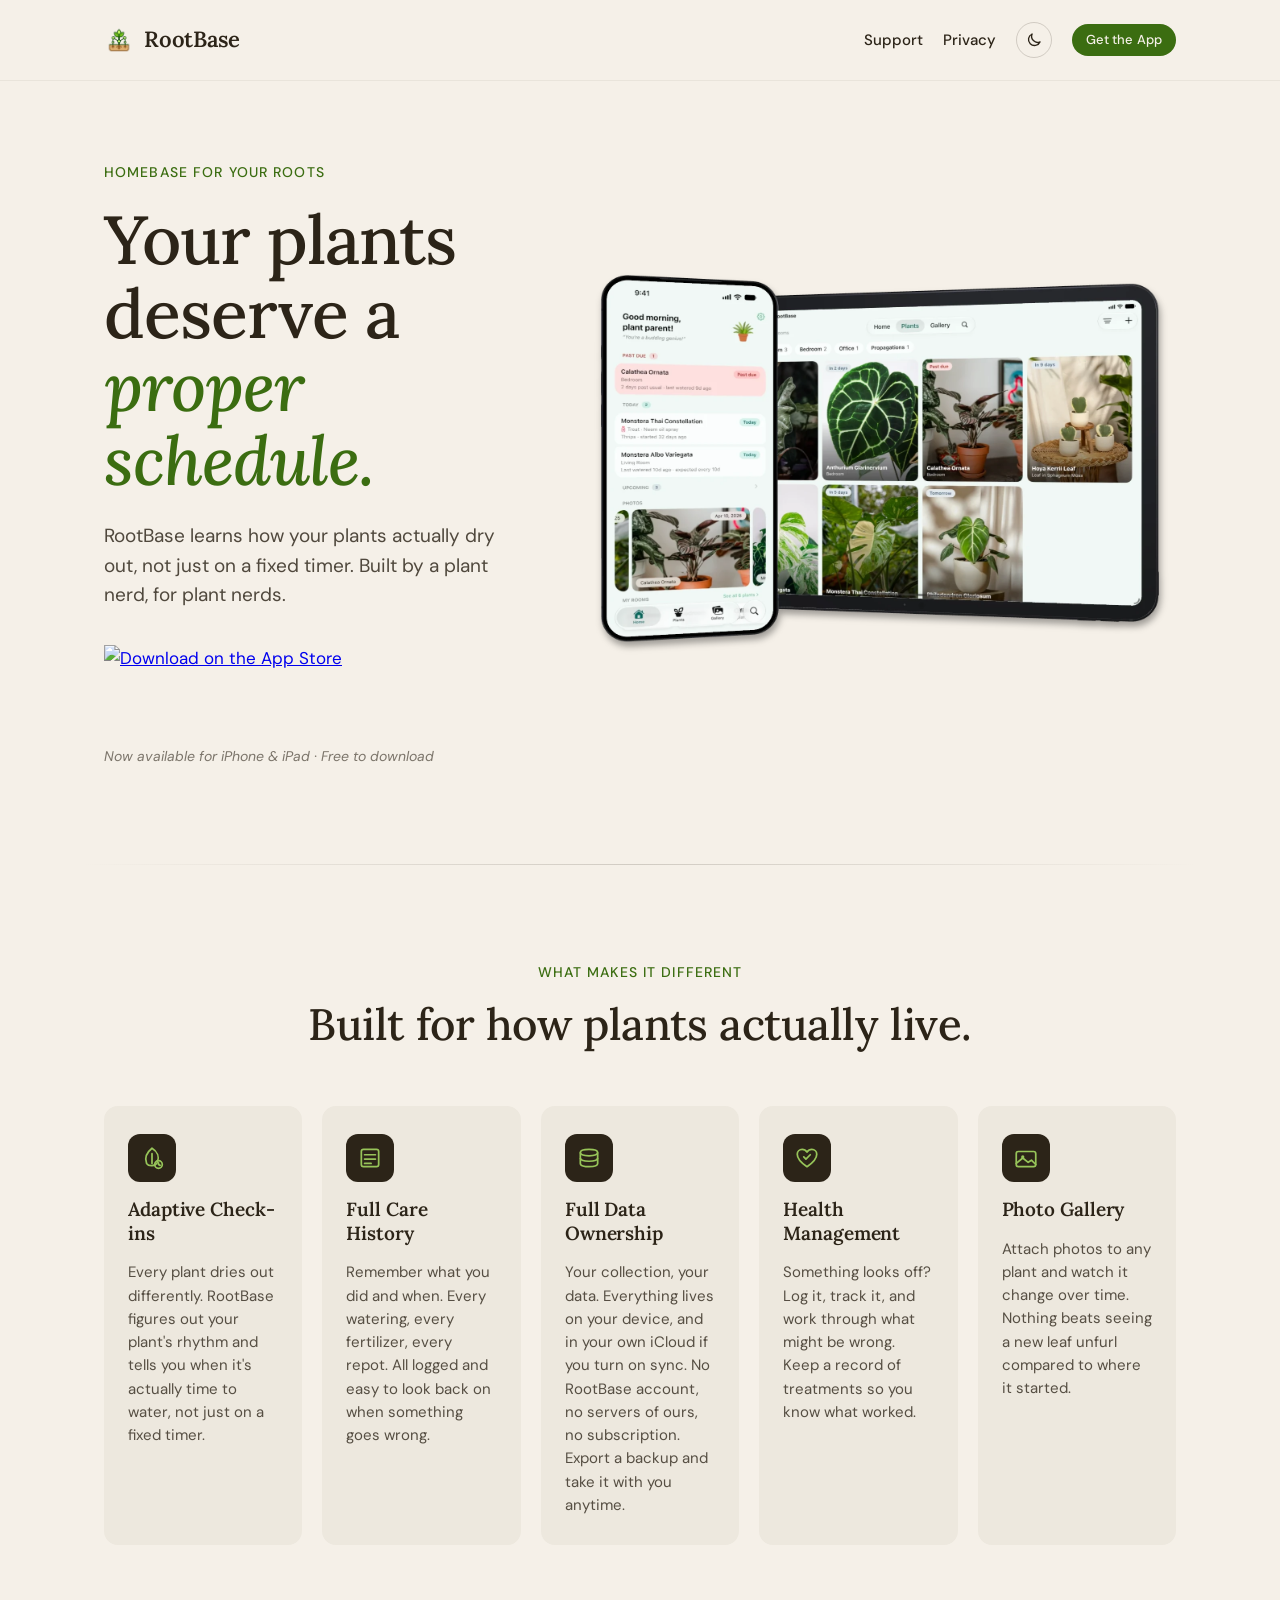
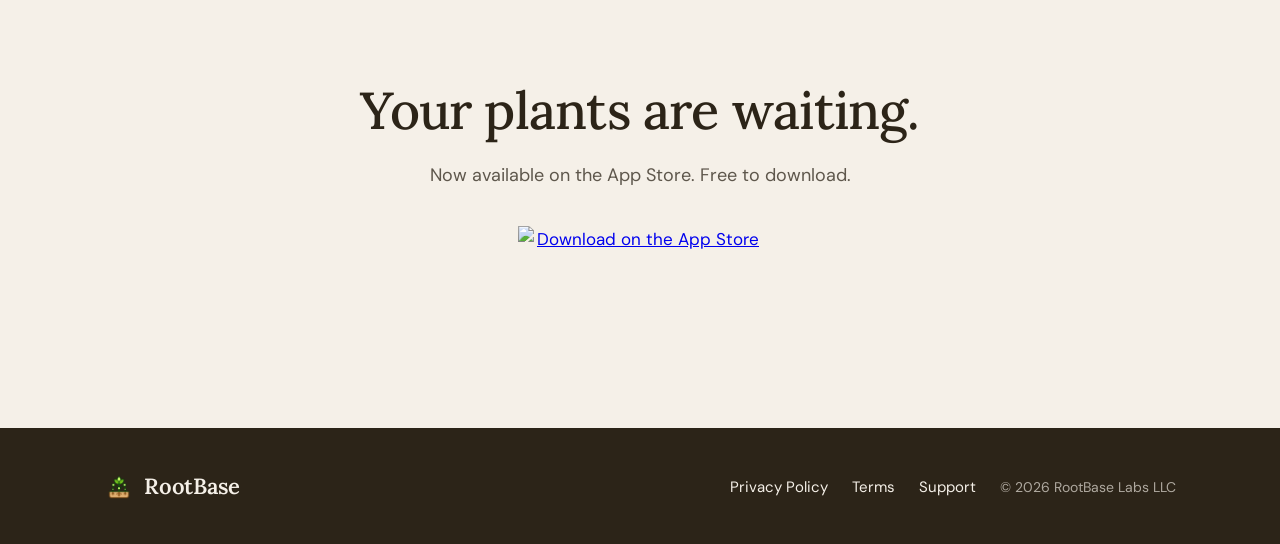
==== index.html @ fb618ff8 "Bring site copy in line with RootBase 2.1 - Say iPhone and iPad (2.1 added iPad) in page description" ====
<!DOCTYPE html>
<html lang="en">
<head>
  <meta charset="UTF-8">
  <meta name="viewport" content="width=device-width, initial-scale=1.0">
  <title>RootBase</title>
  <meta name="description" content="RootBase learns how your plants actually dry out, not just on a fixed timer. Built by a plant nerd, for plant nerds. Now available for iPhone and iPad.">
  <meta name="apple-itunes-app" content="app-id=6760036967">
  <link rel="canonical" href="https://www.rootbaseapp.com/">

  <meta property="og:type" content="website">
  <meta property="og:url" content="https://www.rootbaseapp.com/">
  <meta property="og:title" content="RootBase — Homebase for your roots">
  <meta property="og:description" content="RootBase learns how your plants actually dry out, not just on a fixed timer. Built by a plant nerd, for plant nerds. Now available for iPhone and iPad.">
  <meta property="og:image" content="https://www.rootbaseapp.com/assets/social/rootbase-card.jpg">
  <meta property="og:image:width" content="1200">
  <meta property="og:image:height" content="630">
  <meta property="og:image:alt" content="RootBase on iPhone and iPad: Your plants deserve a proper schedule.">
  <meta property="og:site_name" content="RootBase">

  <meta name="twitter:card" content="summary_large_image">
  <meta name="twitter:title" content="RootBase — Homebase for your roots">
  <meta name="twitter:description" content="RootBase learns how your plants actually dry out, not just on a fixed timer. Built by a plant nerd, for plant nerds. Now available for iPhone and iPad.">
  <meta name="twitter:image" content="https://www.rootbaseapp.com/assets/social/rootbase-card.jpg">
  <meta name="twitter:image:alt" content="RootBase on iPhone and iPad: Your plants deserve a proper schedule.">

  <link rel="preconnect" href="https://fonts.googleapis.com">
  <link rel="preconnect" href="https://fonts.gstatic.com" crossorigin>
  <link href="https://fonts.googleapis.com/css2?family=DM+Sans:ital,wght@0,400;0,500;0,600;0,700;1,400&family=Lora:ital,wght@0,400;0,500;0,600;0,700;1,400;1,500;1,600&display=swap" rel="stylesheet">
  <link rel="icon" type="image/png" href="assets/icons/rootbase-icon.png">
  <link rel="apple-touch-icon" href="assets/icons/rootbase-icon.png">
  <link rel="stylesheet" href="styles.css">
  <meta name="color-scheme" content="light dark">
  <script src="theme.js"></script>
  <script type="application/ld+json">
  {
    "@context": "https://schema.org",
    "@type": "MobileApplication",
    "name": "RootBase",
    "description": "RootBase learns how your plants actually dry out, not just on a fixed timer. Built by a plant nerd, for plant nerds.",
    "url": "https://www.rootbaseapp.com/",
    "image": "https://www.rootbaseapp.com/assets/icons/rootbase-icon.png",
    "screenshot": "https://www.rootbaseapp.com/assets/social/rootbase-card.jpg",
    "installUrl": "https://apps.apple.com/us/app/rootbase/id6760036967",
    "operatingSystem": "iOS 26.0 or later, iPadOS 26.0 or later",
    "applicationCategory": "LifestyleApplication",
    "offers": { "@type": "Offer", "price": "0", "priceCurrency": "USD" },
    "publisher": {
      "@type": "Organization",
      "name": "RootBase Labs LLC",
      "url": "https://www.rootbaseapp.com/",
      "email": "support@rootbaseapp.com"
    }
  }
  </script>
</head>
<body>
  <header class="site-nav">
    <div class="container nav-inner">
      <a href="index.html" class="logo" aria-label="RootBase home">
        <img class="logo-mark" src="assets/icons/rootbase-icon.png" alt="RootBase leaf mark" />
        <span class="logo-word">RootBase</span>
      </a>
      <nav class="nav-links" aria-label="Primary">
        <a href="support.html" class="nav-link">Support</a>
        <a href="privacy.html" class="nav-link">Privacy</a>
        <button type="button" class="theme-toggle" aria-label="Toggle dark mode" hidden>
          <svg class="icon-moon" viewBox="0 0 24 24" fill="none" stroke="currentColor" stroke-width="1.8" stroke-linecap="round" stroke-linejoin="round" aria-hidden="true"><path d="M20 14.5A8 8 0 0 1 9.5 4a8 8 0 1 0 10.5 10.5Z"/></svg>
          <svg class="icon-sun" viewBox="0 0 24 24" fill="none" stroke="currentColor" stroke-width="1.8" stroke-linecap="round" aria-hidden="true"><circle cx="12" cy="12" r="4"/><path d="M12 2.5v2M12 19.5v2M4.6 4.6l1.4 1.4M18 18l1.4 1.4M2.5 12h2M19.5 12h2M4.6 19.4 6 18M18 6l1.4-1.4"/></svg>
        </button>
        <a href="https://apps.apple.com/us/app/rootbase/id6760036967" class="pill pill-green" target="_blank" rel="noopener">Get the App</a>
      </nav>
    </div>
  </header>

  <main>
    <section class="hero">
      <div class="container hero-inner">
        <div class="hero-copy">
          <p class="eyebrow">Homebase for your roots</p>
          <h1 class="hero-title">Your plants deserve a <em class="accent-italic">proper schedule.</em></h1>
          <p class="hero-body">RootBase learns how your plants actually dry out, not just on a fixed timer. Built by a plant nerd, for plant nerds.</p>
          <a class="app-store-badge" href="https://apps.apple.com/us/app/rootbase/id6760036967?itscg=30200&amp;itsct=apps_box_badge&amp;mttnsubad=6760036967" target="_blank" rel="noopener">
            <img class="badge-light" src="https://toolbox.marketingtools.apple.com/api/v2/badges/download-on-the-app-store/black/en-us?releaseDate=1780358400" alt="Download on the App Store" width="245" height="82" />
            <img class="badge-dark" src="https://toolbox.marketingtools.apple.com/api/v2/badges/download-on-the-app-store/white/en-us?releaseDate=1780358400" alt="Download on the App Store" width="245" height="82" />
          </a>
          <p class="hero-meta">Now available for iPhone &amp; iPad · Free to download</p>
        </div>
        <div class="hero-visual" aria-hidden="true">
          <img class="hero-composite" src="assets/images/hero-composite.webp" alt="" decoding="async" loading="eager" />
        </div>
      </div>
    </section>

    <div class="divider" role="presentation"></div>


    <section class="features">
      <div class="container">
        <div class="section-head">
          <p class="eyebrow">What makes it different</p>
          <h2 class="section-title">Built for how plants actually live.</h2>
        </div>
        <ul class="features-grid">
          <li class="feature-card">
            <div class="feature-icon" aria-hidden="true">
              <svg viewBox="0 0 24 24" xmlns="http://www.w3.org/2000/svg" role="img" aria-label="Adaptive check-ins icon">
                <path d="M12 3 C 7 7, 5 12, 7 17 C 9 20, 15 20, 17 16 C 19 11, 17 6, 12 3 Z" fill="none" stroke="#97C459" stroke-width="1.6" stroke-linejoin="round"/>
                <path d="M12 8 L 12 17" stroke="#97C459" stroke-width="1.6" stroke-linecap="round"/>
                <circle cx="18" cy="18" r="3.5" fill="none" stroke="#97C459" stroke-width="1.6"/>
                <path d="M18 16.5 L 18 18 L 19.5 18.8" stroke="#97C459" stroke-width="1.6" stroke-linecap="round" stroke-linejoin="round" fill="none"/>
              </svg>
            </div>
            <h3 class="feature-title">Adaptive Check-ins</h3>
            <p class="feature-body">Every plant dries out differently. RootBase figures out your plant's rhythm and tells you when it's actually time to water, not just on a fixed timer.</p>
          </li>
          <li class="feature-card">
            <div class="feature-icon" aria-hidden="true">
              <svg viewBox="0 0 24 24" xmlns="http://www.w3.org/2000/svg" role="img" aria-label="Full care history icon">
                <rect x="4" y="4" width="16" height="16" rx="2" fill="none" stroke="#97C459" stroke-width="1.6"/>
                <line x1="7" y1="9" x2="17" y2="9" stroke="#97C459" stroke-width="1.6" stroke-linecap="round"/>
                <line x1="7" y1="13" x2="17" y2="13" stroke="#97C459" stroke-width="1.6" stroke-linecap="round"/>
                <line x1="7" y1="17" x2="13" y2="17" stroke="#97C459" stroke-width="1.6" stroke-linecap="round"/>
              </svg>
            </div>
            <h3 class="feature-title">Full Care History</h3>
            <p class="feature-body">Remember what you did and when. Every watering, every fertilizer, every repot. All logged and easy to look back on when something goes wrong.</p>
          </li>
          <li class="feature-card">
            <div class="feature-icon" aria-hidden="true">
              <svg viewBox="0 0 24 24" xmlns="http://www.w3.org/2000/svg" role="img" aria-label="Full data ownership icon">
                <path d="M4 7 C 4 5, 8 4, 12 4 C 16 4, 20 5, 20 7 L 20 17 C 20 19, 16 20, 12 20 C 8 20, 4 19, 4 17 Z" fill="none" stroke="#97C459" stroke-width="1.6"/>
                <path d="M4 7 C 4 9, 8 10, 12 10 C 16 10, 20 9, 20 7" fill="none" stroke="#97C459" stroke-width="1.6"/>
                <path d="M4 12 C 4 14, 8 15, 12 15 C 16 15, 20 14, 20 12" fill="none" stroke="#97C459" stroke-width="1.6"/>
              </svg>
            </div>
            <h3 class="feature-title">Full Data Ownership</h3>
            <p class="feature-body">Your collection, your data. Everything lives on your device, and in your own iCloud if you turn on sync. No RootBase account, no servers of ours, no subscription. Export a backup and take it with you anytime.</p>
          </li>
          <li class="feature-card">
            <div class="feature-icon" aria-hidden="true">
              <svg viewBox="0 0 24 24" xmlns="http://www.w3.org/2000/svg" role="img" aria-label="Health management icon">
                <path d="M12 20 C 6 16, 3 12, 3 8.5 C 3 6, 5 4, 7.5 4 C 9.5 4, 11 5, 12 6.5 C 13 5, 14.5 4, 16.5 4 C 19 4, 21 6, 21 8.5 C 21 12, 18 16, 12 20 Z" fill="none" stroke="#97C459" stroke-width="1.6" stroke-linejoin="round"/>
                <path d="M9 11 L 11 13 L 15 9" stroke="#97C459" stroke-width="1.6" stroke-linecap="round" stroke-linejoin="round" fill="none"/>
              </svg>
            </div>
            <h3 class="feature-title">Health Management</h3>
            <p class="feature-body">Something looks off? Log it, track it, and work through what might be wrong. Keep a record of treatments so you know what worked.</p>
          </li>
          <li class="feature-card">
            <div class="feature-icon" aria-hidden="true">
              <svg viewBox="0 0 24 24" xmlns="http://www.w3.org/2000/svg" role="img" aria-label="Photo gallery icon">
                <rect x="3" y="6" width="18" height="14" rx="2" fill="none" stroke="#97C459" stroke-width="1.6"/>
                <circle cx="9" cy="11" r="1.5" fill="#97C459"/>
                <path d="M3 17 L 9 12 L 14 16 L 17 14 L 21 18" stroke="#97C459" stroke-width="1.6" stroke-linecap="round" stroke-linejoin="round" fill="none"/>
              </svg>
            </div>
            <h3 class="feature-title">Photo Gallery</h3>
            <p class="feature-body">Attach photos to any plant and watch it change over time. Nothing beats seeing a new leaf unfurl compared to where it started.</p>
          </li>
        </ul>
      </div>
    </section>

    <section class="cta-section">
      <div class="container cta-inner">
        <h2 class="cta-title">Your plants are waiting.</h2>
        <p class="cta-sub">Now available on the App Store. Free to download.</p>
        <a class="app-store-badge" href="https://apps.apple.com/us/app/rootbase/id6760036967?itscg=30200&amp;itsct=apps_box_badge&amp;mttnsubad=6760036967" target="_blank" rel="noopener">
          <img class="badge-light" src="https://toolbox.marketingtools.apple.com/api/v2/badges/download-on-the-app-store/black/en-us?releaseDate=1780358400" alt="Download on the App Store" width="245" height="82" />
          <img class="badge-dark" src="https://toolbox.marketingtools.apple.com/api/v2/badges/download-on-the-app-store/white/en-us?releaseDate=1780358400" alt="Download on the App Store" width="245" height="82" />
        </a>
      </div>
    </section>
  </main>

  <footer class="site-footer">
    <div class="container footer-inner">
      <a href="index.html" class="logo logo-footer" aria-label="RootBase home">
        <img class="logo-mark" src="assets/icons/rootbase-icon.png" alt="RootBase leaf mark" />
        <span class="logo-word">RootBase</span>
      </a>
      <nav class="footer-links" aria-label="Footer">
        <a href="privacy.html">Privacy Policy</a>
        <a href="terms.html">Terms</a>
        <a href="support.html">Support</a>
        <span class="footer-copy">© 2026 RootBase Labs LLC</span>
      </nav>
    </div>
  </footer>
</body>
</html>
---- styles.css ----
:root {
  --bg: #F5F0E8;
  --text: #2C2418;
  --text-muted: #2C241899;
  --brand: #3B6D11;
  --accent: #639922;
  --accent-light: #97C459;
  --card: #EDE8DE;
  --dark: #2C2418;
  --on-dark: #F5F0E8;
  --on-dark-muted: #F5F0E899;
  --on-brand: #F5F0E8;
  --footer-bg: #2C2418;
  --hairline: rgba(44, 36, 24, 0.06);
  --divider-line: rgba(44, 36, 24, 0.18);
  --summary-bg: rgba(151, 196, 89, 0.22);
  --radius-card: 14px;
  --radius-pill: 20px;
  --max-width: 1120px;
  color-scheme: light;
}

/* Dark theme: follows the OS unless the visitor picked a theme with the toggle. */
@media (prefers-color-scheme: dark) {
  :root:not([data-theme="light"]) {
    color-scheme: dark;
    --bg: #1A1611;
    --text: #EDE6D9;
    --text-muted: #EDE6D999;
    --brand: #97C459;
    --accent: #7FB03D;
    --accent-light: #B5DA82;
    --card: #26211A;
    --dark: #14110C;
    --on-brand: #1A1611;
    --footer-bg: #110E0A;
    --hairline: rgba(237, 230, 217, 0.08);
    --divider-line: rgba(237, 230, 217, 0.16);
    --summary-bg: rgba(151, 196, 89, 0.12);
  }
}

:root[data-theme="dark"] {
  color-scheme: dark;
  --bg: #1A1611;
  --text: #EDE6D9;
  --text-muted: #EDE6D999;
  --brand: #97C459;
  --accent: #7FB03D;
  --accent-light: #B5DA82;
  --card: #26211A;
  --dark: #14110C;
  --on-brand: #1A1611;
  --footer-bg: #110E0A;
  --hairline: rgba(237, 230, 217, 0.08);
  --divider-line: rgba(237, 230, 217, 0.16);
  --summary-bg: rgba(151, 196, 89, 0.12);
}

*, *::before, *::after { box-sizing: border-box; }

html { scroll-behavior: smooth; }

body {
  margin: 0;
  background: var(--bg);
  color: var(--text);
  font-family: "DM Sans", system-ui, -apple-system, Segoe UI, Roboto, sans-serif;
  font-size: 17px;
  line-height: 1.6;
  -webkit-font-smoothing: antialiased;
  -moz-osx-font-smoothing: grayscale;
}

img, svg { display: block; max-width: 100%; }

.container {
  width: 100%;
  max-width: var(--max-width);
  margin: 0 auto;
  padding: 0 24px;
}

/* ============ Nav ============ */
.site-nav {
  padding: 22px 0;
  position: sticky;
  top: 0;
  background: var(--bg);
  z-index: 10;
  border-bottom: 1px solid var(--hairline);
}

.nav-inner {
  display: flex;
  align-items: center;
  justify-content: space-between;
  gap: 16px;
}

.logo {
  display: inline-flex;
  align-items: center;
  gap: 10px;
  text-decoration: none;
  color: var(--text);
}

.logo-mark {
  width: 30px;
  height: 30px;
  flex-shrink: 0;
}

.logo-word {
  font-family: "Lora", Georgia, serif;
  font-weight: 600;
  font-size: 22px;
  letter-spacing: -0.01em;
}

.nav-links {
  display: flex;
  align-items: center;
  gap: 20px;
}

.nav-link {
  color: var(--text);
  text-decoration: none;
  font-weight: 500;
  font-size: 15px;
  transition: color 0.15s ease;
}

.nav-link:hover { color: var(--brand); }

.pill {
  display: inline-flex;
  align-items: center;
  padding: 6px 14px;
  border-radius: var(--radius-pill);
  font-size: 13px;
  font-weight: 500;
  letter-spacing: 0.01em;
}

.pill-green {
  background: var(--brand);
  color: var(--on-brand);
  text-decoration: none;
}

/* ============ Theme toggle ============ */
.theme-toggle {
  display: inline-flex;
  align-items: center;
  justify-content: center;
  width: 36px;
  height: 36px;
  padding: 0;
  border: 1px solid var(--divider-line);
  border-radius: 50%;
  background: transparent;
  color: var(--text);
  cursor: pointer;
  transition: color 0.15s ease, border-color 0.15s ease;
}

.theme-toggle[hidden] { display: none; }

.theme-toggle:hover { color: var(--brand); border-color: var(--brand); }

.theme-toggle:focus-visible {
  outline: 2px solid var(--accent-light);
  outline-offset: 2px;
}

.theme-toggle svg { width: 18px; height: 18px; }

/* Show the icon for the theme a click switches to. */
.theme-toggle .icon-sun { display: none; }

@media (prefers-color-scheme: dark) {
  :root:not([data-theme="light"]) .theme-toggle .icon-sun { display: block; }
  :root:not([data-theme="light"]) .theme-toggle .icon-moon { display: none; }
}

:root[data-theme="dark"] .theme-toggle .icon-sun { display: block; }
:root[data-theme="dark"] .theme-toggle .icon-moon { display: none; }

/* ============ Hero ============ */
.hero {
  padding: 80px 0 96px;
}

.hero-inner {
  display: grid;
  grid-template-columns: 1fr 1.4fr;
  gap: 64px;
  align-items: center;
}

.eyebrow {
  font-family: "DM Sans", sans-serif;
  font-size: 14px;
  font-weight: 500;
  letter-spacing: 0.08em;
  text-transform: uppercase;
  color: var(--brand);
  margin: 0 0 20px;
}

.hero-title {
  font-family: "Lora", Georgia, serif;
  font-weight: 500;
  font-size: clamp(42px, 5.6vw, 68px);
  line-height: 1.08;
  letter-spacing: -0.015em;
  margin: 0 0 24px;
  color: var(--text);
}

.accent-italic {
  font-style: italic;
  color: var(--brand);
  font-weight: 500;
}

.hero-body {
  font-size: 19px;
  line-height: 1.55;
  color: var(--text);
  opacity: 0.82;
  max-width: 520px;
  margin: 0 0 36px;
}

.app-store-badge {
  display: inline-block;
  border-radius: 13px;
}

.app-store-badge img {
  display: block;
  width: 245px;
  height: 82px;
  object-fit: contain;
}

.app-store-badge .badge-dark { display: none; }

@media (prefers-color-scheme: dark) {
  :root:not([data-theme="light"]) .app-store-badge .badge-light { display: none; }
  :root:not([data-theme="light"]) .app-store-badge .badge-dark { display: block; }
}

:root[data-theme="dark"] .app-store-badge .badge-light { display: none; }
:root[data-theme="dark"] .app-store-badge .badge-dark { display: block; }

.app-store-badge:focus-visible {
  outline: 2px solid var(--accent-light);
  outline-offset: 3px;
}

.hero-meta {
  margin: 18px 0 0;
  font-style: italic;
  font-size: 14px;
  color: var(--text);
  opacity: 0.6;
}

/* ============ Hero composite ============ */
.hero-visual {
  display: flex;
  align-items: center;
  justify-content: center;
}

.hero-composite {
  width: 100%;
  max-width: 760px;
  height: auto;
  display: block;
}

/* ============ Screenshots section ============ */
.screenshots {
  padding: 56px 0 24px;
}

.screenshots-row {
  display: flex;
  justify-content: center;
  align-items: flex-start;
  gap: 32px;
  flex-wrap: wrap;
}

.screenshot {
  width: 220px;
  height: auto;
  display: block;
}

/* ============ Divider ============ */
.divider {
  height: 1px;
  margin: 0 auto;
  max-width: var(--max-width);
  background: linear-gradient(
    to right,
    transparent 0%,
    var(--divider-line) 50%,
    transparent 100%
  );
}

/* ============ Features ============ */
.features {
  padding: 96px 0 96px;
}

.section-head {
  text-align: center;
  margin: 0 auto 56px;
  max-width: 760px;
}

.section-head .eyebrow { margin-bottom: 16px; }

.section-title {
  font-family: "Lora", Georgia, serif;
  font-weight: 500;
  font-size: clamp(32px, 4vw, 44px);
  line-height: 1.15;
  letter-spacing: -0.01em;
  margin: 0;
  color: var(--text);
  text-wrap: balance;
}

.features-grid {
  list-style: none;
  padding: 0;
  margin: 0;
  display: grid;
  grid-template-columns: repeat(5, 1fr);
  gap: 20px;
}

.feature-card {
  background: var(--card);
  border-radius: var(--radius-card);
  padding: 28px 24px;
  display: flex;
  flex-direction: column;
  gap: 16px;
}

.feature-icon {
  width: 48px;
  height: 48px;
  background: var(--dark);
  border-radius: 12px;
  display: flex;
  align-items: center;
  justify-content: center;
  flex-shrink: 0;
}

.feature-icon svg {
  width: 26px;
  height: 26px;
}

.feature-title {
  font-family: "Lora", Georgia, serif;
  font-weight: 600;
  font-size: 19px;
  line-height: 1.25;
  margin: 0;
  color: var(--text);
  letter-spacing: -0.005em;
}

.feature-body {
  font-size: 15px;
  line-height: 1.55;
  color: var(--text);
  opacity: 0.78;
  margin: 0;
}

/* ============ Bottom CTA ============ */
.cta-section {
  padding: 40px 0 120px;
}

.cta-inner {
  text-align: center;
  display: flex;
  flex-direction: column;
  align-items: center;
  gap: 16px;
}

.cta-title {
  font-family: "Lora", Georgia, serif;
  font-weight: 500;
  font-size: clamp(36px, 4.5vw, 52px);
  line-height: 1.12;
  letter-spacing: -0.015em;
  margin: 0 0 6px;
  color: var(--text);
}

.cta-sub {
  font-size: 18px;
  color: var(--text);
  opacity: 0.75;
  margin: 0 0 20px;
}

.cta-meta {
  margin: 14px 0 0;
  font-style: italic;
  font-size: 14px;
  color: var(--text);
  opacity: 0.6;
}

/* ============ Footer ============ */
.site-footer {
  background: var(--footer-bg);
  color: var(--on-dark);
  padding: 40px 0;
  border-top: 1px solid var(--hairline);
}

.footer-inner {
  display: flex;
  align-items: center;
  justify-content: space-between;
  gap: 24px;
  flex-wrap: wrap;
}

.logo-footer { color: var(--on-dark); }

.footer-links {
  display: flex;
  align-items: center;
  gap: 24px;
  flex-wrap: wrap;
}

.footer-links a {
  color: var(--on-dark);
  text-decoration: none;
  font-size: 15px;
  transition: color 0.15s ease;
}

.footer-links a:hover { color: var(--accent-light); }

.footer-copy {
  font-size: 14px;
  opacity: 0.65;
}

/* ============ Static-page content ============ */
.doc-page {
  padding: 64px 0 96px;
}

.doc-page .doc-title {
  font-family: "Lora", Georgia, serif;
  font-weight: 500;
  font-size: clamp(36px, 4.5vw, 52px);
  line-height: 1.12;
  letter-spacing: -0.015em;
  margin: 0 0 32px;
}

.doc-page .doc-content {
  max-width: 720px;
}

.doc-page .doc-content p,
.doc-page .doc-content li {
  font-size: 17px;
  line-height: 1.7;
  color: var(--text);
}

.doc-page .doc-content h2 {
  font-family: "Lora", Georgia, serif;
  font-weight: 600;
  font-size: 24px;
  margin: 40px 0 12px;
}

.doc-page .doc-content h3 {
  font-family: "Lora", Georgia, serif;
  font-weight: 600;
  font-size: 19px;
  margin: 28px 0 10px;
  scroll-margin-top: 96px;
}

.doc-page .doc-content a {
  color: var(--brand);
  text-decoration: underline;
  text-underline-offset: 3px;
}

.doc-effective-date {
  margin: -16px 0 28px;
  font-size: 15px;
  color: var(--text);
  opacity: 0.6;
}

.doc-summary {
  background: var(--summary-bg);
  border-left: 3px solid var(--brand);
  padding: 16px 20px;
  border-radius: 0 10px 10px 0;
  margin: 0 0 36px;
  font-size: 16px;
  line-height: 1.6;
}

.doc-summary strong { color: var(--brand); }

.doc-placeholder {
  padding: 32px;
  background: var(--card);
  border-radius: var(--radius-card);
  font-style: italic;
  color: var(--text);
  opacity: 0.7;
}

/* ============ Responsive ============ */
@media (max-width: 960px) {
  .features-grid { grid-template-columns: repeat(2, 1fr); }
  .hero-inner { gap: 40px; }
}

@media (max-width: 768px) {
  .hero { padding: 48px 0 64px; }
  .hero-inner {
    grid-template-columns: 1fr;
    gap: 32px;
  }
  .hero-body { font-size: 17px; }
  .hero-visual {
    order: 2;
  }
  .screenshot {
    width: 200px;
    max-width: 200px;
  }
  .features { padding: 72px 0; }
  .cta-section { padding: 24px 0 80px; }
  .footer-inner {
    flex-direction: column;
    align-items: flex-start;
    gap: 20px;
  }
}

@media (max-width: 560px) {
  .features-grid { grid-template-columns: 1fr; }
  .screenshots-row { gap: 20px; }
  .screenshot {
    width: 160px;
    max-width: 160px;
  }
}

@media (max-width: 420px) {
  .nav-inner .pill { display: none; }
  .container { padding: 0 18px; }
}
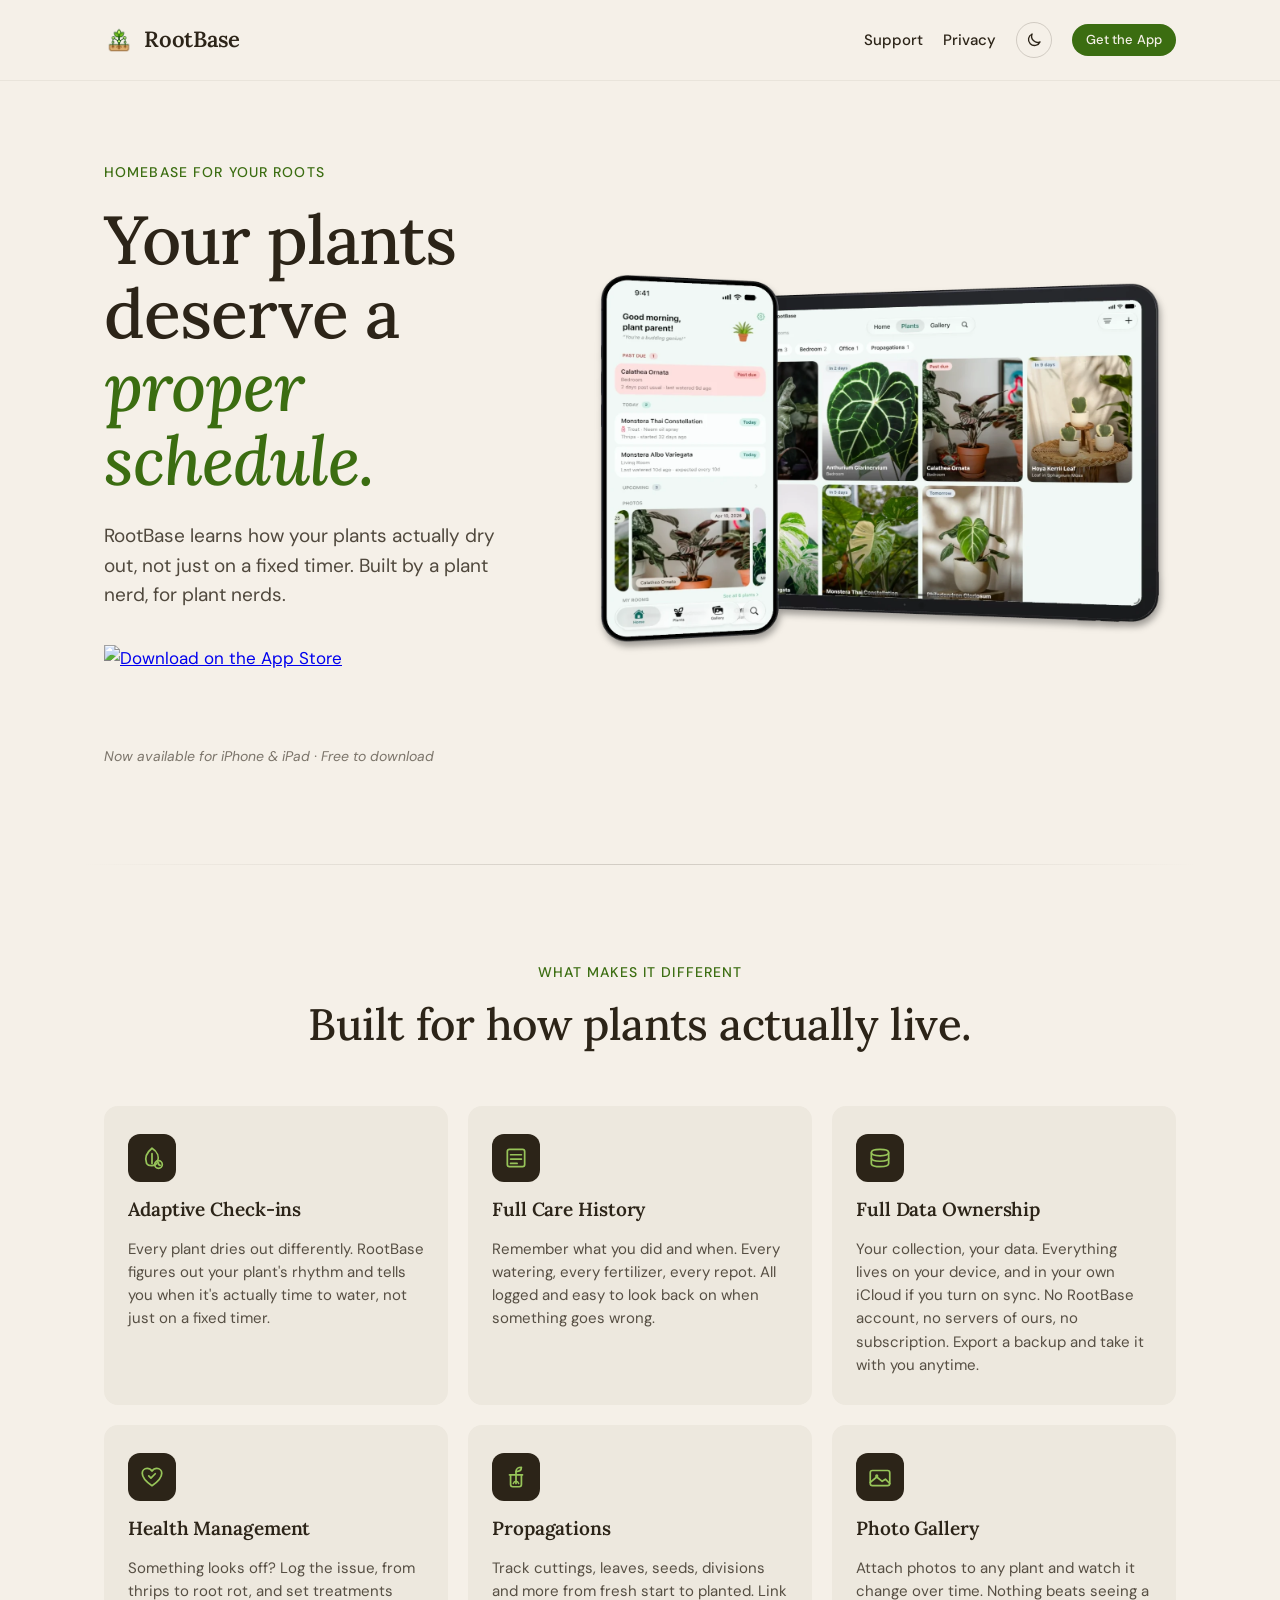
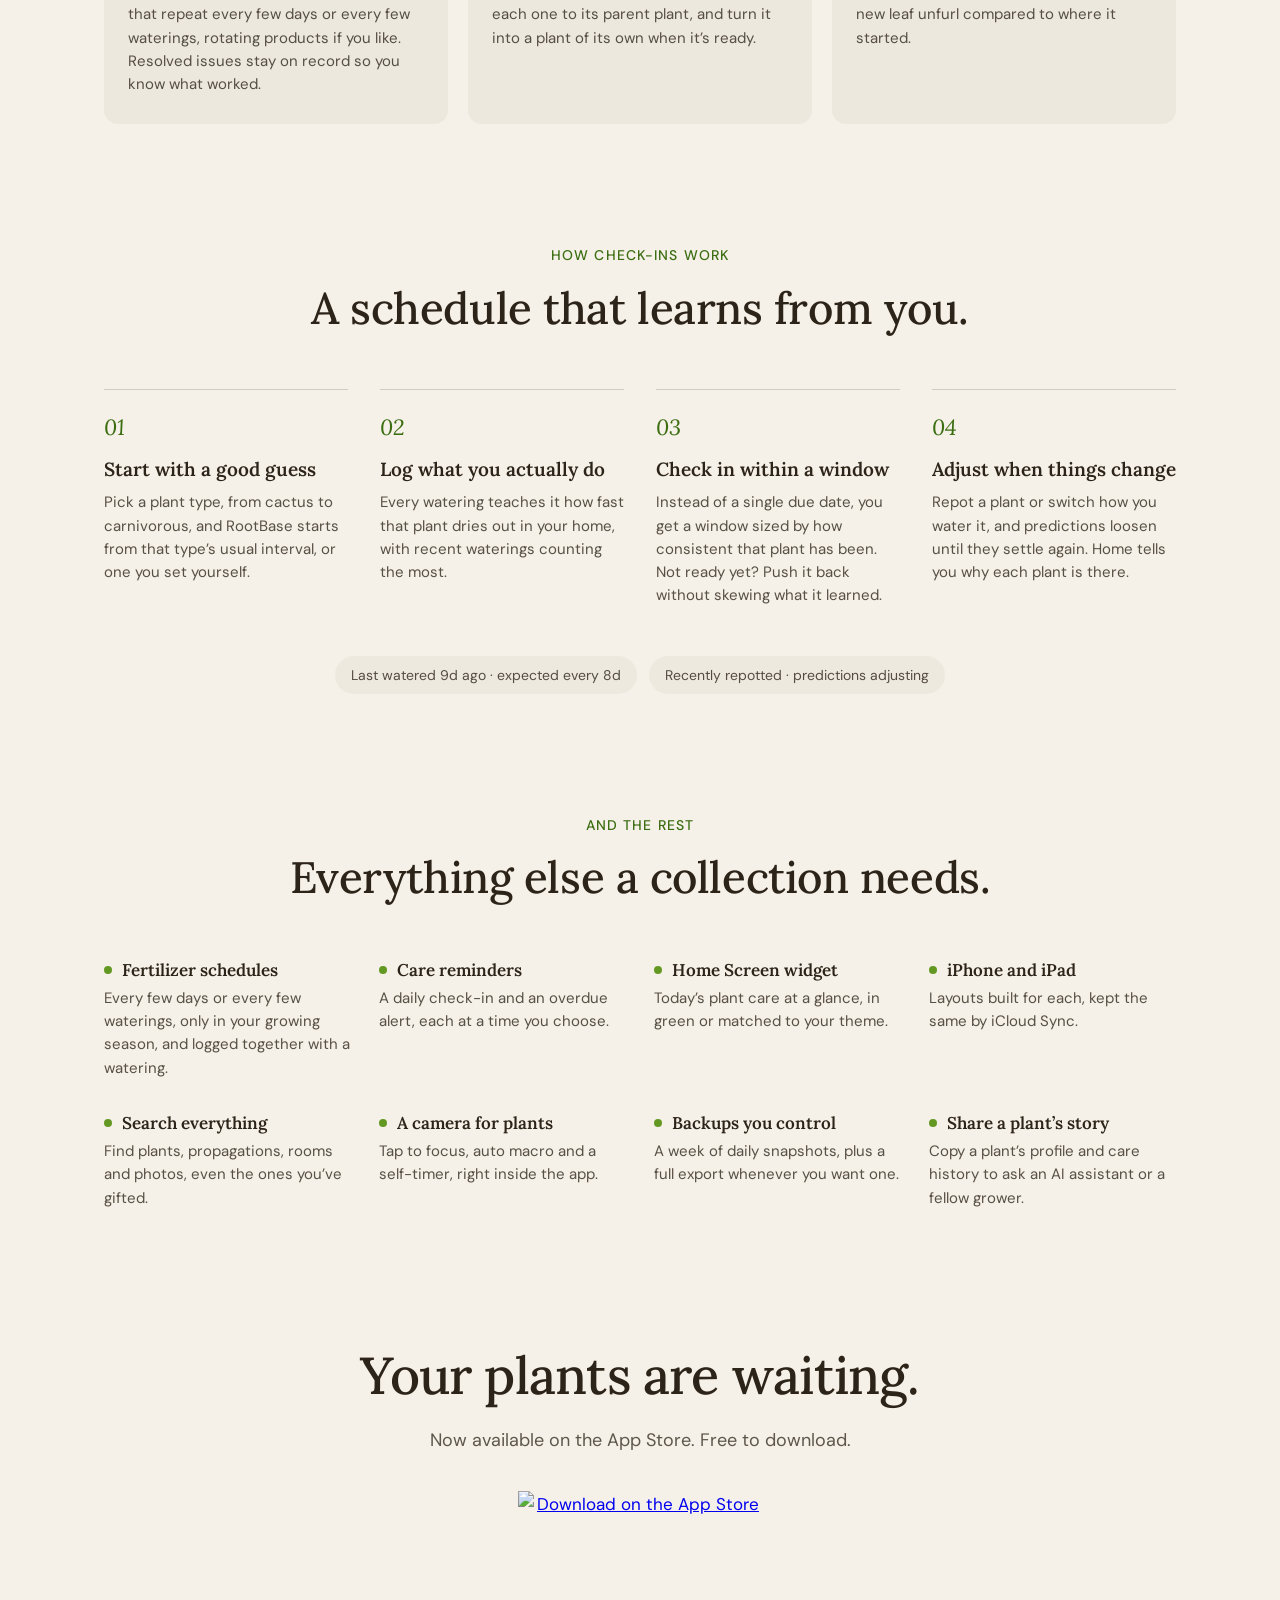
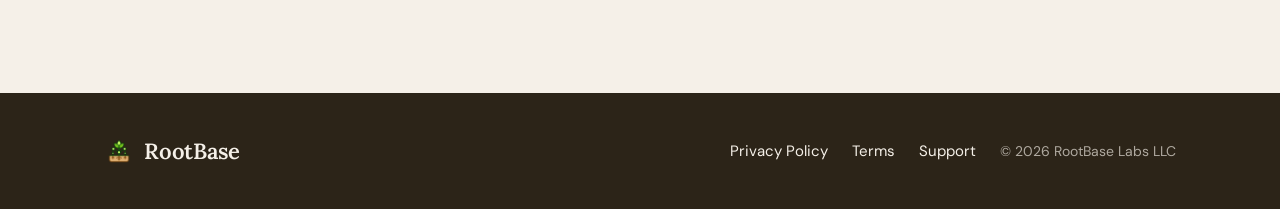
==== commit 73811709: "Expand the home page: Propagations card, how check-ins work, and the rest - Six feature cards in a 3" ====
--- a/index.html
+++ b/index.html
@@ -145,7 +145,20 @@
               </svg>
             </div>
             <h3 class="feature-title">Health Management</h3>
-            <p class="feature-body">Something looks off? Log it, track it, and work through what might be wrong. Keep a record of treatments so you know what worked.</p>
+            <p class="feature-body">Something looks off? Log the issue, from thrips to root rot, and set treatments that repeat every few days or every few waterings, rotating products if you like. Resolved issues stay on record so you know what worked.</p>
+          </li>
+          <li class="feature-card">
+            <div class="feature-icon" aria-hidden="true">
+              <svg viewBox="0 0 24 24" xmlns="http://www.w3.org/2000/svg" role="img" aria-label="Propagations icon">
+                <path d="M7 10 L 7 19 C 7 20, 8 21, 9 21 L 15 21 C 16 21, 17 20, 17 19 L 17 10" fill="none" stroke="#97C459" stroke-width="1.6" stroke-linejoin="round"/>
+                <path d="M6 10 L 18 10" stroke="#97C459" stroke-width="1.6" stroke-linecap="round"/>
+                <path d="M12 18 L 12 7" stroke="#97C459" stroke-width="1.6" stroke-linecap="round"/>
+                <path d="M12 7 C 12 4.5, 14 3, 17 3 C 17 5.5, 15 7, 12 7 Z" fill="none" stroke="#97C459" stroke-width="1.6" stroke-linejoin="round"/>
+                <path d="M9.5 18 C 10 16.5, 11 16, 12 16 M14.5 18 C 14 16.5, 13 16, 12 16" fill="none" stroke="#97C459" stroke-width="1.4" stroke-linecap="round"/>
+              </svg>
+            </div>
+            <h3 class="feature-title">Propagations</h3>
+            <p class="feature-body">Track cuttings, leaves, seeds, divisions and more from fresh start to planted. Link each one to its parent plant, and turn it into a plant of its own when it&rsquo;s ready.</p>
           </li>
           <li class="feature-card">
             <div class="feature-icon" aria-hidden="true">
@@ -158,6 +171,53 @@
             <h3 class="feature-title">Photo Gallery</h3>
             <p class="feature-body">Attach photos to any plant and watch it change over time. Nothing beats seeing a new leaf unfurl compared to where it started.</p>
           </li>
+        </ul>
+      </div>
+    </section>
+
+    <section class="how">
+      <div class="container">
+        <div class="section-head">
+          <p class="eyebrow">How check-ins work</p>
+          <h2 class="section-title">A schedule that learns from you.</h2>
+        </div>
+        <ol class="how-steps">
+          <li class="how-step">
+            <h3 class="how-title">Start with a good guess</h3>
+            <p class="how-body">Pick a plant type, from cactus to carnivorous, and RootBase starts from that type&rsquo;s usual interval, or one you set yourself.</p>
+          </li>
+          <li class="how-step">
+            <h3 class="how-title">Log what you actually do</h3>
+            <p class="how-body">Every watering teaches it how fast that plant dries out in your home, with recent waterings counting the most.</p>
+          </li>
+          <li class="how-step">
+            <h3 class="how-title">Check in within a window</h3>
+            <p class="how-body">Instead of a single due date, you get a window sized by how consistent that plant has been. Not ready yet? Push it back without skewing what it learned.</p>
+          </li>
+          <li class="how-step">
+            <h3 class="how-title">Adjust when things change</h3>
+            <p class="how-body">Repot a plant or switch how you water it, and predictions loosen until they settle again. Home tells you why each plant is there.</p>
+          </li>
+        </ol>
+        <p class="how-example"><span>Last watered 9d ago &middot; expected every 8d</span><span>Recently repotted &middot; predictions adjusting</span></p>
+      </div>
+    </section>
+
+    <section class="more">
+      <div class="container">
+        <div class="section-head">
+          <p class="eyebrow">And the rest</p>
+          <h2 class="section-title">Everything else a collection needs.</h2>
+        </div>
+        <ul class="more-grid">
+          <li><h3>Fertilizer schedules</h3><p>Every few days or every few waterings, only in your growing season, and logged together with a watering.</p></li>
+          <li><h3>Care reminders</h3><p>A daily check-in and an overdue alert, each at a time you choose.</p></li>
+          <li><h3>Home Screen widget</h3><p>Today&rsquo;s plant care at a glance, in green or matched to your theme.</p></li>
+          <li><h3>iPhone and iPad</h3><p>Layouts built for each, kept the same by iCloud Sync.</p></li>
+          <li><h3>Search everything</h3><p>Find plants, propagations, rooms and photos, even the ones you&rsquo;ve gifted.</p></li>
+          <li><h3>A camera for plants</h3><p>Tap to focus, auto macro and a self-timer, right inside the app.</p></li>
+          <li><h3>Backups you control</h3><p>A week of daily snapshots, plus a full export whenever you want one.</p></li>
+          <li><h3>Share a plant&rsquo;s story</h3><p>Copy a plant&rsquo;s profile and care history to ask an AI assistant or a fellow grower.</p></li>
         </ul>
       </div>
     </section>
--- a/styles.css
+++ b/styles.css
@@ -346,7 +346,7 @@
   padding: 0;
   margin: 0;
   display: grid;
-  grid-template-columns: repeat(5, 1fr);
+  grid-template-columns: repeat(3, 1fr);
   gap: 20px;
 }
 
@@ -386,6 +386,113 @@
 }
 
 .feature-body {
+  font-size: 15px;
+  line-height: 1.55;
+  color: var(--text);
+  opacity: 0.78;
+  margin: 0;
+}
+
+/* ============ How check-ins work ============ */
+.how {
+  padding: 24px 0 96px;
+}
+
+.how-steps {
+  list-style: none;
+  counter-reset: how;
+  padding: 0;
+  margin: 0;
+  display: grid;
+  grid-template-columns: repeat(4, 1fr);
+  gap: 32px;
+}
+
+.how-step {
+  counter-increment: how;
+  border-top: 1px solid var(--divider-line);
+  padding-top: 20px;
+}
+
+.how-step::before {
+  content: counter(how, decimal-leading-zero);
+  display: block;
+  font-family: "Lora", Georgia, serif;
+  font-style: italic;
+  font-size: 22px;
+  color: var(--brand);
+  margin-bottom: 12px;
+}
+
+.how-title {
+  font-family: "Lora", Georgia, serif;
+  font-weight: 600;
+  font-size: 19px;
+  line-height: 1.25;
+  margin: 0 0 10px;
+  color: var(--text);
+}
+
+.how-body {
+  font-size: 15px;
+  line-height: 1.55;
+  color: var(--text);
+  opacity: 0.78;
+  margin: 0;
+}
+
+.how-example {
+  display: flex;
+  flex-wrap: wrap;
+  justify-content: center;
+  gap: 12px;
+  margin: 48px 0 0;
+}
+
+.how-example span {
+  background: var(--card);
+  border-radius: var(--radius-pill);
+  padding: 8px 16px;
+  font-size: 14px;
+  color: var(--text);
+  opacity: 0.8;
+}
+
+/* ============ And the rest ============ */
+.more {
+  padding: 24px 0 96px;
+}
+
+.more-grid {
+  list-style: none;
+  padding: 0;
+  margin: 0;
+  display: grid;
+  grid-template-columns: repeat(4, 1fr);
+  gap: 32px 28px;
+}
+
+.more-grid h3 {
+  font-family: "Lora", Georgia, serif;
+  font-weight: 600;
+  font-size: 17px;
+  line-height: 1.3;
+  margin: 0 0 6px;
+  color: var(--text);
+}
+
+.more-grid h3::before {
+  content: "";
+  display: inline-block;
+  width: 8px;
+  height: 8px;
+  border-radius: 50%;
+  background: var(--accent);
+  margin-right: 10px;
+  vertical-align: 2px;
+}
+
+.more-grid p {
   font-size: 15px;
   line-height: 1.55;
   color: var(--text);
@@ -547,6 +654,8 @@
 /* ============ Responsive ============ */
 @media (max-width: 960px) {
   .features-grid { grid-template-columns: repeat(2, 1fr); }
+  .how-steps { grid-template-columns: repeat(2, 1fr); gap: 36px 32px; }
+  .more-grid { grid-template-columns: repeat(2, 1fr); }
   .hero-inner { gap: 40px; }
 }
 
@@ -565,6 +674,7 @@
     max-width: 200px;
   }
   .features { padding: 72px 0; }
+  .how, .more { padding: 16px 0 72px; }
   .cta-section { padding: 24px 0 80px; }
   .footer-inner {
     flex-direction: column;
@@ -575,6 +685,8 @@
 
 @media (max-width: 560px) {
   .features-grid { grid-template-columns: 1fr; }
+  .how-steps { grid-template-columns: 1fr; gap: 28px; }
+  .more-grid { grid-template-columns: 1fr; gap: 24px; }
   .screenshots-row { gap: 20px; }
   .screenshot {
     width: 160px;
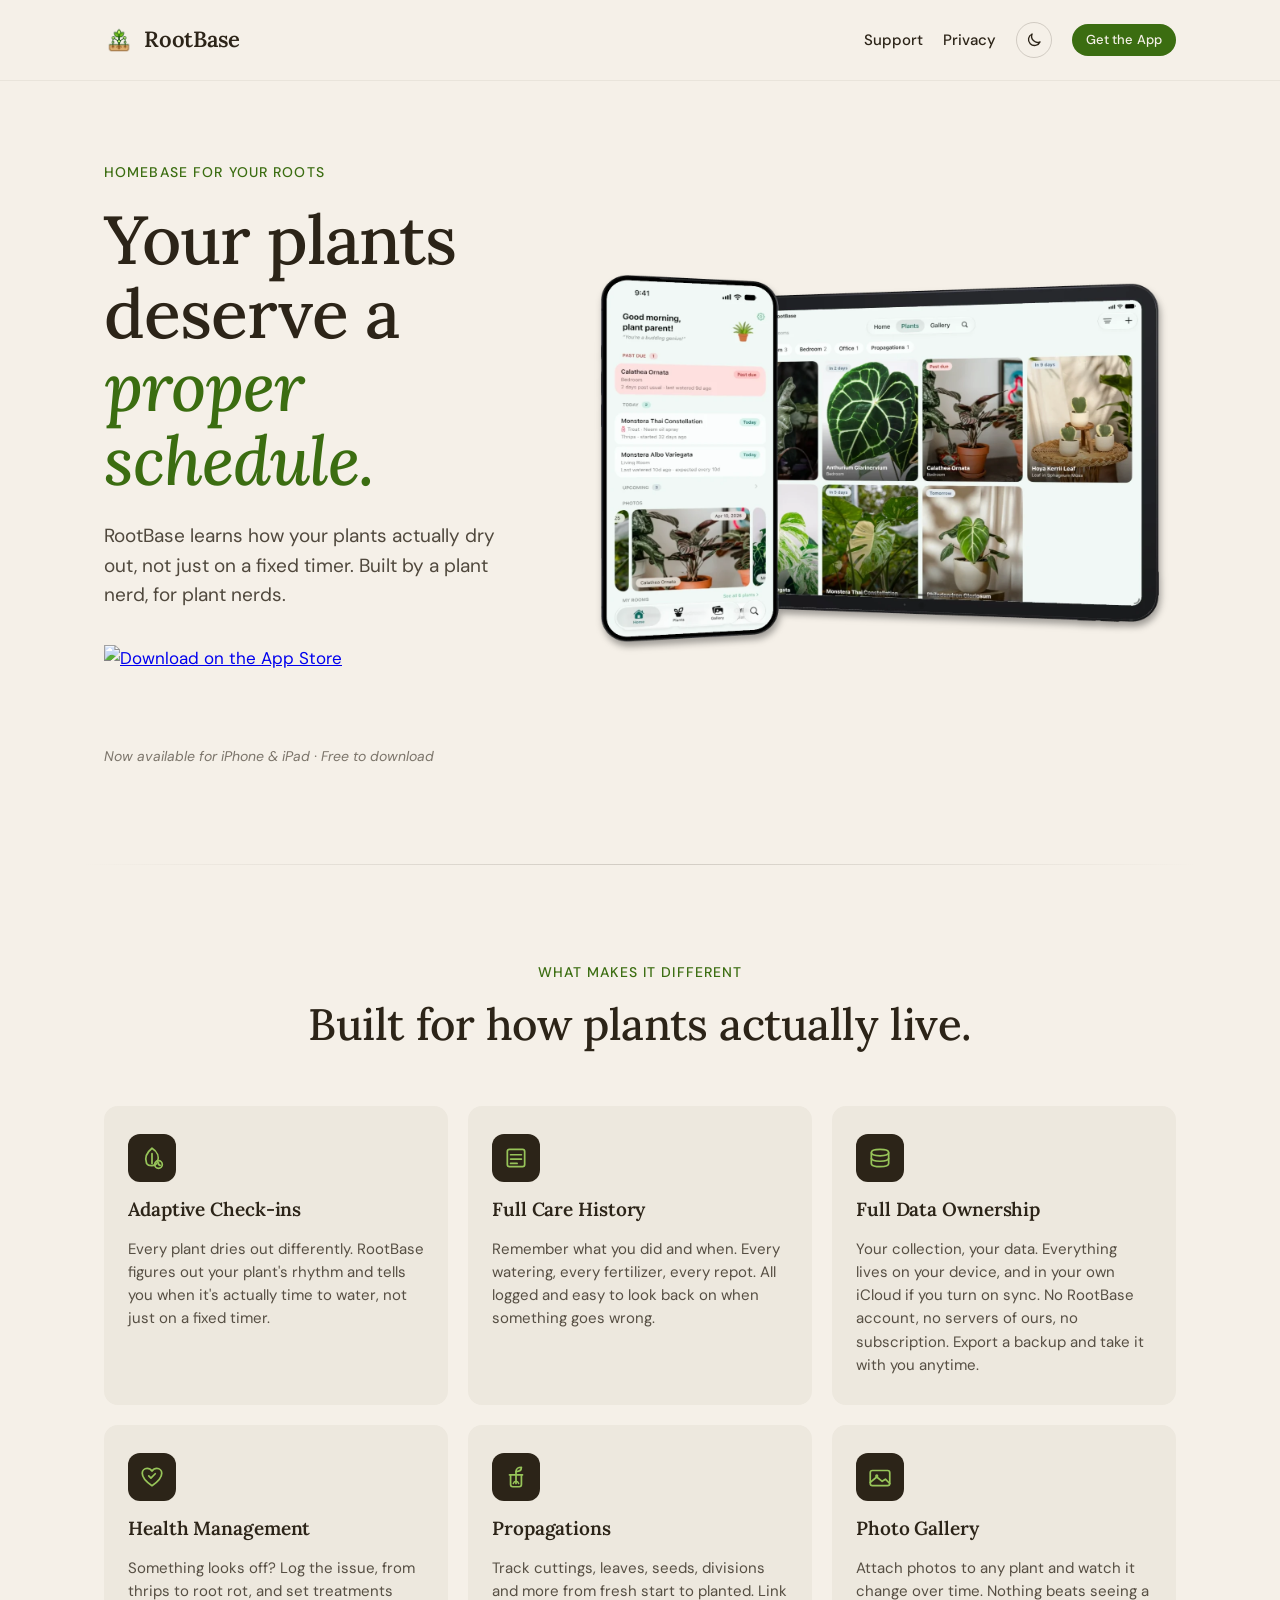
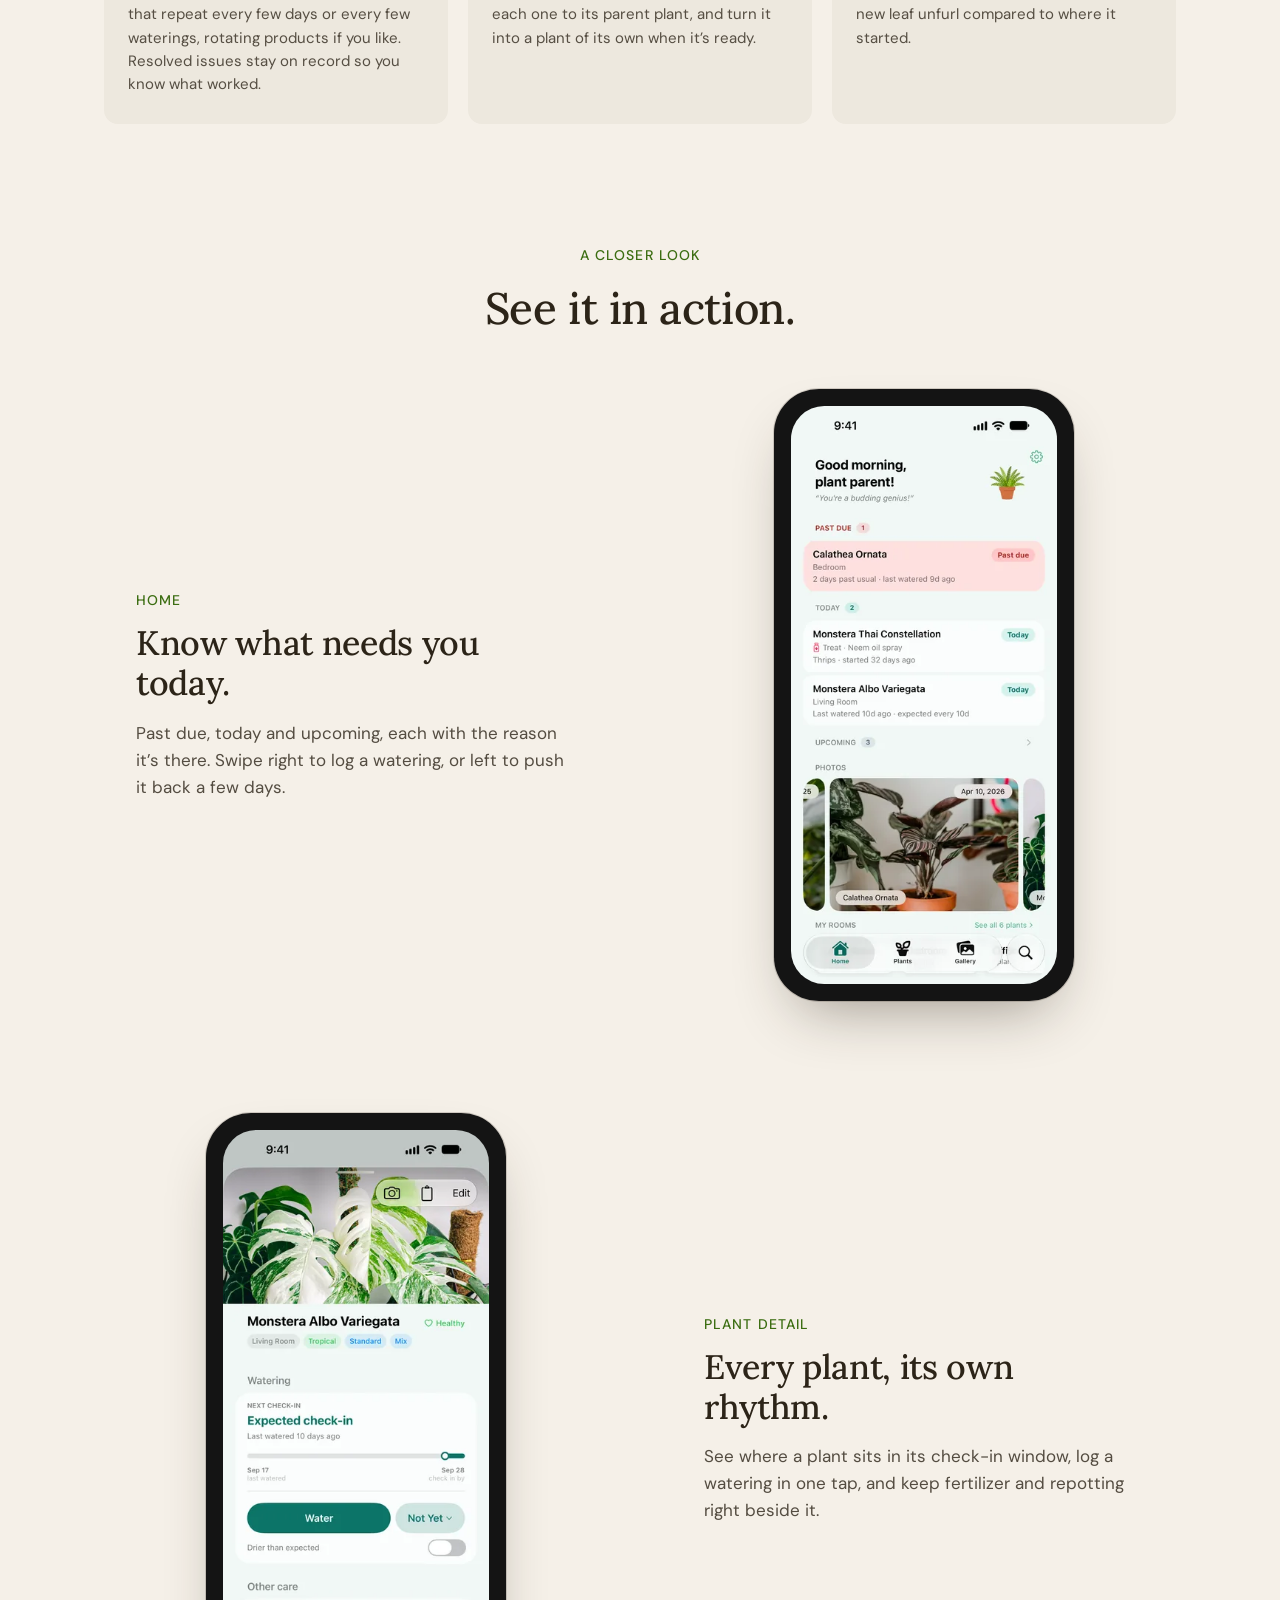
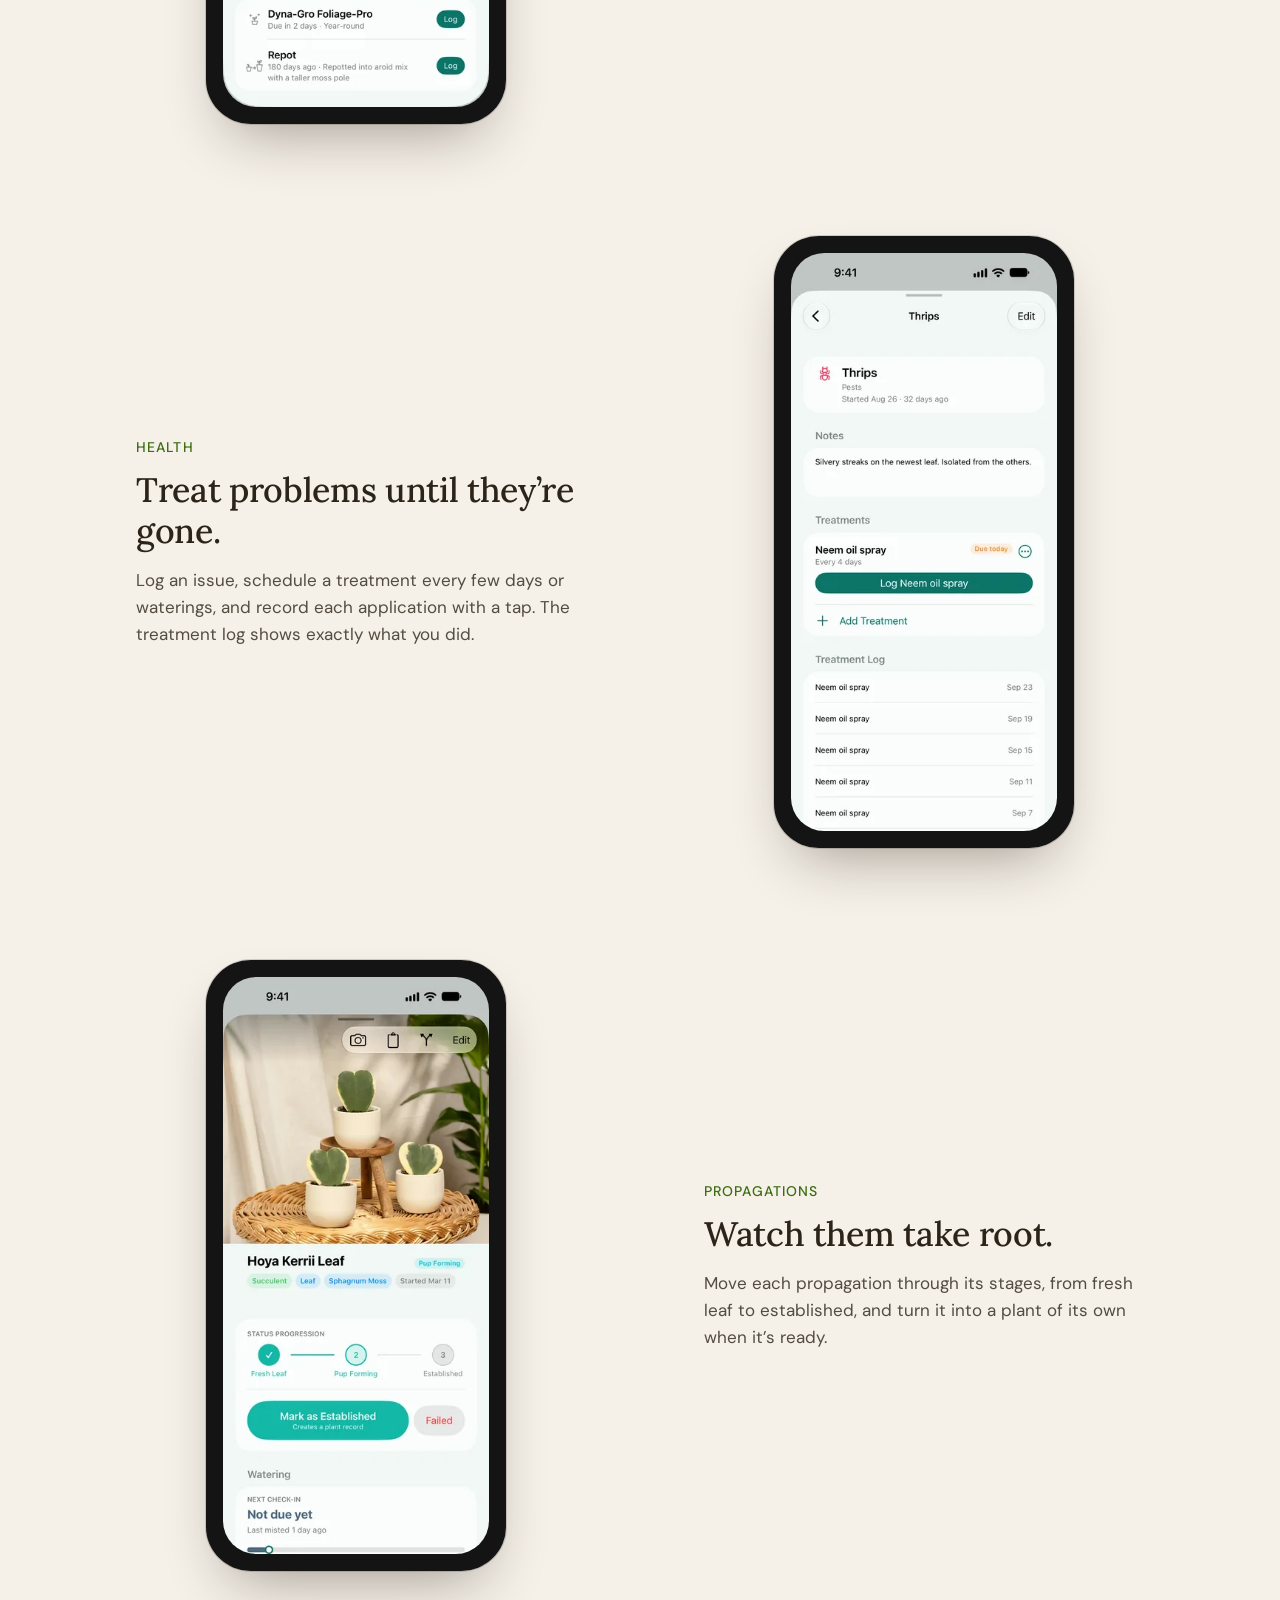
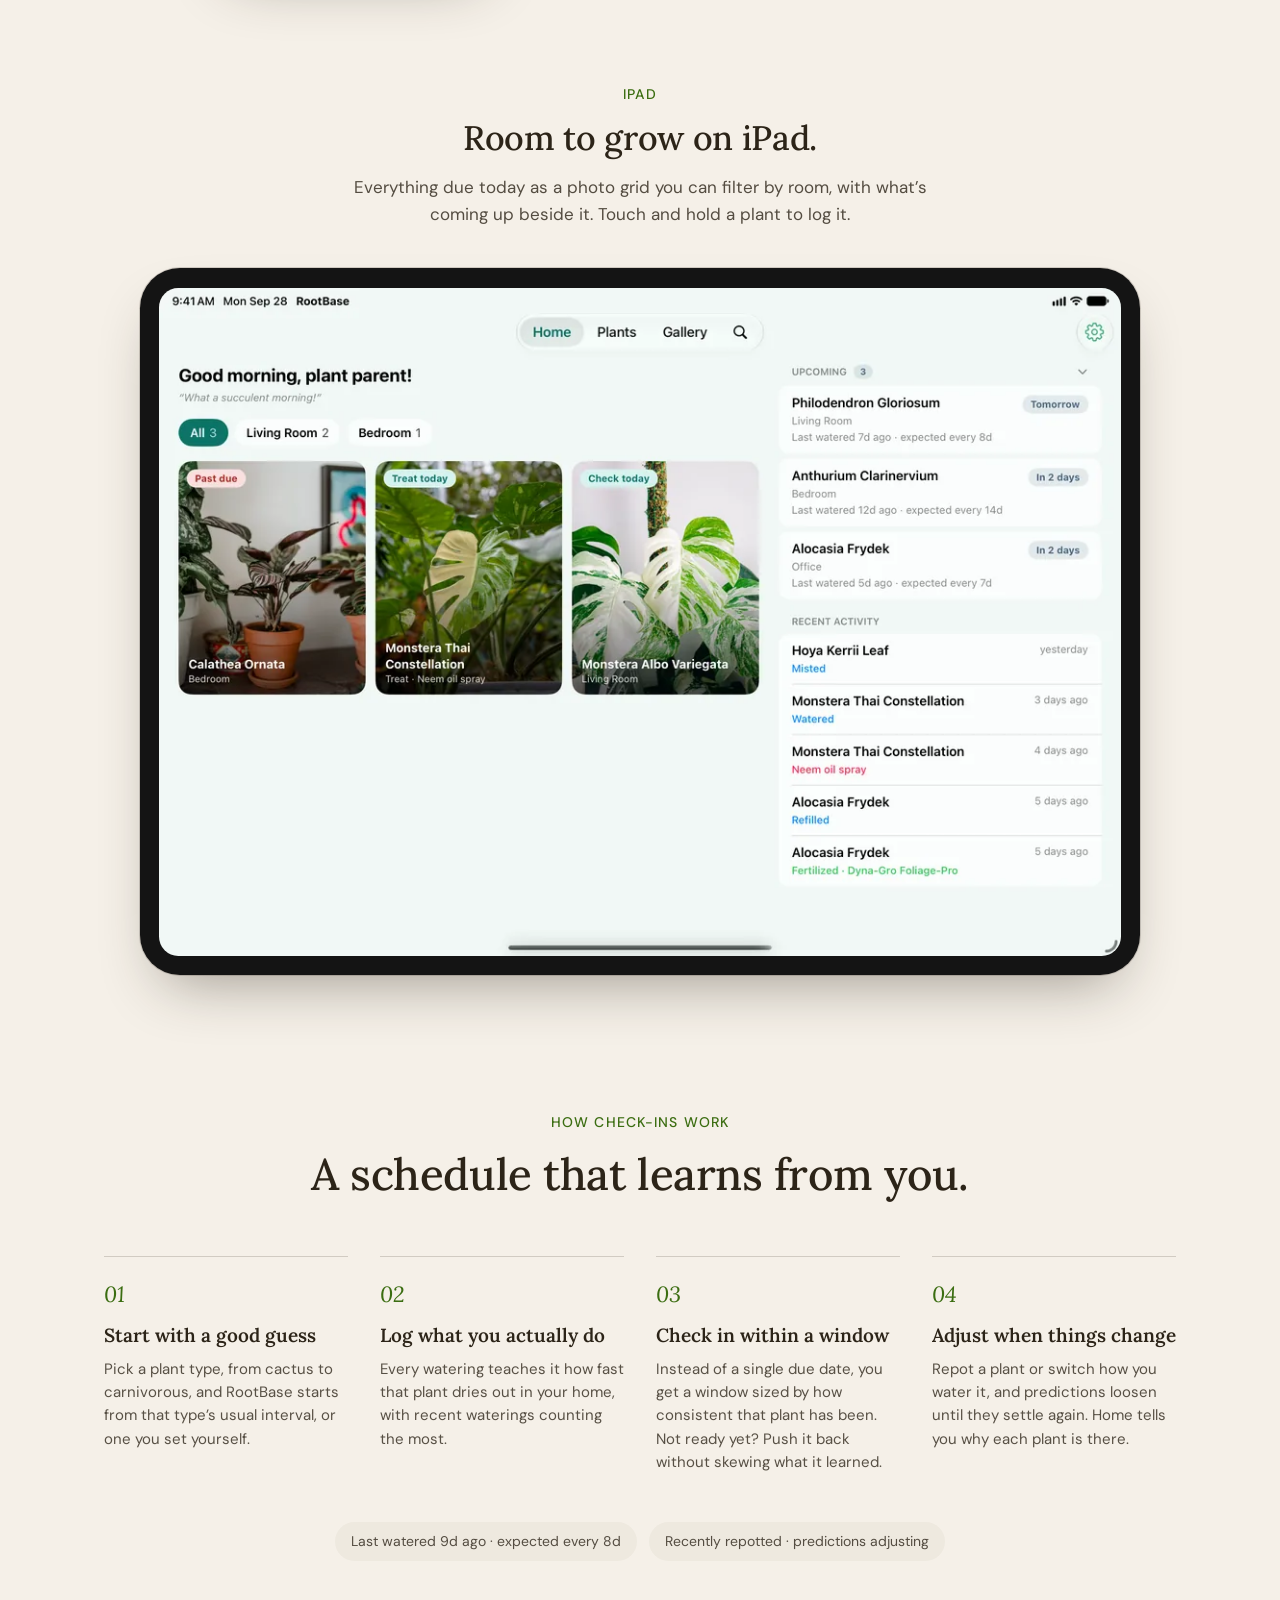
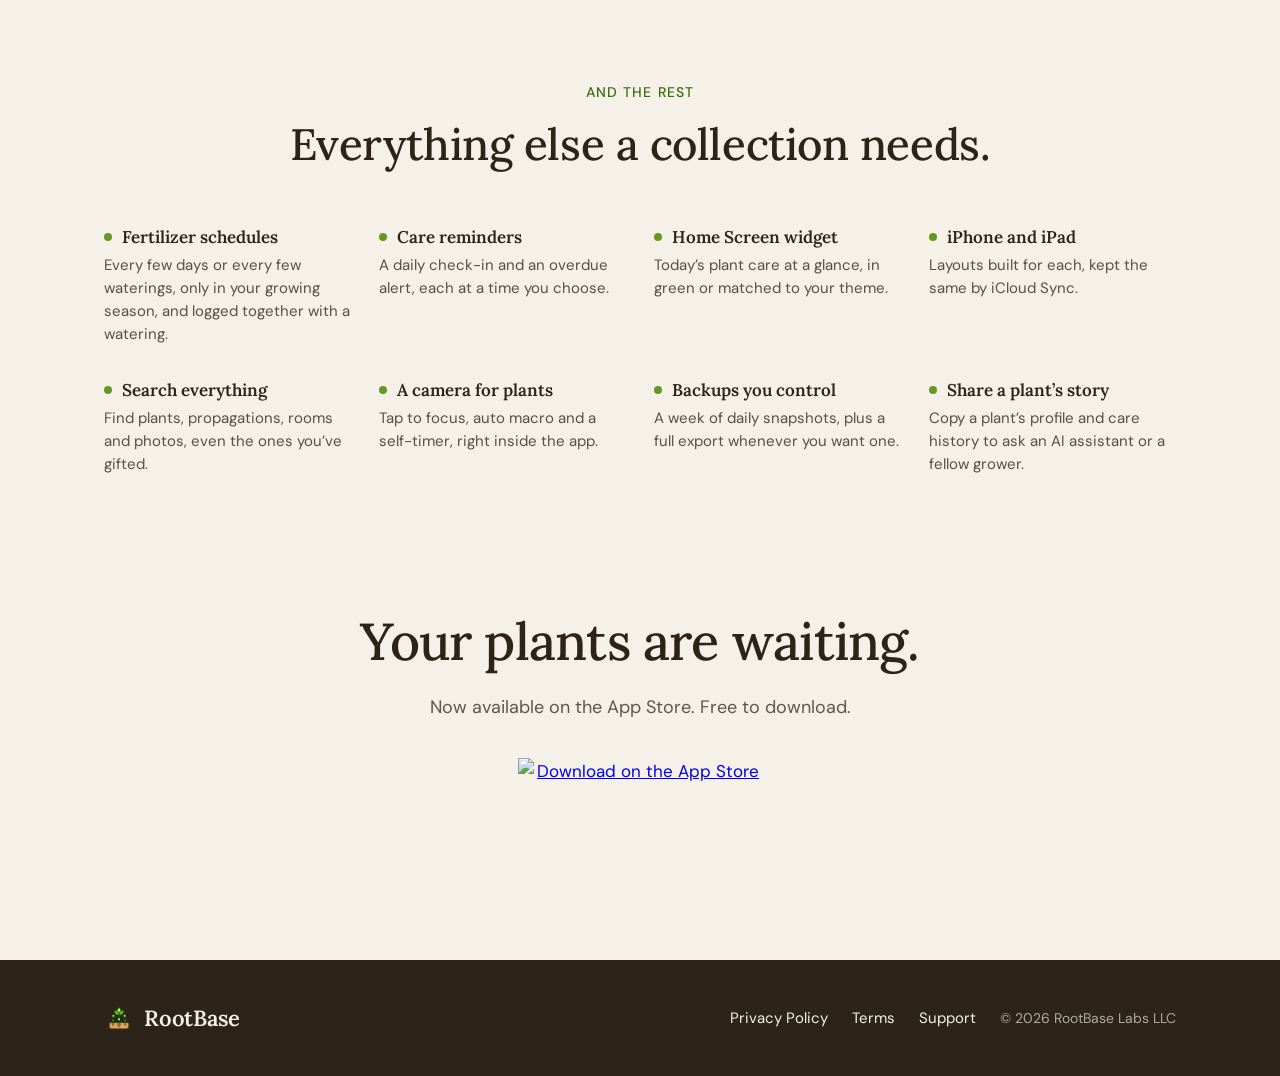
==== commit 22edf4cb: "Add a screenshot showcase from the 2.1 base photos - "See it in action": iPhone Home, plant detail, " ====
--- a/index.html
+++ b/index.html
@@ -175,6 +175,57 @@
       </div>
     </section>
 
+    <section class="showcase">
+      <div class="container">
+        <div class="section-head">
+          <p class="eyebrow">A closer look</p>
+          <h2 class="section-title">See it in action.</h2>
+        </div>
+        <div class="showcase-list">
+          <div class="showcase-row">
+            <div class="showcase-copy">
+              <p class="eyebrow">Home</p>
+              <h3 class="showcase-title">Know what needs you today.</h3>
+              <p class="showcase-body">Past due, today and upcoming, each with the reason it&rsquo;s there. Swipe right to log a watering, or left to push it back a few days.</p>
+            </div>
+            <figure class="device device-phone"><img src="assets/images/showcase/iphone-home-360.webp" srcset="assets/images/showcase/iphone-home-360.webp 360w, assets/images/showcase/iphone-home-720.webp 720w" sizes="(max-width: 768px) 240px, 300px" width="360" height="782" alt="RootBase Home screen on iPhone listing a past-due Calathea and two plants due today, with photos below." loading="lazy" decoding="async" /></figure>
+          </div>
+          <div class="showcase-row showcase-row--flip">
+            <div class="showcase-copy">
+              <p class="eyebrow">Plant detail</p>
+              <h3 class="showcase-title">Every plant, its own rhythm.</h3>
+              <p class="showcase-body">See where a plant sits in its check-in window, log a watering in one tap, and keep fertilizer and repotting right beside it.</p>
+            </div>
+            <figure class="device device-phone"><img src="assets/images/showcase/iphone-plant-360.webp" srcset="assets/images/showcase/iphone-plant-360.webp 360w, assets/images/showcase/iphone-plant-720.webp 720w" sizes="(max-width: 768px) 240px, 300px" width="360" height="782" alt="A Monstera Albo Variegata&rsquo;s page on iPhone showing its expected check-in, Water and Not Yet buttons, fertilizer and repot." loading="lazy" decoding="async" /></figure>
+          </div>
+          <div class="showcase-row">
+            <div class="showcase-copy">
+              <p class="eyebrow">Health</p>
+              <h3 class="showcase-title">Treat problems until they&rsquo;re gone.</h3>
+              <p class="showcase-body">Log an issue, schedule a treatment every few days or waterings, and record each application with a tap. The treatment log shows exactly what you did.</p>
+            </div>
+            <figure class="device device-phone"><img src="assets/images/showcase/iphone-health-360.webp" srcset="assets/images/showcase/iphone-health-360.webp 360w, assets/images/showcase/iphone-health-720.webp 720w" sizes="(max-width: 768px) 240px, 300px" width="360" height="782" alt="A Thrips issue on iPhone with a neem oil spray treatment every 4 days and its treatment log." loading="lazy" decoding="async" /></figure>
+          </div>
+          <div class="showcase-row showcase-row--flip">
+            <div class="showcase-copy">
+              <p class="eyebrow">Propagations</p>
+              <h3 class="showcase-title">Watch them take root.</h3>
+              <p class="showcase-body">Move each propagation through its stages, from fresh leaf to established, and turn it into a plant of its own when it&rsquo;s ready.</p>
+            </div>
+            <figure class="device device-phone"><img src="assets/images/showcase/iphone-propagation-360.webp" srcset="assets/images/showcase/iphone-propagation-360.webp 360w, assets/images/showcase/iphone-propagation-720.webp 720w" sizes="(max-width: 768px) 240px, 300px" width="360" height="782" alt="A Hoya Kerrii leaf propagation on iPhone at the Pup Forming stage, with a Mark as Established button." loading="lazy" decoding="async" /></figure>
+          </div>
+          <div class="showcase-row showcase-row--wide">
+            <div class="showcase-copy">
+              <p class="eyebrow">iPad</p>
+              <h3 class="showcase-title">Room to grow on iPad.</h3>
+              <p class="showcase-body">Everything due today as a photo grid you can filter by room, with what&rsquo;s coming up beside it. Touch and hold a plant to log it.</p>
+            </div>
+            <figure class="device device-tablet"><img src="assets/images/showcase/ipad-home-1000.webp" srcset="assets/images/showcase/ipad-home-1000.webp 1000w, assets/images/showcase/ipad-home-2000.webp 2000w" sizes="(max-width: 1120px) calc(100vw - 48px), 1000px" width="1000" height="695" alt="RootBase Home on iPad: a grid of plants due today filtered by room, beside Upcoming and Recent Activity." loading="lazy" decoding="async" /></figure>
+          </div>
+        </div>
+      </div>
+    </section>
+
     <section class="how">
       <div class="container">
         <div class="section-head">
--- a/styles.css
+++ b/styles.css
@@ -285,25 +285,6 @@
   display: block;
 }
 
-/* ============ Screenshots section ============ */
-.screenshots {
-  padding: 56px 0 24px;
-}
-
-.screenshots-row {
-  display: flex;
-  justify-content: center;
-  align-items: flex-start;
-  gap: 32px;
-  flex-wrap: wrap;
-}
-
-.screenshot {
-  width: 220px;
-  height: auto;
-  display: block;
-}
-
 /* ============ Divider ============ */
 .divider {
   height: 1px;
@@ -393,6 +374,90 @@
   margin: 0;
 }
 
+/* ============ Showcase ============ */
+.showcase {
+  padding: 24px 0 112px;
+}
+
+.showcase-list {
+  display: flex;
+  flex-direction: column;
+  gap: 112px;
+}
+
+.showcase-row {
+  display: grid;
+  grid-template-columns: 1fr 1fr;
+  gap: 64px;
+  align-items: center;
+}
+
+.showcase-row--flip .showcase-copy { order: 2; }
+
+.showcase-copy { max-width: 440px; justify-self: center; }
+
+.showcase-copy .eyebrow { margin-bottom: 12px; }
+
+.showcase-title {
+  font-family: "Lora", Georgia, serif;
+  font-weight: 500;
+  font-size: clamp(26px, 3vw, 34px);
+  line-height: 1.18;
+  letter-spacing: -0.01em;
+  margin: 0 0 16px;
+  color: var(--text);
+}
+
+.showcase-body {
+  font-size: 17px;
+  line-height: 1.6;
+  color: var(--text);
+  opacity: 0.8;
+  margin: 0;
+}
+
+.showcase-row--wide {
+  grid-template-columns: 1fr;
+  gap: 40px;
+}
+
+.showcase-row--wide .showcase-copy {
+  max-width: 600px;
+  text-align: center;
+}
+
+/* Device frames: percentage padding and radii keep the bezel in proportion at any width. */
+.device {
+  margin: 0;
+  justify-self: center;
+  background: #141414;
+  box-shadow: 0 0 0 1px var(--divider-line), 0 28px 60px -24px rgba(44, 36, 24, 0.45);
+}
+
+.device img {
+  display: block;
+  width: 100%;
+  height: auto;
+}
+
+.device-phone {
+  width: 300px;
+  max-width: 100%;
+  padding: 3.4%;
+  border-radius: 15% / 7.2%;
+}
+
+.device-phone img { border-radius: 12.5% / 5.75%; }
+
+.device-tablet {
+  width: 100%;
+  max-width: 1000px;
+  padding: 1.8%;
+  border-radius: 4% / 5.7%;
+}
+
+.device-tablet img { border-radius: 2% / 2.9%; }
+
 /* ============ How check-ins work ============ */
 .how {
   padding: 24px 0 96px;
@@ -669,12 +734,15 @@
   .hero-visual {
     order: 2;
   }
-  .screenshot {
-    width: 200px;
-    max-width: 200px;
-  }
   .features { padding: 72px 0; }
   .how, .more { padding: 16px 0 72px; }
+  .showcase { padding: 16px 0 80px; }
+  .showcase-list { gap: 72px; }
+  .showcase-row { grid-template-columns: 1fr; gap: 32px; }
+  .showcase-row--flip .showcase-copy { order: 0; }
+  .showcase-copy { justify-self: start; }
+  .showcase-row--wide .showcase-copy { text-align: left; }
+  .device-phone { width: 240px; }
   .cta-section { padding: 24px 0 80px; }
   .footer-inner {
     flex-direction: column;
@@ -687,11 +755,6 @@
   .features-grid { grid-template-columns: 1fr; }
   .how-steps { grid-template-columns: 1fr; gap: 28px; }
   .more-grid { grid-template-columns: 1fr; gap: 24px; }
-  .screenshots-row { gap: 20px; }
-  .screenshot {
-    width: 160px;
-    max-width: 160px;
-  }
 }
 
 @media (max-width: 420px) {
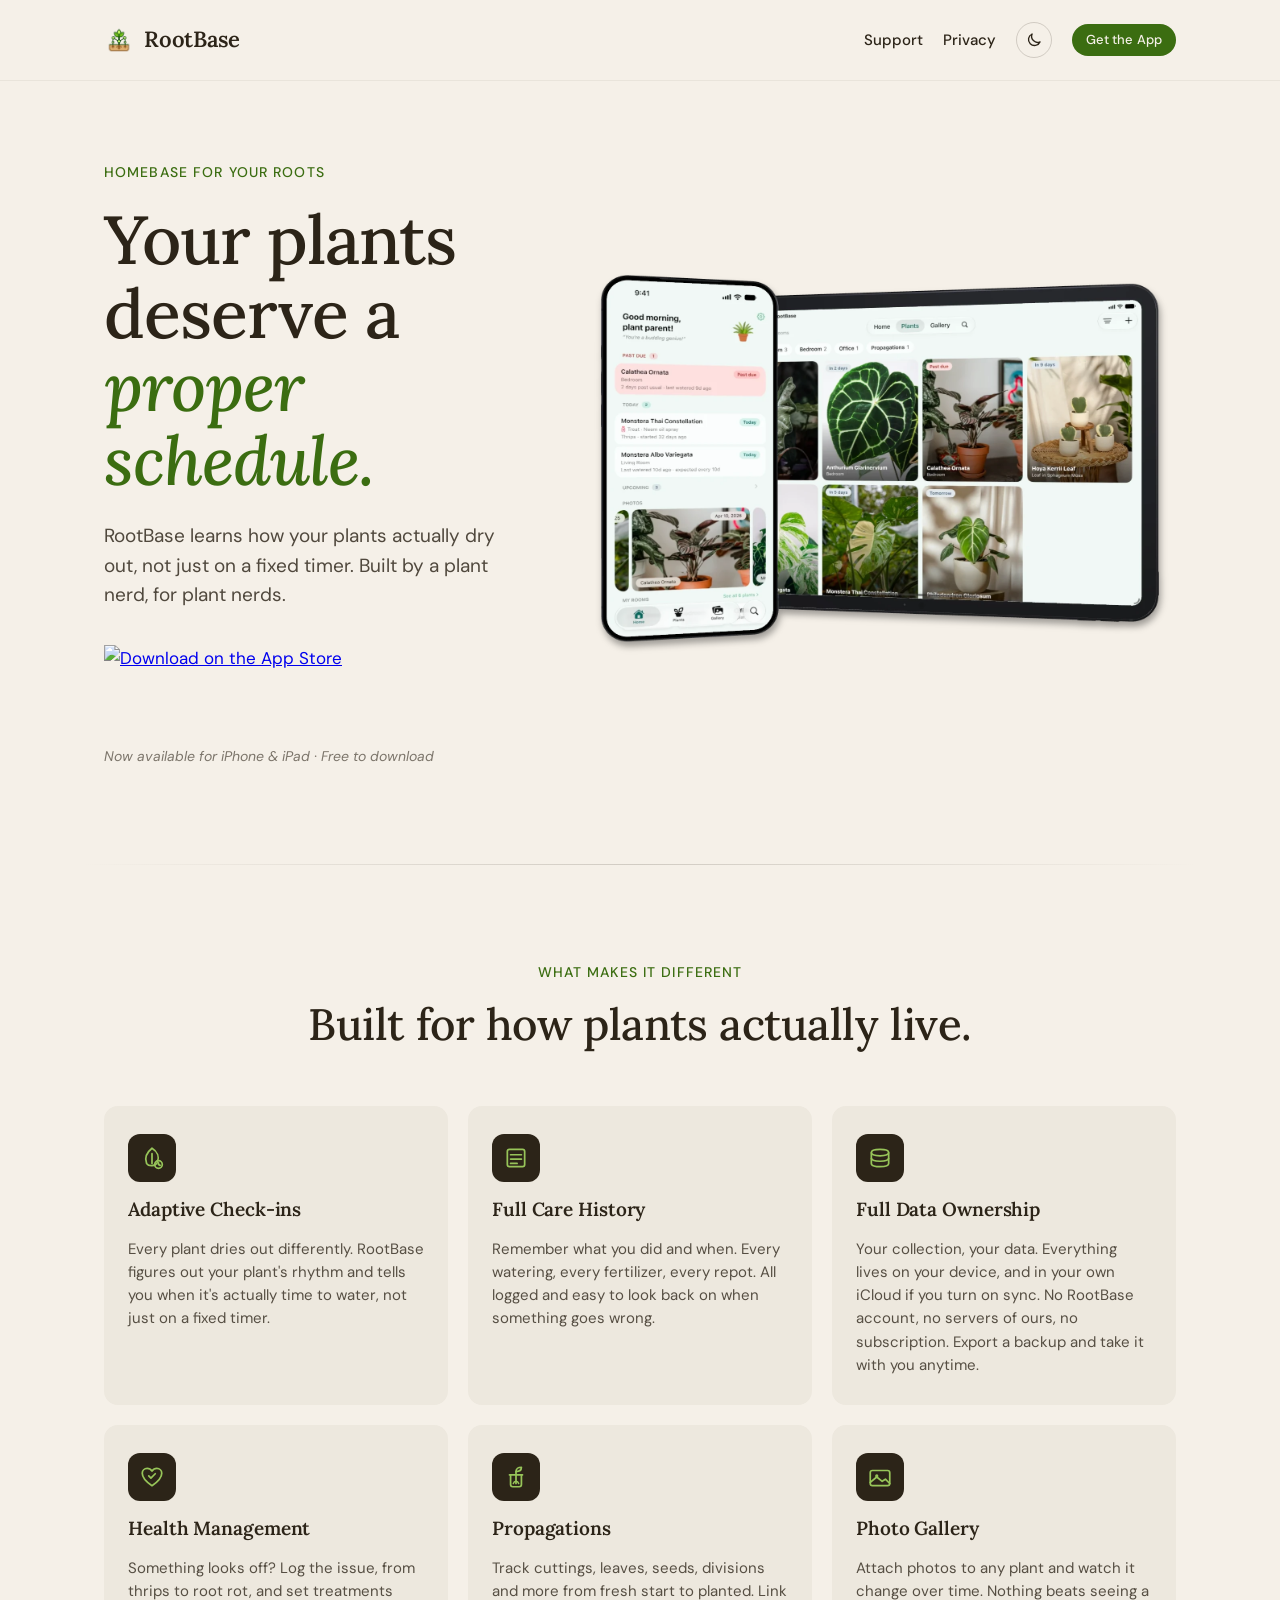
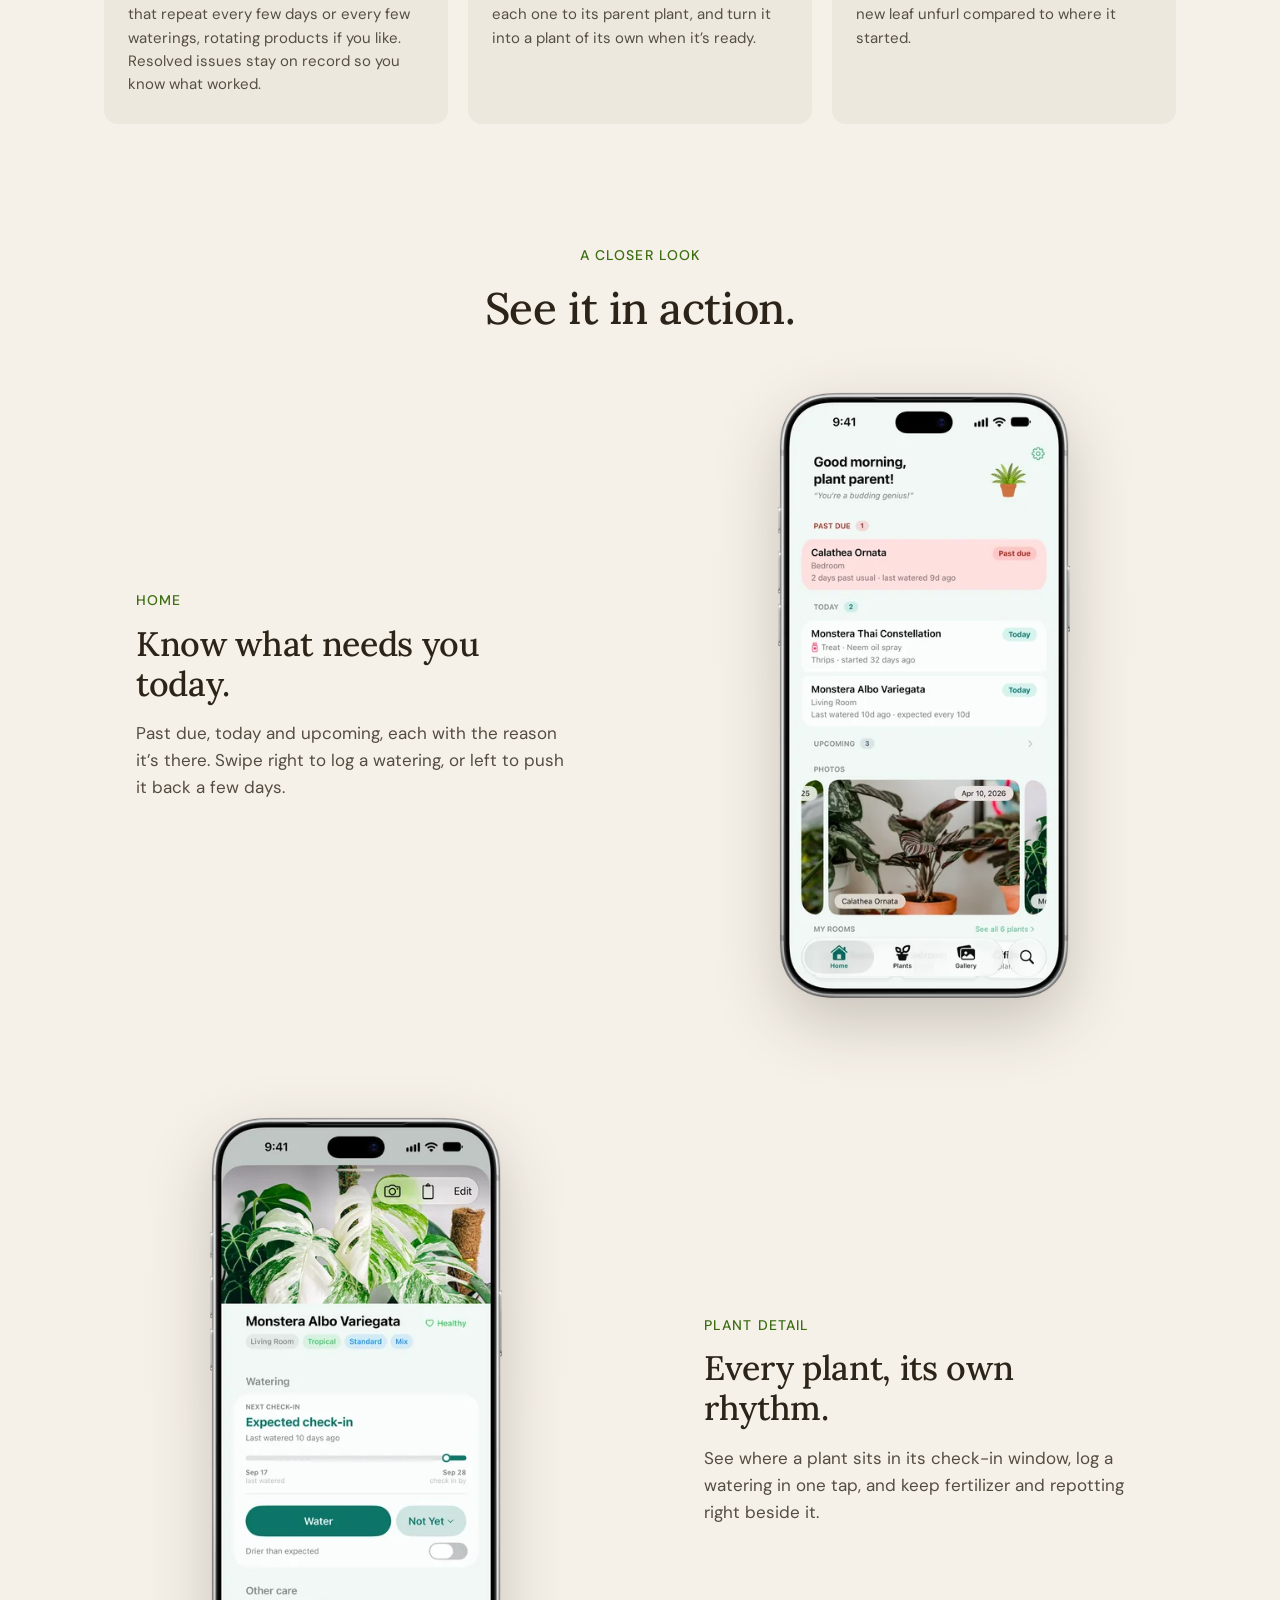
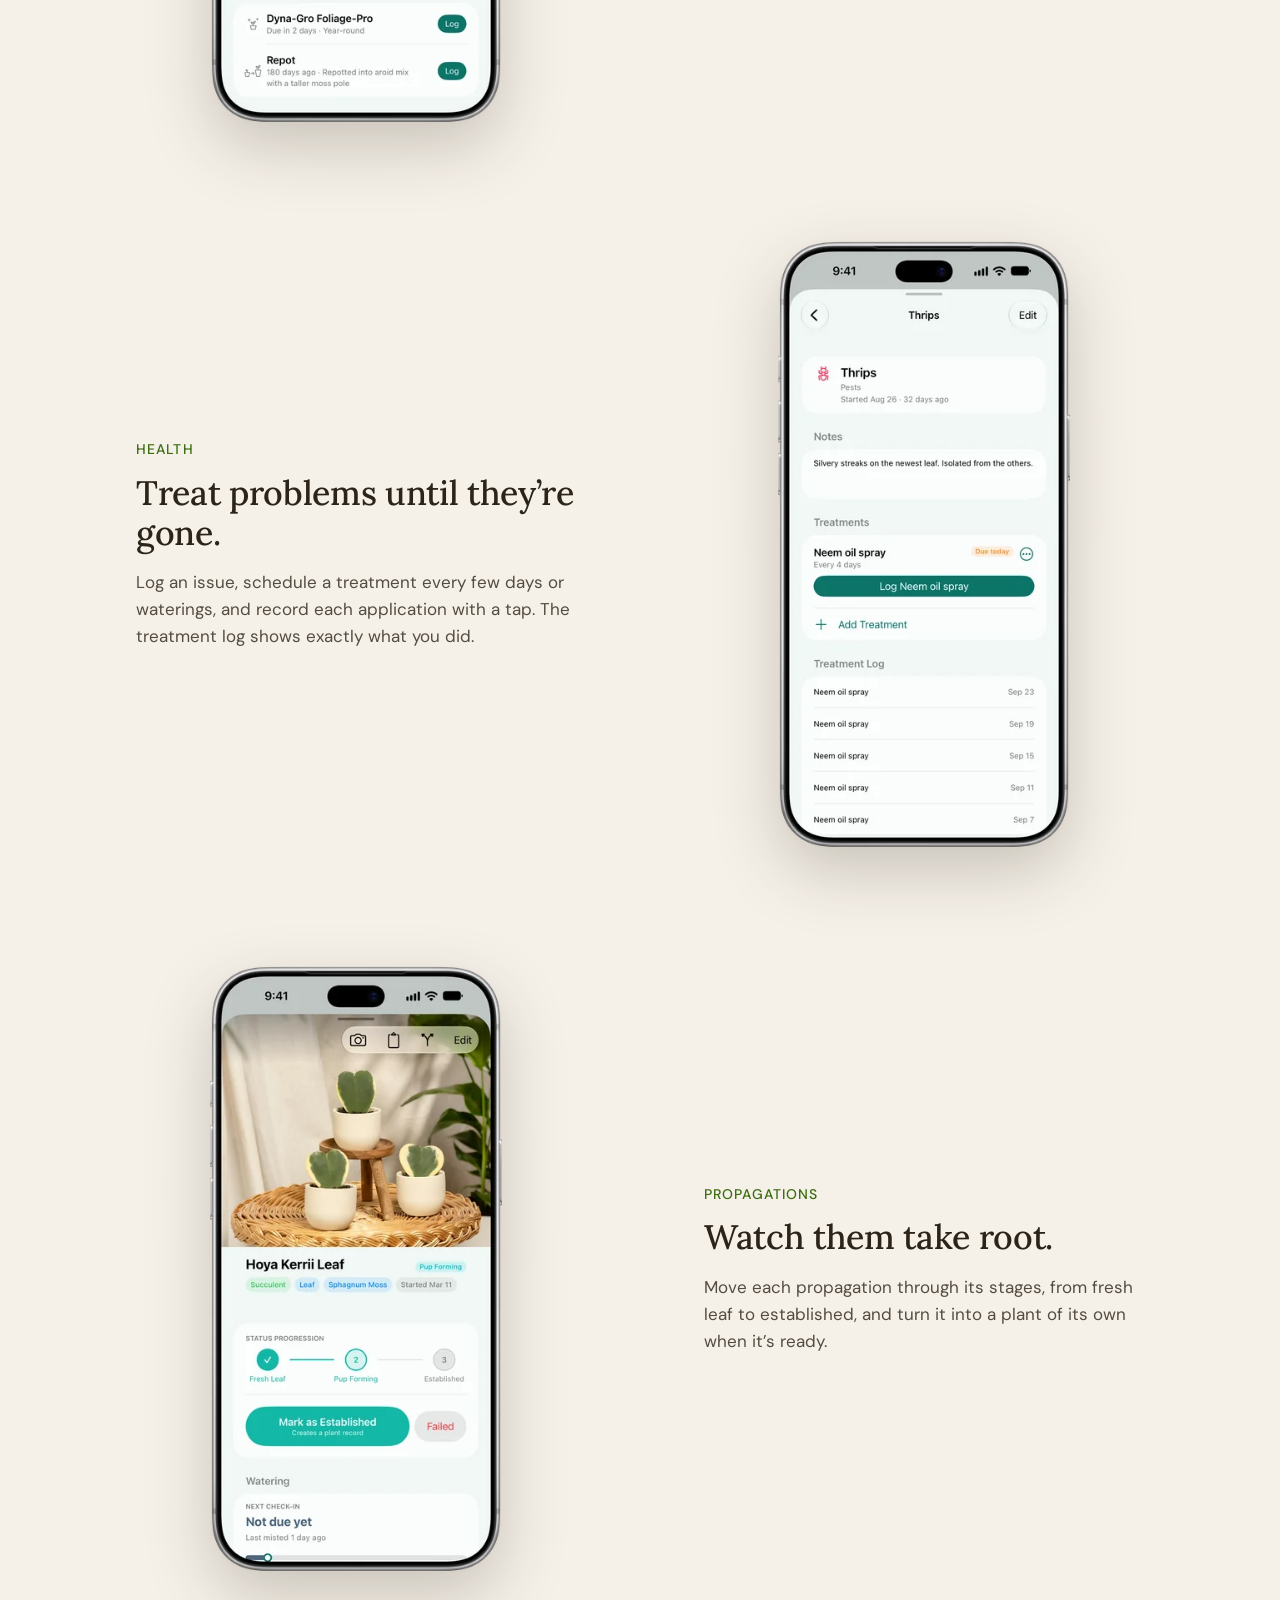
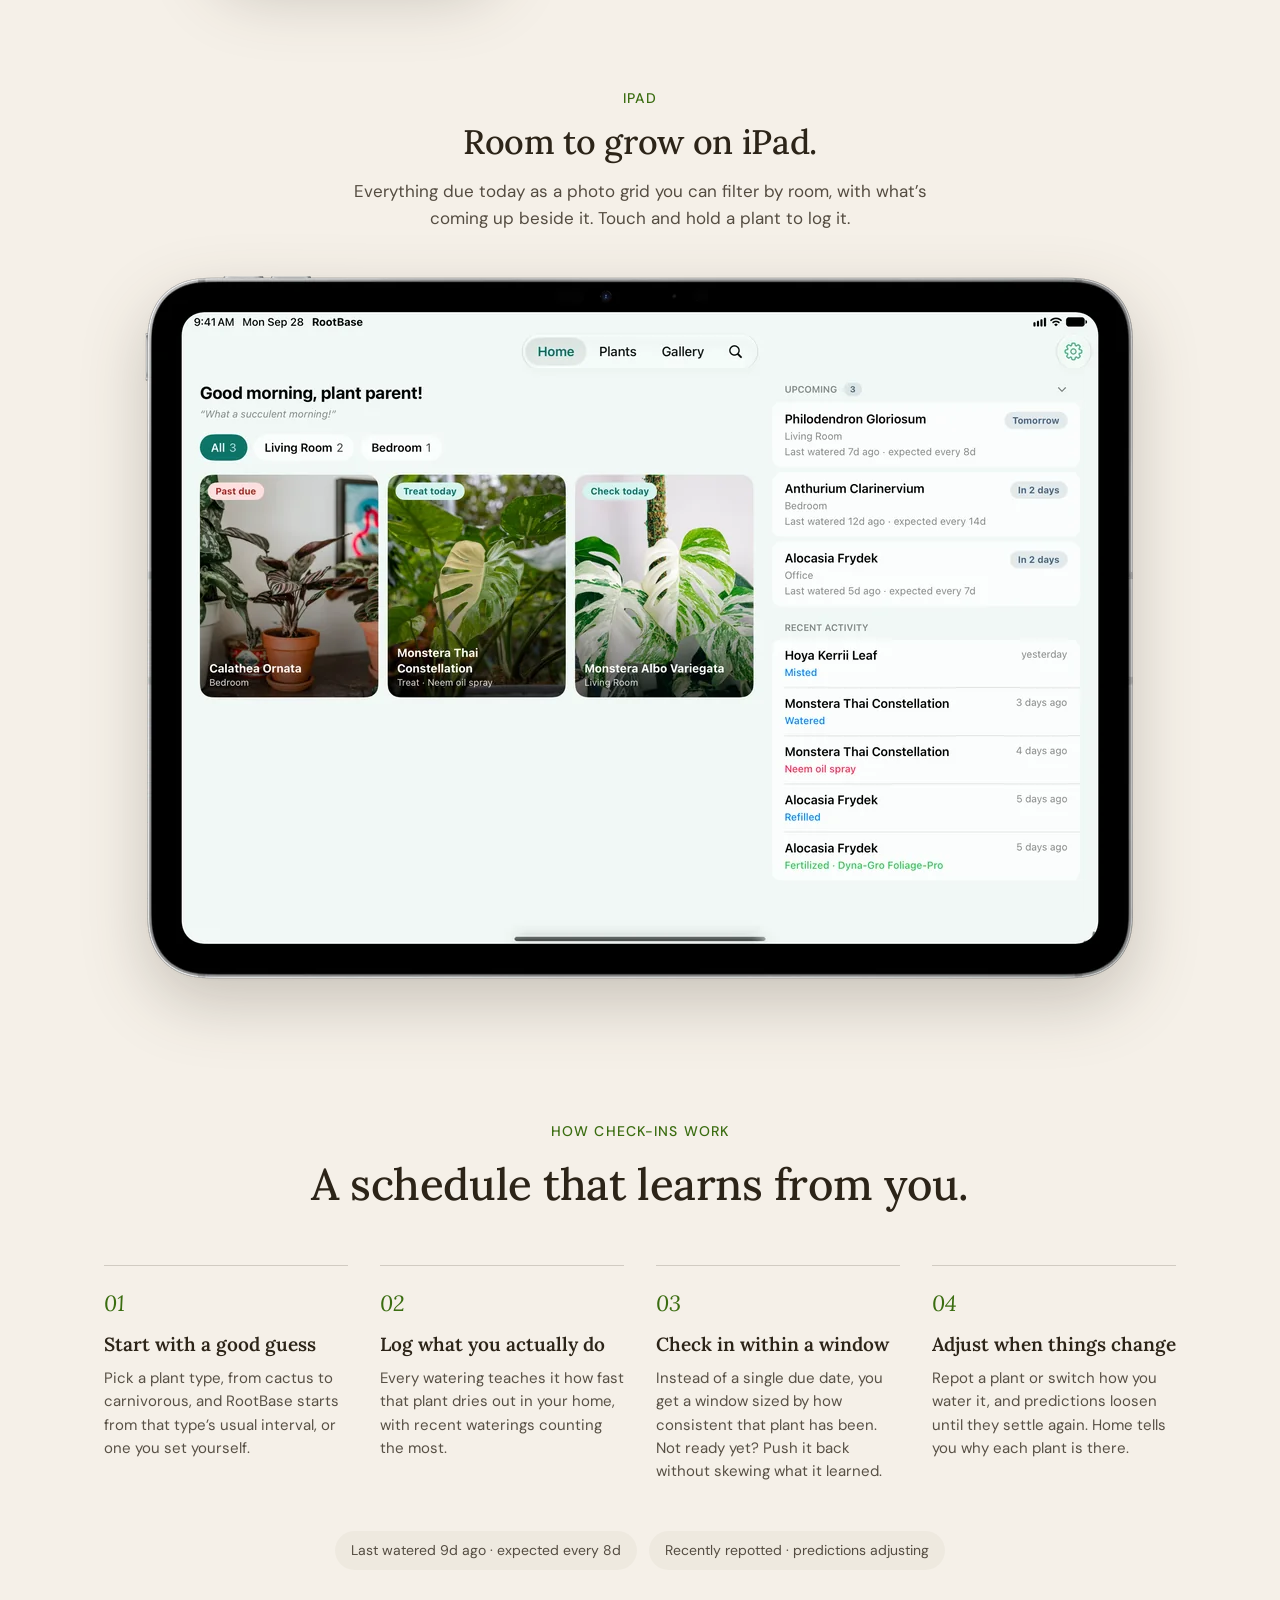
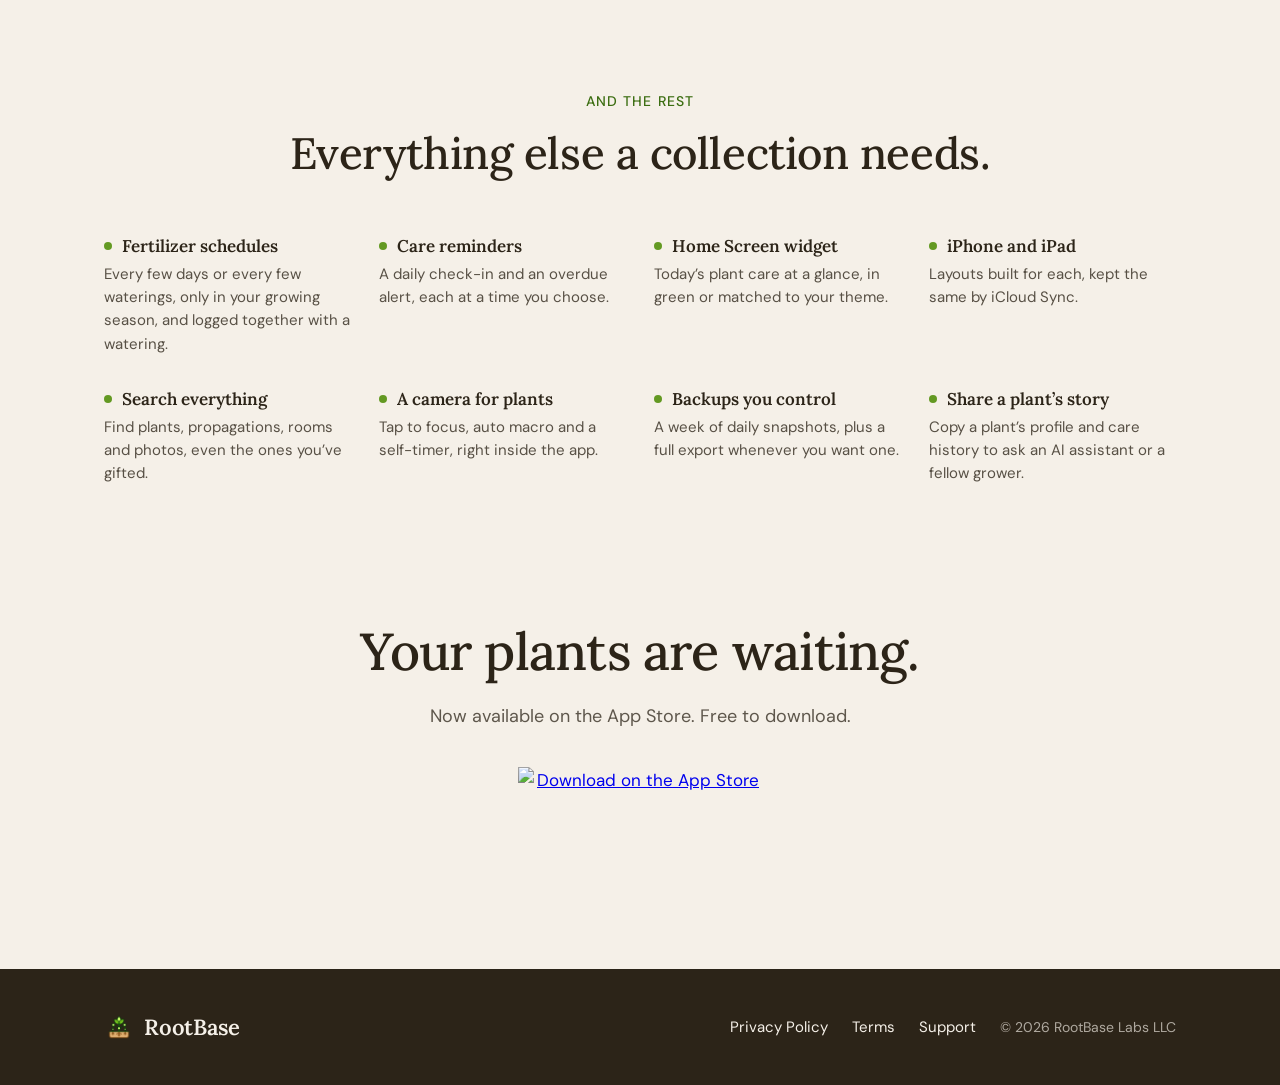
==== commit 79c6a9fc: "Frame the showcase screenshots in Apple's product bezels The iPhone shots sit in the iPhone 18 Pro M" ====
--- a/index.html
+++ b/index.html
@@ -188,7 +188,7 @@
               <h3 class="showcase-title">Know what needs you today.</h3>
               <p class="showcase-body">Past due, today and upcoming, each with the reason it&rsquo;s there. Swipe right to log a watering, or left to push it back a few days.</p>
             </div>
-            <figure class="device device-phone"><img src="assets/images/showcase/iphone-home-360.webp" srcset="assets/images/showcase/iphone-home-360.webp 360w, assets/images/showcase/iphone-home-720.webp 720w" sizes="(max-width: 768px) 240px, 300px" width="360" height="782" alt="RootBase Home screen on iPhone listing a past-due Calathea and two plants due today, with photos below." loading="lazy" decoding="async" /></figure>
+            <figure class="device device-phone"><img src="assets/images/showcase/iphone-home-360.webp" srcset="assets/images/showcase/iphone-home-360.webp 360w, assets/images/showcase/iphone-home-720.webp 720w" sizes="(max-width: 768px) 240px, 300px" width="360" height="735" alt="RootBase Home screen on iPhone listing a past-due Calathea and two plants due today, with photos below." loading="lazy" decoding="async" /></figure>
           </div>
           <div class="showcase-row showcase-row--flip">
             <div class="showcase-copy">
@@ -196,7 +196,7 @@
               <h3 class="showcase-title">Every plant, its own rhythm.</h3>
               <p class="showcase-body">See where a plant sits in its check-in window, log a watering in one tap, and keep fertilizer and repotting right beside it.</p>
             </div>
-            <figure class="device device-phone"><img src="assets/images/showcase/iphone-plant-360.webp" srcset="assets/images/showcase/iphone-plant-360.webp 360w, assets/images/showcase/iphone-plant-720.webp 720w" sizes="(max-width: 768px) 240px, 300px" width="360" height="782" alt="A Monstera Albo Variegata&rsquo;s page on iPhone showing its expected check-in, Water and Not Yet buttons, fertilizer and repot." loading="lazy" decoding="async" /></figure>
+            <figure class="device device-phone"><img src="assets/images/showcase/iphone-plant-360.webp" srcset="assets/images/showcase/iphone-plant-360.webp 360w, assets/images/showcase/iphone-plant-720.webp 720w" sizes="(max-width: 768px) 240px, 300px" width="360" height="735" alt="A Monstera Albo Variegata&rsquo;s page on iPhone showing its expected check-in, Water and Not Yet buttons, fertilizer and repot." loading="lazy" decoding="async" /></figure>
           </div>
           <div class="showcase-row">
             <div class="showcase-copy">
@@ -204,7 +204,7 @@
               <h3 class="showcase-title">Treat problems until they&rsquo;re gone.</h3>
               <p class="showcase-body">Log an issue, schedule a treatment every few days or waterings, and record each application with a tap. The treatment log shows exactly what you did.</p>
             </div>
-            <figure class="device device-phone"><img src="assets/images/showcase/iphone-health-360.webp" srcset="assets/images/showcase/iphone-health-360.webp 360w, assets/images/showcase/iphone-health-720.webp 720w" sizes="(max-width: 768px) 240px, 300px" width="360" height="782" alt="A Thrips issue on iPhone with a neem oil spray treatment every 4 days and its treatment log." loading="lazy" decoding="async" /></figure>
+            <figure class="device device-phone"><img src="assets/images/showcase/iphone-health-360.webp" srcset="assets/images/showcase/iphone-health-360.webp 360w, assets/images/showcase/iphone-health-720.webp 720w" sizes="(max-width: 768px) 240px, 300px" width="360" height="735" alt="A Thrips issue on iPhone with a neem oil spray treatment every 4 days and its treatment log." loading="lazy" decoding="async" /></figure>
           </div>
           <div class="showcase-row showcase-row--flip">
             <div class="showcase-copy">
@@ -212,7 +212,7 @@
               <h3 class="showcase-title">Watch them take root.</h3>
               <p class="showcase-body">Move each propagation through its stages, from fresh leaf to established, and turn it into a plant of its own when it&rsquo;s ready.</p>
             </div>
-            <figure class="device device-phone"><img src="assets/images/showcase/iphone-propagation-360.webp" srcset="assets/images/showcase/iphone-propagation-360.webp 360w, assets/images/showcase/iphone-propagation-720.webp 720w" sizes="(max-width: 768px) 240px, 300px" width="360" height="782" alt="A Hoya Kerrii leaf propagation on iPhone at the Pup Forming stage, with a Mark as Established button." loading="lazy" decoding="async" /></figure>
+            <figure class="device device-phone"><img src="assets/images/showcase/iphone-propagation-360.webp" srcset="assets/images/showcase/iphone-propagation-360.webp 360w, assets/images/showcase/iphone-propagation-720.webp 720w" sizes="(max-width: 768px) 240px, 300px" width="360" height="735" alt="A Hoya Kerrii leaf propagation on iPhone at the Pup Forming stage, with a Mark as Established button." loading="lazy" decoding="async" /></figure>
           </div>
           <div class="showcase-row showcase-row--wide">
             <div class="showcase-copy">
@@ -220,7 +220,7 @@
               <h3 class="showcase-title">Room to grow on iPad.</h3>
               <p class="showcase-body">Everything due today as a photo grid you can filter by room, with what&rsquo;s coming up beside it. Touch and hold a plant to log it.</p>
             </div>
-            <figure class="device device-tablet"><img src="assets/images/showcase/ipad-home-1000.webp" srcset="assets/images/showcase/ipad-home-1000.webp 1000w, assets/images/showcase/ipad-home-2000.webp 2000w" sizes="(max-width: 1120px) calc(100vw - 48px), 1000px" width="1000" height="695" alt="RootBase Home on iPad: a grid of plants due today filtered by room, beside Upcoming and Recent Activity." loading="lazy" decoding="async" /></figure>
+            <figure class="device device-tablet"><img src="assets/images/showcase/ipad-home-1000.webp" srcset="assets/images/showcase/ipad-home-1000.webp 1000w, assets/images/showcase/ipad-home-2000.webp 2000w" sizes="(max-width: 1120px) calc(100vw - 48px), 1000px" width="1000" height="712" alt="RootBase Home on iPad: a grid of plants due today filtered by room, beside Upcoming and Recent Activity." loading="lazy" decoding="async" /></figure>
           </div>
         </div>
       </div>
--- a/styles.css
+++ b/styles.css
@@ -426,37 +426,28 @@
   text-align: center;
 }
 
-/* Device frames: percentage padding and radii keep the bezel in proportion at any width. */
+/* Screenshots come composited into Apple's product bezels, transparent around the device. */
 .device {
   margin: 0;
   justify-self: center;
-  background: #141414;
-  box-shadow: 0 0 0 1px var(--divider-line), 0 28px 60px -24px rgba(44, 36, 24, 0.45);
 }
 
 .device img {
   display: block;
   width: 100%;
   height: auto;
+  filter: drop-shadow(0 24px 32px rgba(44, 36, 24, 0.22));
 }
 
 .device-phone {
   width: 300px;
   max-width: 100%;
-  padding: 3.4%;
-  border-radius: 15% / 7.2%;
-}
-
-.device-phone img { border-radius: 12.5% / 5.75%; }
+}
 
 .device-tablet {
   width: 100%;
   max-width: 1000px;
-  padding: 1.8%;
-  border-radius: 4% / 5.7%;
-}
-
-.device-tablet img { border-radius: 2% / 2.9%; }
+}
 
 /* ============ How check-ins work ============ */
 .how {
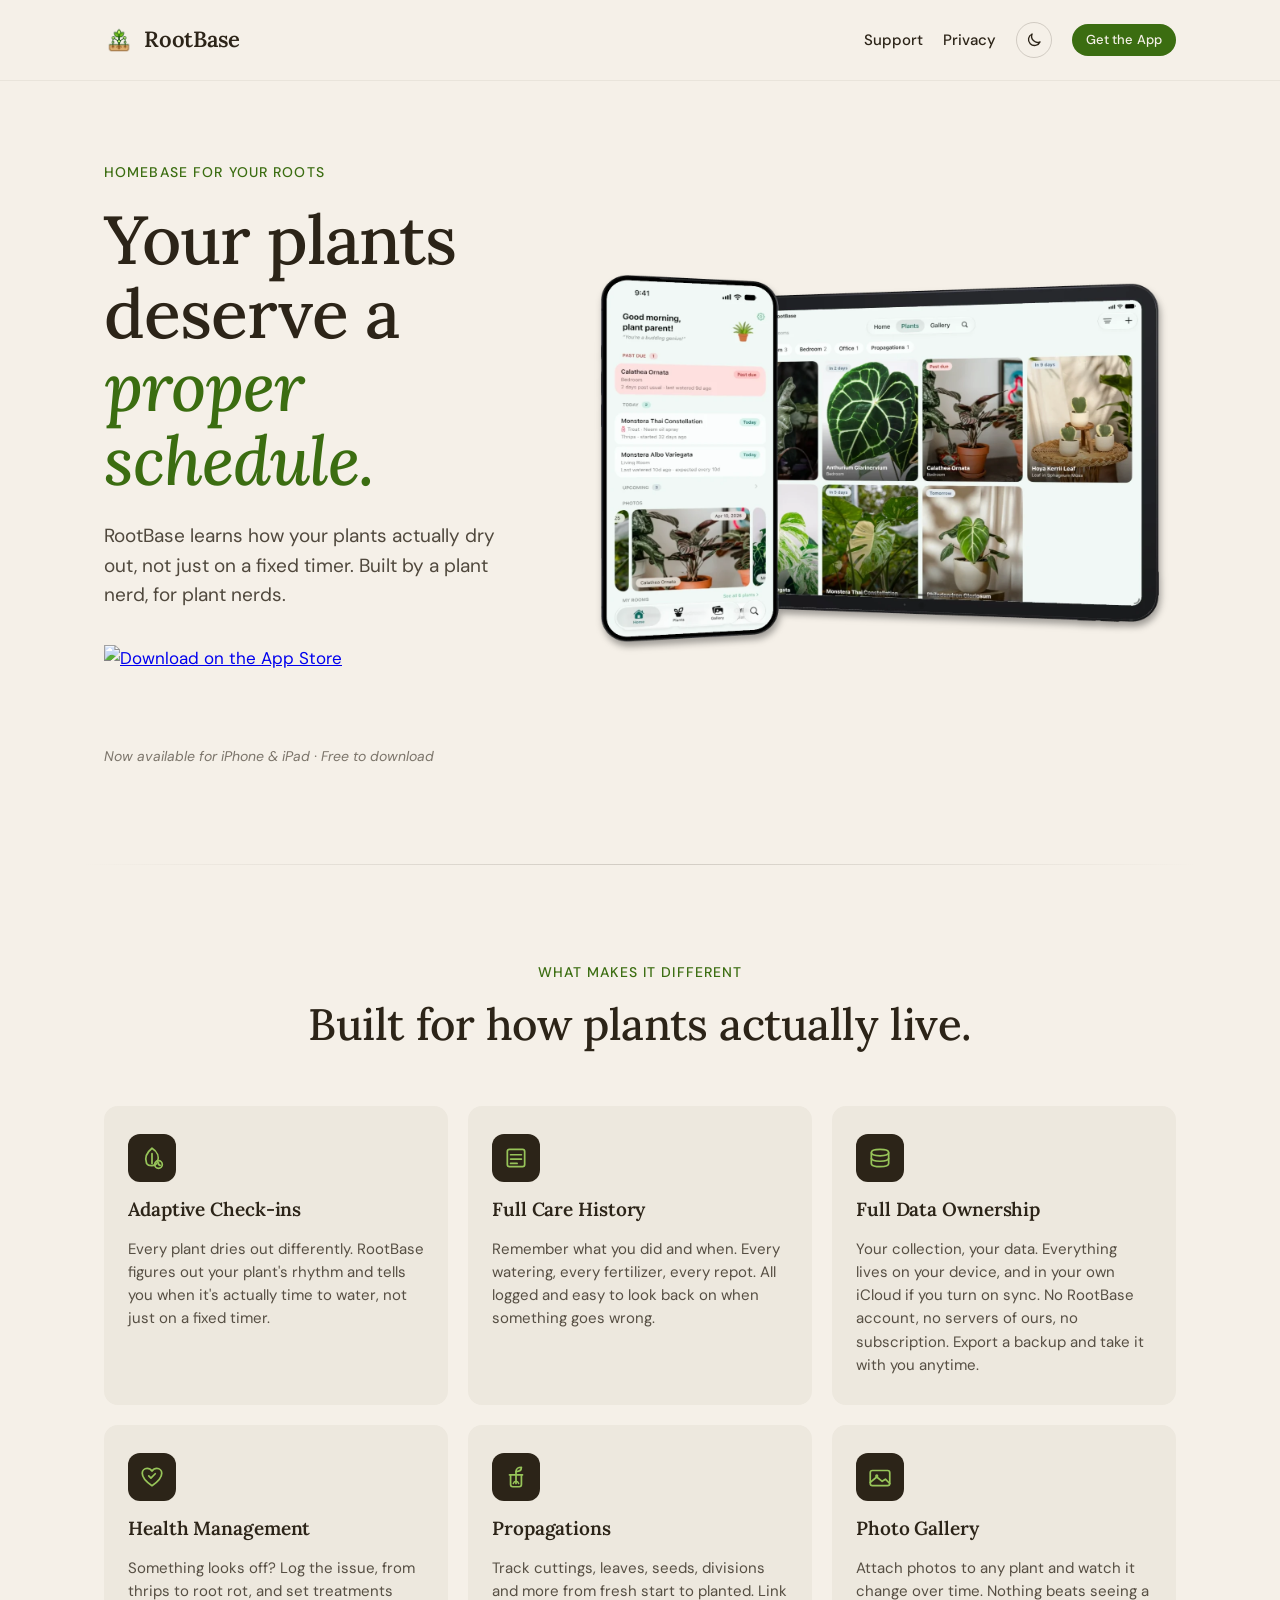
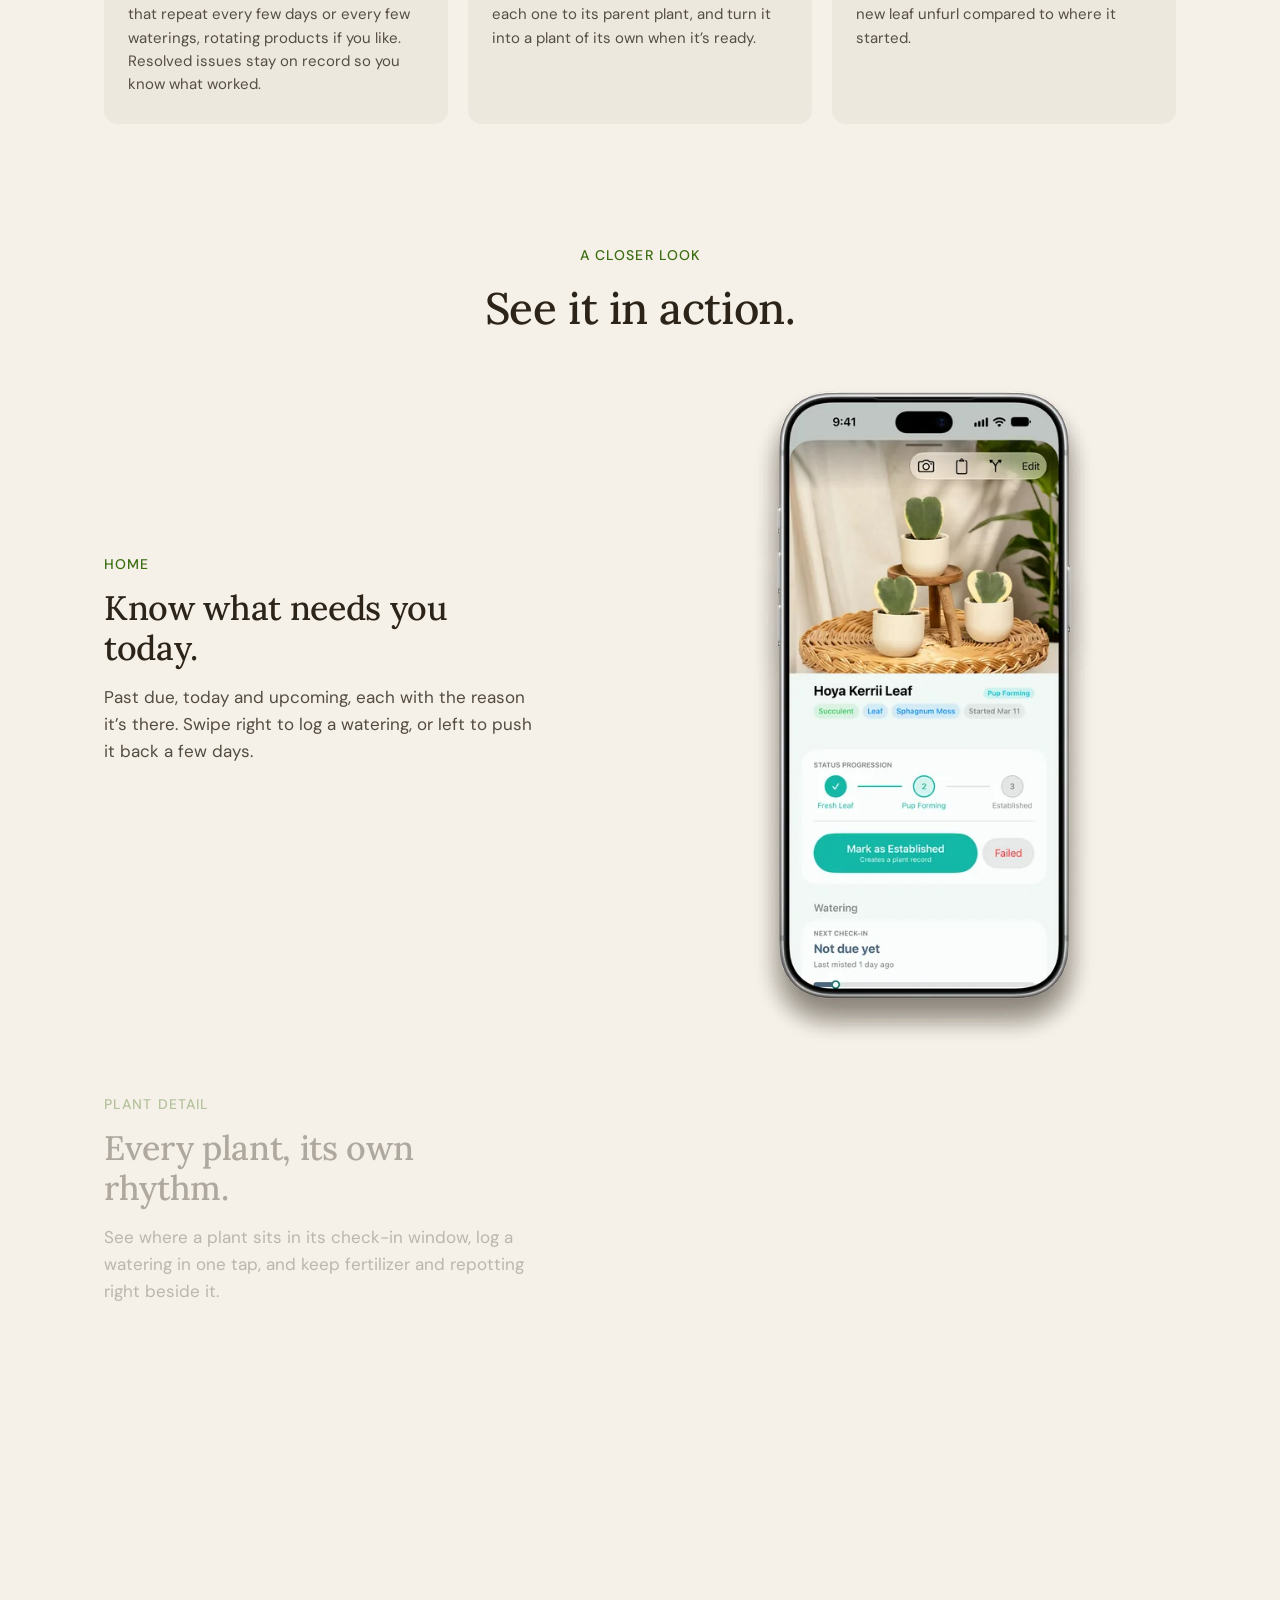
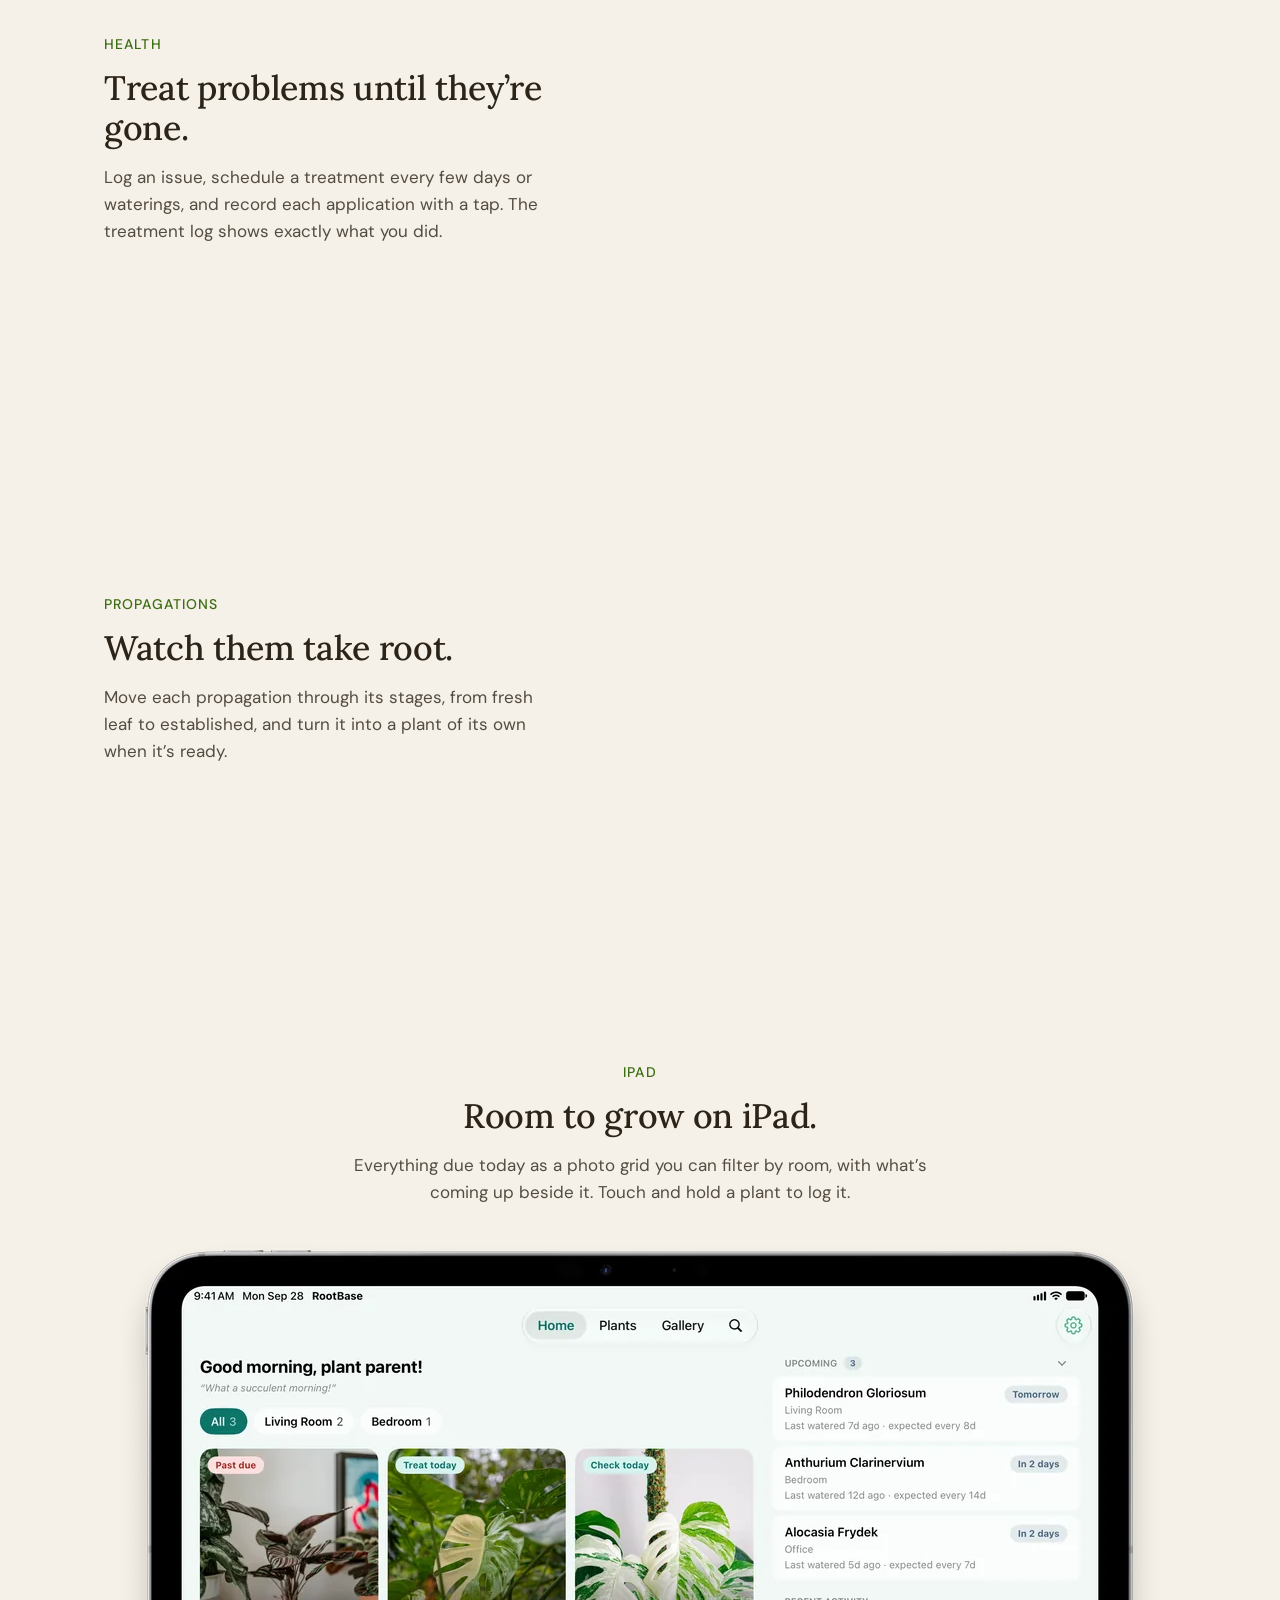
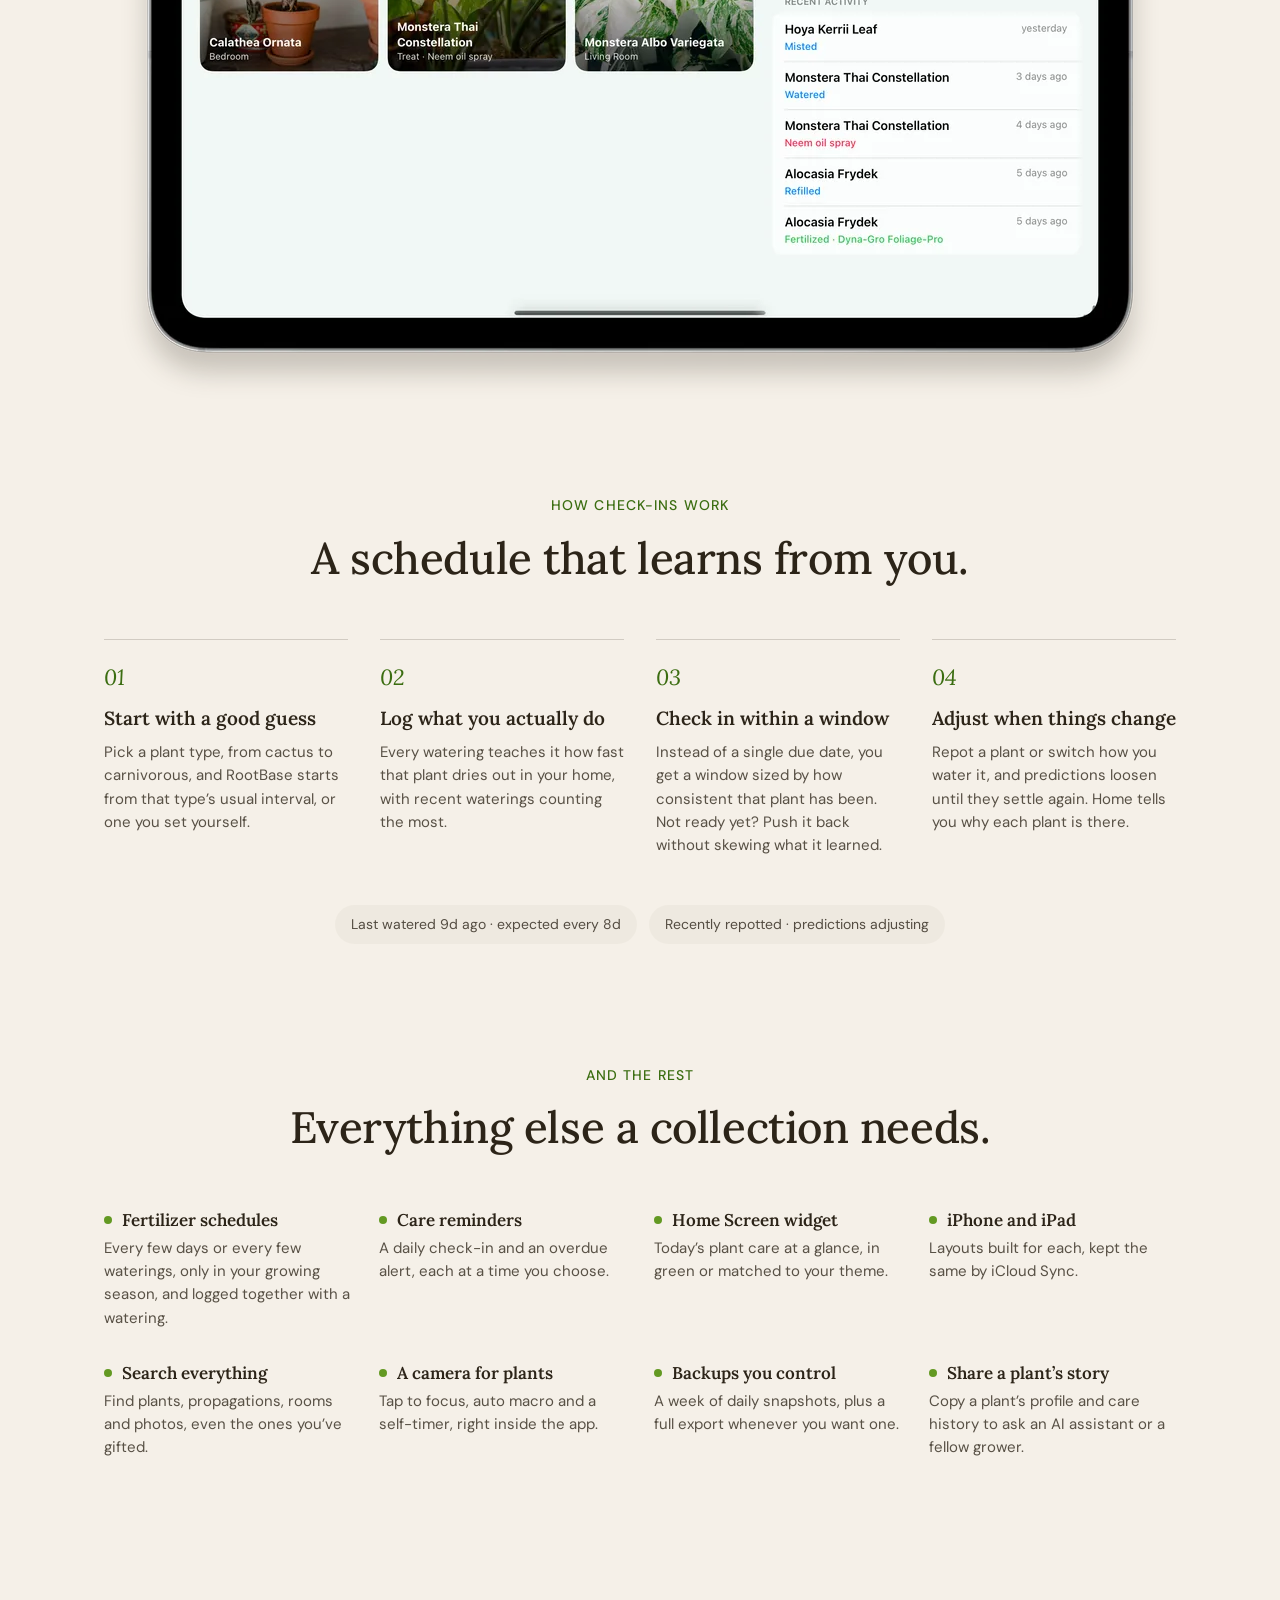
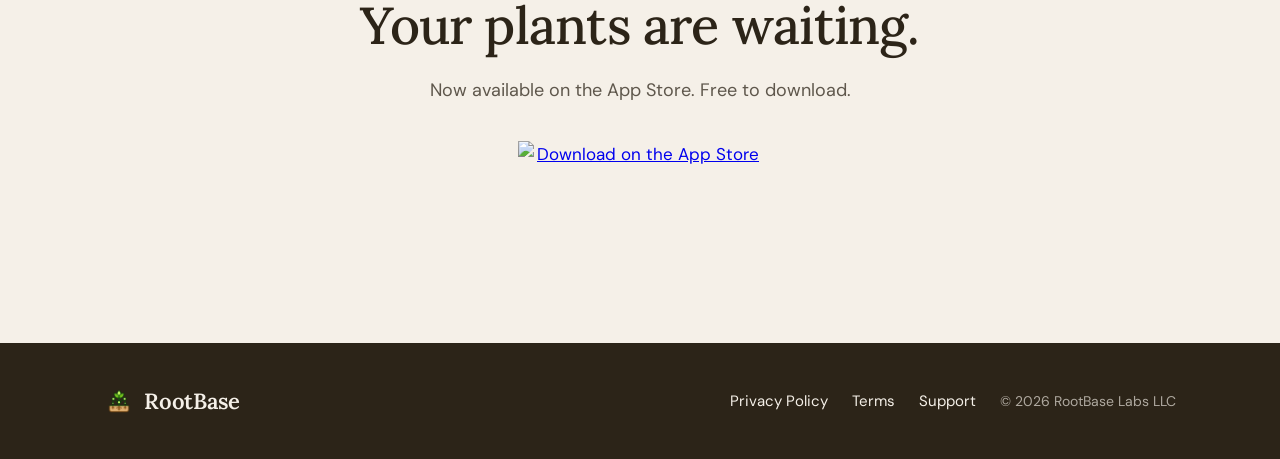
==== commit 9ce40ccf: "Pin the showcase phone and bake in its shadow - On screens 900px and wider, one phone stays pinned b" ====
--- a/index.html
+++ b/index.html
@@ -32,6 +32,7 @@
   <link rel="stylesheet" href="styles.css">
   <meta name="color-scheme" content="light dark">
   <script src="theme.js"></script>
+  <script src="showcase.js" defer></script>
   <script type="application/ld+json">
   {
     "@context": "https://schema.org",
@@ -182,37 +183,47 @@
           <h2 class="section-title">See it in action.</h2>
         </div>
         <div class="showcase-list">
-          <div class="showcase-row">
-            <div class="showcase-copy">
-              <p class="eyebrow">Home</p>
-              <h3 class="showcase-title">Know what needs you today.</h3>
-              <p class="showcase-body">Past due, today and upcoming, each with the reason it&rsquo;s there. Swipe right to log a watering, or left to push it back a few days.</p>
-            </div>
-            <figure class="device device-phone"><img src="assets/images/showcase/iphone-home-360.webp" srcset="assets/images/showcase/iphone-home-360.webp 360w, assets/images/showcase/iphone-home-720.webp 720w" sizes="(max-width: 768px) 240px, 300px" width="360" height="735" alt="RootBase Home screen on iPhone listing a past-due Calathea and two plants due today, with photos below." loading="lazy" decoding="async" /></figure>
-          </div>
-          <div class="showcase-row showcase-row--flip">
-            <div class="showcase-copy">
-              <p class="eyebrow">Plant detail</p>
-              <h3 class="showcase-title">Every plant, its own rhythm.</h3>
-              <p class="showcase-body">See where a plant sits in its check-in window, log a watering in one tap, and keep fertilizer and repotting right beside it.</p>
-            </div>
-            <figure class="device device-phone"><img src="assets/images/showcase/iphone-plant-360.webp" srcset="assets/images/showcase/iphone-plant-360.webp 360w, assets/images/showcase/iphone-plant-720.webp 720w" sizes="(max-width: 768px) 240px, 300px" width="360" height="735" alt="A Monstera Albo Variegata&rsquo;s page on iPhone showing its expected check-in, Water and Not Yet buttons, fertilizer and repot." loading="lazy" decoding="async" /></figure>
-          </div>
-          <div class="showcase-row">
-            <div class="showcase-copy">
-              <p class="eyebrow">Health</p>
-              <h3 class="showcase-title">Treat problems until they&rsquo;re gone.</h3>
-              <p class="showcase-body">Log an issue, schedule a treatment every few days or waterings, and record each application with a tap. The treatment log shows exactly what you did.</p>
-            </div>
-            <figure class="device device-phone"><img src="assets/images/showcase/iphone-health-360.webp" srcset="assets/images/showcase/iphone-health-360.webp 360w, assets/images/showcase/iphone-health-720.webp 720w" sizes="(max-width: 768px) 240px, 300px" width="360" height="735" alt="A Thrips issue on iPhone with a neem oil spray treatment every 4 days and its treatment log." loading="lazy" decoding="async" /></figure>
-          </div>
-          <div class="showcase-row showcase-row--flip">
-            <div class="showcase-copy">
-              <p class="eyebrow">Propagations</p>
-              <h3 class="showcase-title">Watch them take root.</h3>
-              <p class="showcase-body">Move each propagation through its stages, from fresh leaf to established, and turn it into a plant of its own when it&rsquo;s ready.</p>
-            </div>
-            <figure class="device device-phone"><img src="assets/images/showcase/iphone-propagation-360.webp" srcset="assets/images/showcase/iphone-propagation-360.webp 360w, assets/images/showcase/iphone-propagation-720.webp 720w" sizes="(max-width: 768px) 240px, 300px" width="360" height="735" alt="A Hoya Kerrii leaf propagation on iPhone at the Pup Forming stage, with a Mark as Established button." loading="lazy" decoding="async" /></figure>
+          <div class="showcase-tour">
+            <div class="showcase-steps">
+            <div class="showcase-row showcase-step is-active" data-step="0">
+              <div class="showcase-copy">
+                <p class="eyebrow">Home</p>
+                <h3 class="showcase-title">Know what needs you today.</h3>
+                <p class="showcase-body">Past due, today and upcoming, each with the reason it&rsquo;s there. Swipe right to log a watering, or left to push it back a few days.</p>
+              </div>
+              <figure class="device device-phone"><img src="assets/images/showcase/iphone-home-360.webp" srcset="assets/images/showcase/iphone-home-360.webp 446w, assets/images/showcase/iphone-home-720.webp 892w" sizes="(max-width: 768px) 298px, 372px" width="446" height="821" alt="RootBase Home screen on iPhone listing a past-due Calathea and two plants due today, with photos below." loading="lazy" decoding="async" /></figure>
+            </div>
+            <div class="showcase-row showcase-step showcase-row--flip" data-step="1">
+              <div class="showcase-copy">
+                <p class="eyebrow">Plant detail</p>
+                <h3 class="showcase-title">Every plant, its own rhythm.</h3>
+                <p class="showcase-body">See where a plant sits in its check-in window, log a watering in one tap, and keep fertilizer and repotting right beside it.</p>
+              </div>
+              <figure class="device device-phone"><img src="assets/images/showcase/iphone-plant-360.webp" srcset="assets/images/showcase/iphone-plant-360.webp 446w, assets/images/showcase/iphone-plant-720.webp 892w" sizes="(max-width: 768px) 298px, 372px" width="446" height="821" alt="A Monstera Albo Variegata&rsquo;s page on iPhone showing its expected check-in, Water and Not Yet buttons, fertilizer and repot." loading="lazy" decoding="async" /></figure>
+            </div>
+            <div class="showcase-row showcase-step" data-step="2">
+              <div class="showcase-copy">
+                <p class="eyebrow">Health</p>
+                <h3 class="showcase-title">Treat problems until they&rsquo;re gone.</h3>
+                <p class="showcase-body">Log an issue, schedule a treatment every few days or waterings, and record each application with a tap. The treatment log shows exactly what you did.</p>
+              </div>
+              <figure class="device device-phone"><img src="assets/images/showcase/iphone-health-360.webp" srcset="assets/images/showcase/iphone-health-360.webp 446w, assets/images/showcase/iphone-health-720.webp 892w" sizes="(max-width: 768px) 298px, 372px" width="446" height="821" alt="A Thrips issue on iPhone with a neem oil spray treatment every 4 days and its treatment log." loading="lazy" decoding="async" /></figure>
+            </div>
+            <div class="showcase-row showcase-step showcase-row--flip" data-step="3">
+              <div class="showcase-copy">
+                <p class="eyebrow">Propagations</p>
+                <h3 class="showcase-title">Watch them take root.</h3>
+                <p class="showcase-body">Move each propagation through its stages, from fresh leaf to established, and turn it into a plant of its own when it&rsquo;s ready.</p>
+              </div>
+              <figure class="device device-phone"><img src="assets/images/showcase/iphone-propagation-360.webp" srcset="assets/images/showcase/iphone-propagation-360.webp 446w, assets/images/showcase/iphone-propagation-720.webp 892w" sizes="(max-width: 768px) 298px, 372px" width="446" height="821" alt="A Hoya Kerrii leaf propagation on iPhone at the Pup Forming stage, with a Mark as Established button." loading="lazy" decoding="async" /></figure>
+            </div>
+            </div>
+            <figure class="device device-phone showcase-stage">
+              <img class="showcase-shot is-active" src="assets/images/showcase/iphone-home-360.webp" srcset="assets/images/showcase/iphone-home-360.webp 446w, assets/images/showcase/iphone-home-720.webp 892w" sizes="(max-width: 768px) 298px, 372px" width="446" height="821" alt="RootBase Home screen on iPhone listing a past-due Calathea and two plants due today, with photos below." loading="lazy" decoding="async" />
+              <img class="showcase-shot" src="assets/images/showcase/iphone-plant-360.webp" srcset="assets/images/showcase/iphone-plant-360.webp 446w, assets/images/showcase/iphone-plant-720.webp 892w" sizes="(max-width: 768px) 298px, 372px" width="446" height="821" alt="A Monstera Albo Variegata&rsquo;s page on iPhone showing its expected check-in, Water and Not Yet buttons, fertilizer and repot." loading="lazy" decoding="async" />
+              <img class="showcase-shot" src="assets/images/showcase/iphone-health-360.webp" srcset="assets/images/showcase/iphone-health-360.webp 446w, assets/images/showcase/iphone-health-720.webp 892w" sizes="(max-width: 768px) 298px, 372px" width="446" height="821" alt="A Thrips issue on iPhone with a neem oil spray treatment every 4 days and its treatment log." loading="lazy" decoding="async" />
+              <img class="showcase-shot" src="assets/images/showcase/iphone-propagation-360.webp" srcset="assets/images/showcase/iphone-propagation-360.webp 446w, assets/images/showcase/iphone-propagation-720.webp 892w" sizes="(max-width: 768px) 298px, 372px" width="446" height="821" alt="A Hoya Kerrii leaf propagation on iPhone at the Pup Forming stage, with a Mark as Established button." loading="lazy" decoding="async" />
+            </figure>
           </div>
           <div class="showcase-row showcase-row--wide">
             <div class="showcase-copy">
@@ -220,7 +231,7 @@
               <h3 class="showcase-title">Room to grow on iPad.</h3>
               <p class="showcase-body">Everything due today as a photo grid you can filter by room, with what&rsquo;s coming up beside it. Touch and hold a plant to log it.</p>
             </div>
-            <figure class="device device-tablet"><img src="assets/images/showcase/ipad-home-1000.webp" srcset="assets/images/showcase/ipad-home-1000.webp 1000w, assets/images/showcase/ipad-home-2000.webp 2000w" sizes="(max-width: 1120px) calc(100vw - 48px), 1000px" width="1000" height="712" alt="RootBase Home on iPad: a grid of plants due today filtered by room, beside Upcoming and Recent Activity." loading="lazy" decoding="async" /></figure>
+            <figure class="device device-tablet"><img src="assets/images/showcase/ipad-home-1000.webp" srcset="assets/images/showcase/ipad-home-1000.webp 1072w, assets/images/showcase/ipad-home-2000.webp 2144w" sizes="(max-width: 1120px) calc((100vw - 48px) * 1.072), 1072px" width="1072" height="784" alt="RootBase Home on iPad: a grid of plants due today filtered by room, beside Upcoming and Recent Activity." loading="lazy" decoding="async" /></figure>
           </div>
         </div>
       </div>
--- a/styles.css
+++ b/styles.css
@@ -385,6 +385,12 @@
   gap: 112px;
 }
 
+.showcase-steps {
+  display: flex;
+  flex-direction: column;
+  gap: 112px;
+}
+
 .showcase-row {
   display: grid;
   grid-template-columns: 1fr 1fr;
@@ -426,7 +432,9 @@
   text-align: center;
 }
 
-/* Screenshots come composited into Apple's product bezels, transparent around the device. */
+/* Screenshots come composited into Apple's product bezels with the shadow baked in, since a
+   CSS drop-shadow on them painted in rectangular tiles while they decoded. The figure is sized
+   to the device; the image's shadow margins overflow it (percentages of the device's width). */
 .device {
   margin: 0;
   justify-self: center;
@@ -434,9 +442,7 @@
 
 .device img {
   display: block;
-  width: 100%;
   height: auto;
-  filter: drop-shadow(0 24px 32px rgba(44, 36, 24, 0.22));
 }
 
 .device-phone {
@@ -444,9 +450,72 @@
   max-width: 100%;
 }
 
+.device-phone img {
+  width: 123.95%;
+  max-width: none;
+  margin: -5.31% 0 -18.64% -11.97%;
+}
+
 .device-tablet {
   width: 100%;
   max-width: 1000px;
+}
+
+.device-tablet img {
+  width: 107.2%;
+  max-width: none;
+  margin: -1.59% 0 -5.61% -3.6%;
+}
+
+/* Pinned-phone tour: only with showcase.js, and only where there's room beside the captions. */
+.showcase-stage { display: none; }
+
+@media (min-width: 900px) {
+  .has-showcase-stage .showcase-tour {
+    display: grid;
+    grid-template-columns: 1fr 1fr;
+    gap: 64px;
+    align-items: start;
+  }
+
+  .has-showcase-stage .showcase-steps { gap: 0; }
+
+  .has-showcase-stage .showcase-step {
+    display: flex;
+    align-items: center;
+    min-height: 60vh;
+  }
+
+  .has-showcase-stage .showcase-step .device { display: none; }
+
+  .has-showcase-stage .showcase-step .showcase-copy {
+    order: 0;
+    opacity: 0.35;
+    transition: opacity 0.3s ease;
+  }
+
+  .has-showcase-stage .showcase-step.is-active .showcase-copy { opacity: 1; }
+
+  /* Phone is 300px wide, about 612px tall. */
+  .has-showcase-stage .showcase-stage {
+    display: grid;
+    position: sticky;
+    top: max(88px, calc(50vh - 306px));
+    margin: max(0px, calc(30vh - 306px)) 0;
+  }
+
+  .showcase-stage .showcase-shot {
+    grid-area: 1 / 1;
+    opacity: 0;
+    transition: opacity 0.4s ease;
+  }
+
+  .showcase-stage .showcase-shot.is-active { opacity: 1; }
+}
+
+@media (prefers-reduced-motion: reduce) {
+  .showcase-stage .showcase-shot,
+  .has-showcase-stage .showcase-step .showcase-copy { transition: none; }
 }
 
 /* ============ How check-ins work ============ */
@@ -728,7 +797,7 @@
   .features { padding: 72px 0; }
   .how, .more { padding: 16px 0 72px; }
   .showcase { padding: 16px 0 80px; }
-  .showcase-list { gap: 72px; }
+  .showcase-list, .showcase-steps { gap: 72px; }
   .showcase-row { grid-template-columns: 1fr; gap: 32px; }
   .showcase-row--flip .showcase-copy { order: 0; }
   .showcase-copy { justify-self: start; }
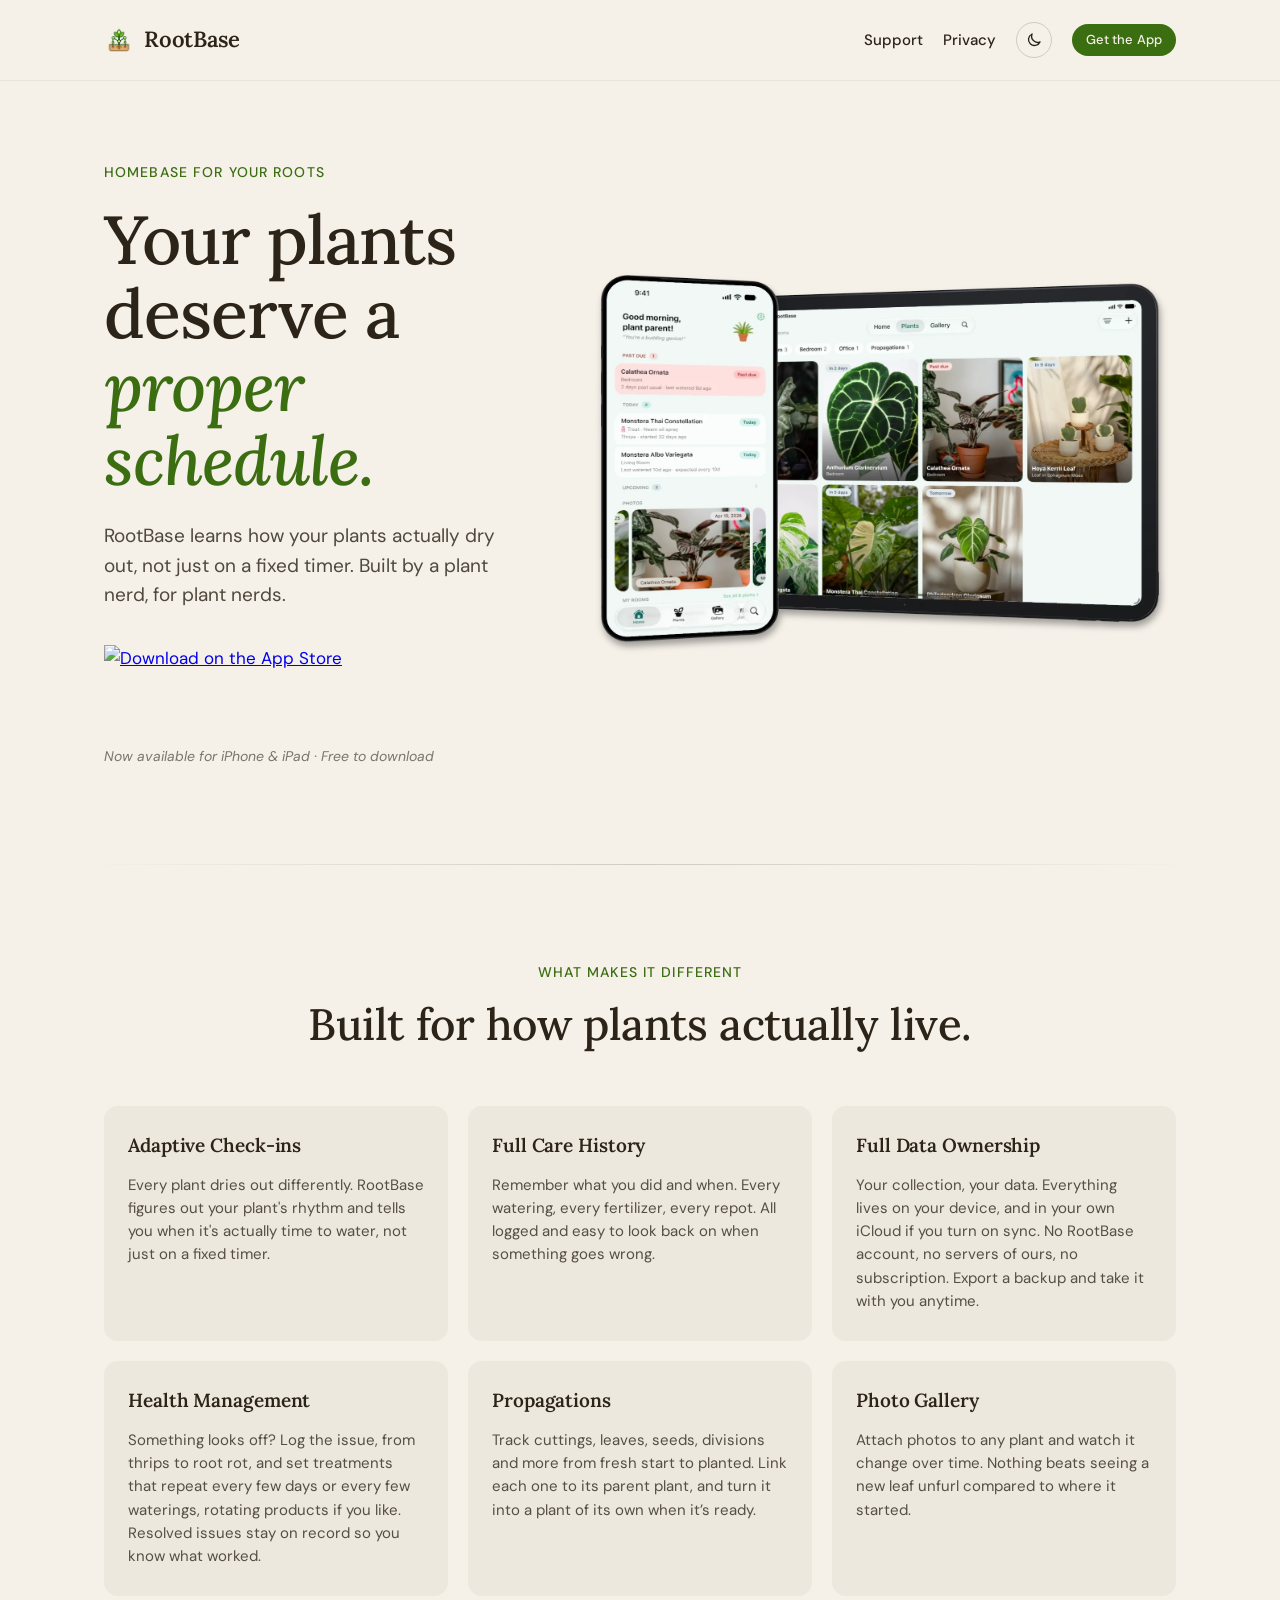
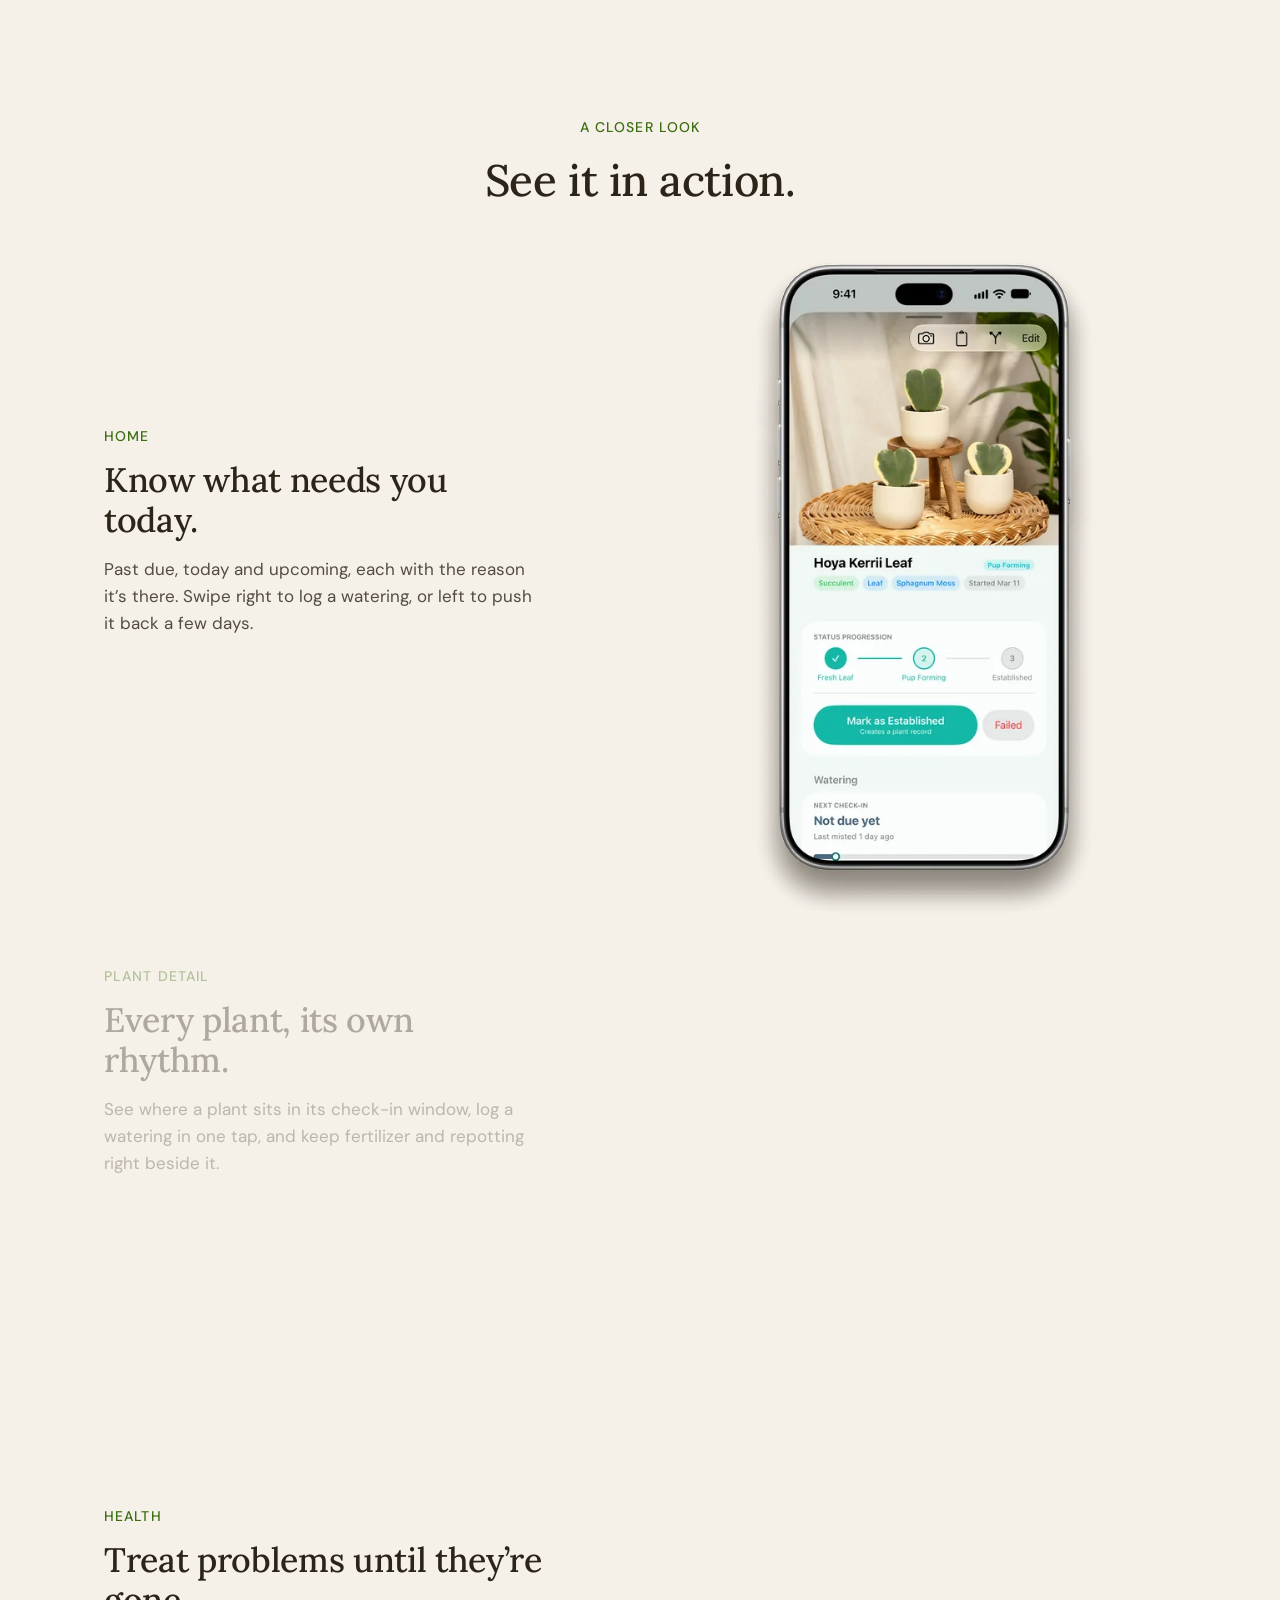
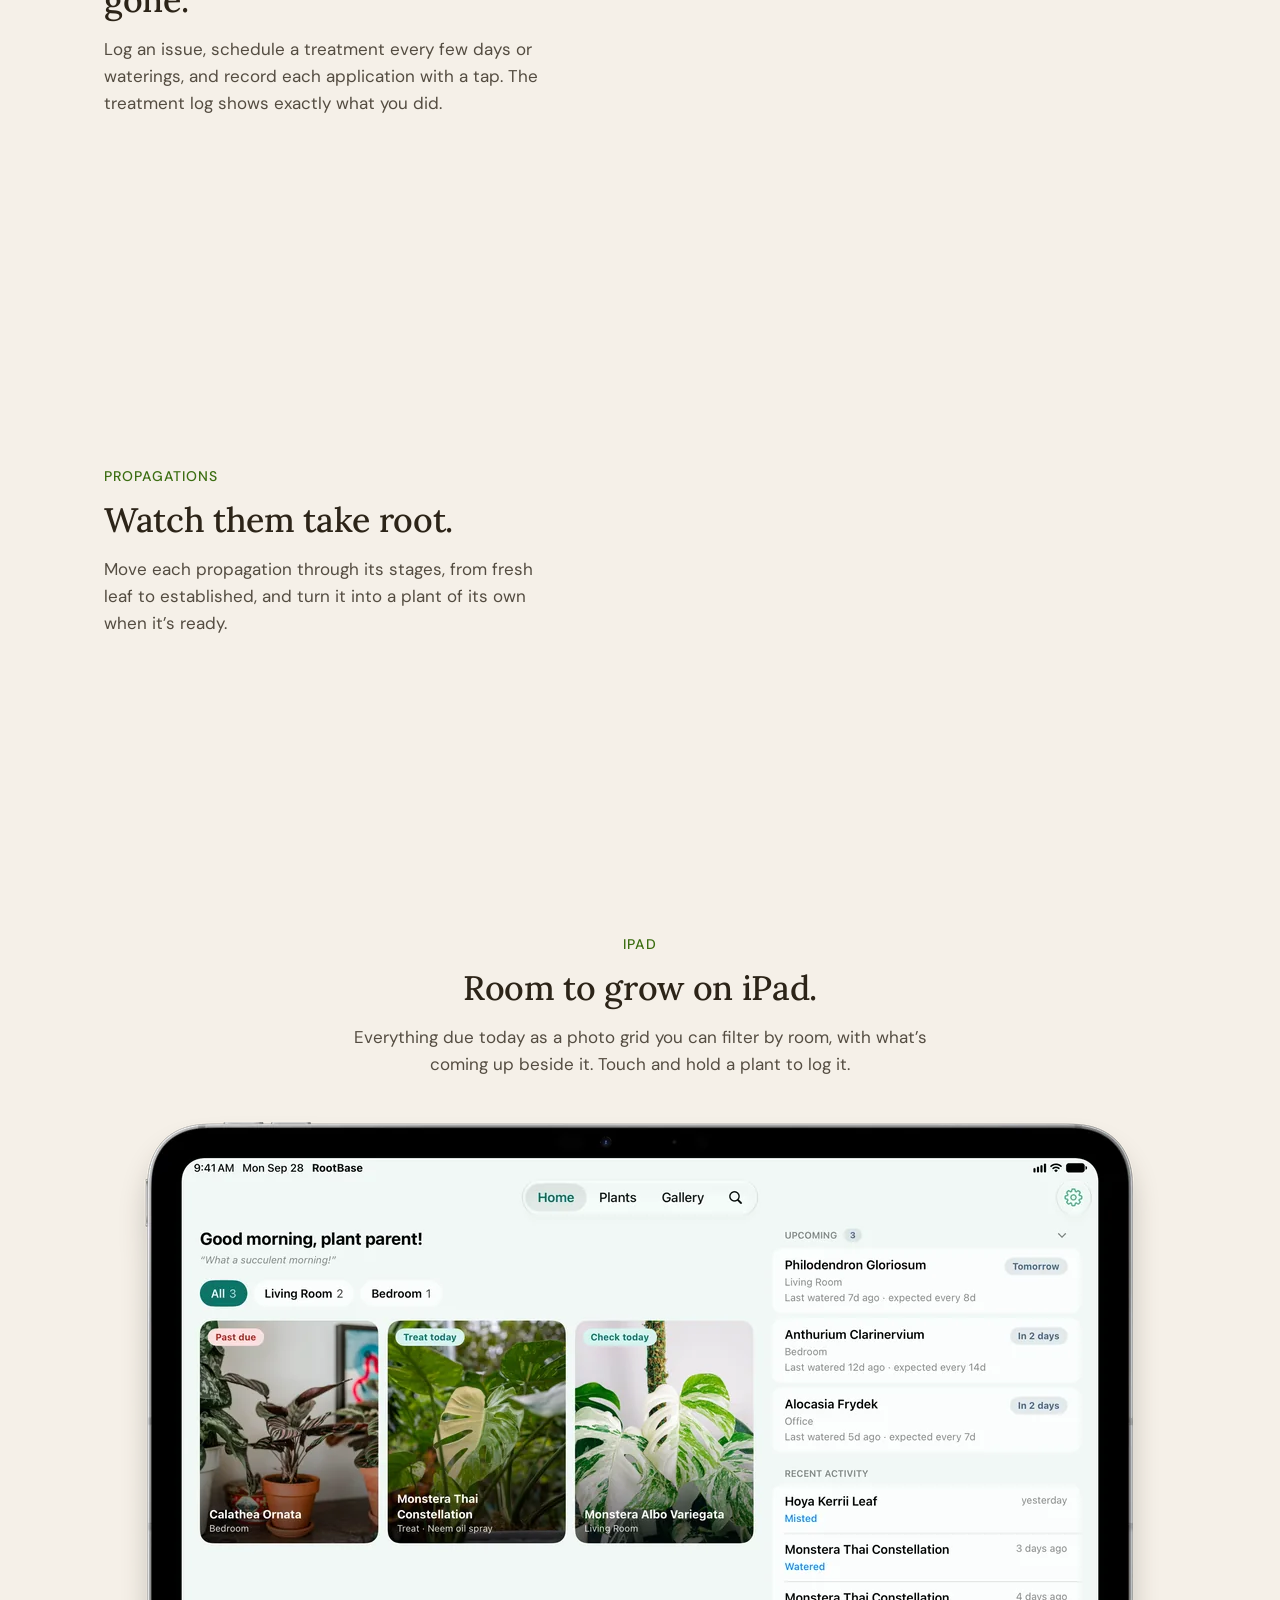
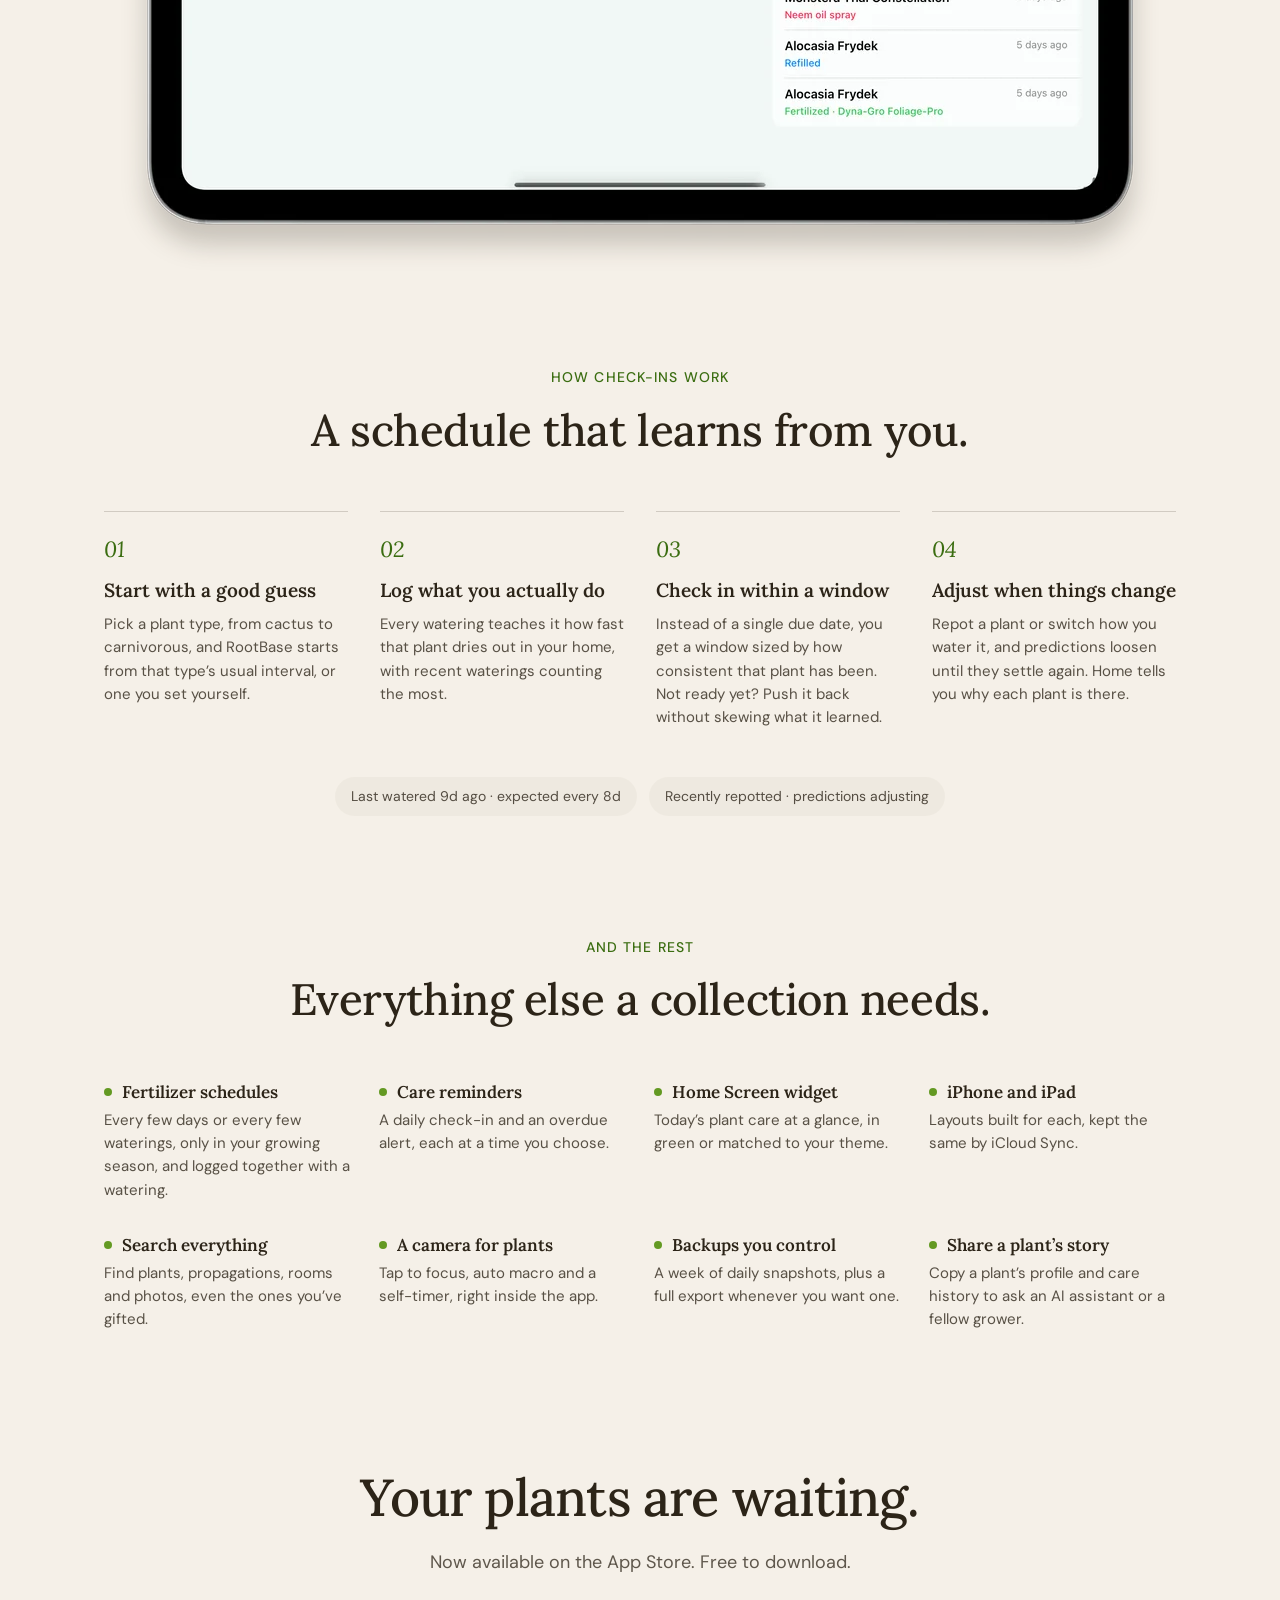
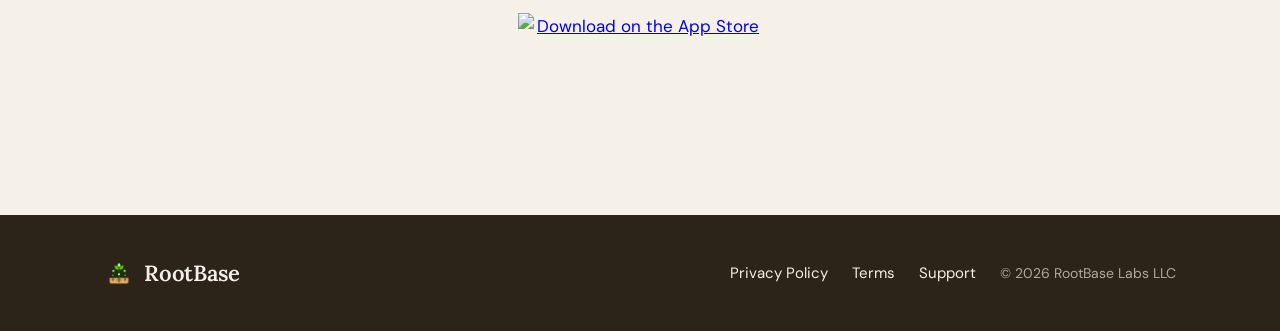
==== commit b448d8cf: "Remove the icons from the home page feature cards Co-Authored-By: Claude Opus 5.5 <noreply@anthropic" ====
--- a/index.html
+++ b/index.html
@@ -104,71 +104,26 @@
         </div>
         <ul class="features-grid">
           <li class="feature-card">
-            <div class="feature-icon" aria-hidden="true">
-              <svg viewBox="0 0 24 24" xmlns="http://www.w3.org/2000/svg" role="img" aria-label="Adaptive check-ins icon">
-                <path d="M12 3 C 7 7, 5 12, 7 17 C 9 20, 15 20, 17 16 C 19 11, 17 6, 12 3 Z" fill="none" stroke="#97C459" stroke-width="1.6" stroke-linejoin="round"/>
-                <path d="M12 8 L 12 17" stroke="#97C459" stroke-width="1.6" stroke-linecap="round"/>
-                <circle cx="18" cy="18" r="3.5" fill="none" stroke="#97C459" stroke-width="1.6"/>
-                <path d="M18 16.5 L 18 18 L 19.5 18.8" stroke="#97C459" stroke-width="1.6" stroke-linecap="round" stroke-linejoin="round" fill="none"/>
-              </svg>
-            </div>
             <h3 class="feature-title">Adaptive Check-ins</h3>
             <p class="feature-body">Every plant dries out differently. RootBase figures out your plant's rhythm and tells you when it's actually time to water, not just on a fixed timer.</p>
           </li>
           <li class="feature-card">
-            <div class="feature-icon" aria-hidden="true">
-              <svg viewBox="0 0 24 24" xmlns="http://www.w3.org/2000/svg" role="img" aria-label="Full care history icon">
-                <rect x="4" y="4" width="16" height="16" rx="2" fill="none" stroke="#97C459" stroke-width="1.6"/>
-                <line x1="7" y1="9" x2="17" y2="9" stroke="#97C459" stroke-width="1.6" stroke-linecap="round"/>
-                <line x1="7" y1="13" x2="17" y2="13" stroke="#97C459" stroke-width="1.6" stroke-linecap="round"/>
-                <line x1="7" y1="17" x2="13" y2="17" stroke="#97C459" stroke-width="1.6" stroke-linecap="round"/>
-              </svg>
-            </div>
             <h3 class="feature-title">Full Care History</h3>
             <p class="feature-body">Remember what you did and when. Every watering, every fertilizer, every repot. All logged and easy to look back on when something goes wrong.</p>
           </li>
           <li class="feature-card">
-            <div class="feature-icon" aria-hidden="true">
-              <svg viewBox="0 0 24 24" xmlns="http://www.w3.org/2000/svg" role="img" aria-label="Full data ownership icon">
-                <path d="M4 7 C 4 5, 8 4, 12 4 C 16 4, 20 5, 20 7 L 20 17 C 20 19, 16 20, 12 20 C 8 20, 4 19, 4 17 Z" fill="none" stroke="#97C459" stroke-width="1.6"/>
-                <path d="M4 7 C 4 9, 8 10, 12 10 C 16 10, 20 9, 20 7" fill="none" stroke="#97C459" stroke-width="1.6"/>
-                <path d="M4 12 C 4 14, 8 15, 12 15 C 16 15, 20 14, 20 12" fill="none" stroke="#97C459" stroke-width="1.6"/>
-              </svg>
-            </div>
             <h3 class="feature-title">Full Data Ownership</h3>
             <p class="feature-body">Your collection, your data. Everything lives on your device, and in your own iCloud if you turn on sync. No RootBase account, no servers of ours, no subscription. Export a backup and take it with you anytime.</p>
           </li>
           <li class="feature-card">
-            <div class="feature-icon" aria-hidden="true">
-              <svg viewBox="0 0 24 24" xmlns="http://www.w3.org/2000/svg" role="img" aria-label="Health management icon">
-                <path d="M12 20 C 6 16, 3 12, 3 8.5 C 3 6, 5 4, 7.5 4 C 9.5 4, 11 5, 12 6.5 C 13 5, 14.5 4, 16.5 4 C 19 4, 21 6, 21 8.5 C 21 12, 18 16, 12 20 Z" fill="none" stroke="#97C459" stroke-width="1.6" stroke-linejoin="round"/>
-                <path d="M9 11 L 11 13 L 15 9" stroke="#97C459" stroke-width="1.6" stroke-linecap="round" stroke-linejoin="round" fill="none"/>
-              </svg>
-            </div>
             <h3 class="feature-title">Health Management</h3>
             <p class="feature-body">Something looks off? Log the issue, from thrips to root rot, and set treatments that repeat every few days or every few waterings, rotating products if you like. Resolved issues stay on record so you know what worked.</p>
           </li>
           <li class="feature-card">
-            <div class="feature-icon" aria-hidden="true">
-              <svg viewBox="0 0 24 24" xmlns="http://www.w3.org/2000/svg" role="img" aria-label="Propagations icon">
-                <path d="M7 10 L 7 19 C 7 20, 8 21, 9 21 L 15 21 C 16 21, 17 20, 17 19 L 17 10" fill="none" stroke="#97C459" stroke-width="1.6" stroke-linejoin="round"/>
-                <path d="M6 10 L 18 10" stroke="#97C459" stroke-width="1.6" stroke-linecap="round"/>
-                <path d="M12 18 L 12 7" stroke="#97C459" stroke-width="1.6" stroke-linecap="round"/>
-                <path d="M12 7 C 12 4.5, 14 3, 17 3 C 17 5.5, 15 7, 12 7 Z" fill="none" stroke="#97C459" stroke-width="1.6" stroke-linejoin="round"/>
-                <path d="M9.5 18 C 10 16.5, 11 16, 12 16 M14.5 18 C 14 16.5, 13 16, 12 16" fill="none" stroke="#97C459" stroke-width="1.4" stroke-linecap="round"/>
-              </svg>
-            </div>
             <h3 class="feature-title">Propagations</h3>
             <p class="feature-body">Track cuttings, leaves, seeds, divisions and more from fresh start to planted. Link each one to its parent plant, and turn it into a plant of its own when it&rsquo;s ready.</p>
           </li>
           <li class="feature-card">
-            <div class="feature-icon" aria-hidden="true">
-              <svg viewBox="0 0 24 24" xmlns="http://www.w3.org/2000/svg" role="img" aria-label="Photo gallery icon">
-                <rect x="3" y="6" width="18" height="14" rx="2" fill="none" stroke="#97C459" stroke-width="1.6"/>
-                <circle cx="9" cy="11" r="1.5" fill="#97C459"/>
-                <path d="M3 17 L 9 12 L 14 16 L 17 14 L 21 18" stroke="#97C459" stroke-width="1.6" stroke-linecap="round" stroke-linejoin="round" fill="none"/>
-              </svg>
-            </div>
             <h3 class="feature-title">Photo Gallery</h3>
             <p class="feature-body">Attach photos to any plant and watch it change over time. Nothing beats seeing a new leaf unfurl compared to where it started.</p>
           </li>
--- a/styles.css
+++ b/styles.css
@@ -102,8 +102,10 @@
   display: inline-flex;
   align-items: center;
   gap: 10px;
+  flex-shrink: 0;
   text-decoration: none;
   color: var(--text);
+  white-space: nowrap;
 }
 
 .logo-mark {
@@ -128,6 +130,7 @@
 .nav-link {
   color: var(--text);
   text-decoration: none;
+  white-space: nowrap;
   font-weight: 500;
   font-size: 15px;
   transition: color 0.15s ease;
@@ -138,6 +141,7 @@
 .pill {
   display: inline-flex;
   align-items: center;
+  white-space: nowrap;
   padding: 6px 14px;
   border-radius: var(--radius-pill);
   font-size: 13px;
@@ -340,22 +344,6 @@
   gap: 16px;
 }
 
-.feature-icon {
-  width: 48px;
-  height: 48px;
-  background: var(--dark);
-  border-radius: 12px;
-  display: flex;
-  align-items: center;
-  justify-content: center;
-  flex-shrink: 0;
-}
-
-.feature-icon svg {
-  width: 26px;
-  height: 26px;
-}
-
 .feature-title {
   font-family: "Lora", Georgia, serif;
   font-weight: 600;
@@ -377,6 +365,8 @@
 /* ============ Showcase ============ */
 .showcase {
   padding: 24px 0 112px;
+  /* The baked-in shadows reach past the container; clip, not hidden, keeps the phone sticky. */
+  overflow-x: clip;
 }
 
 .showcase-list {
@@ -817,7 +807,19 @@
   .more-grid { grid-template-columns: 1fr; gap: 24px; }
 }
 
+/* Phones get the App Store link from the hero badge and Safari's Smart App Banner. */
+@media (max-width: 560px) {
+  .nav-inner .pill { display: none; }
+  .nav-links { gap: 16px; }
+}
+
 @media (max-width: 420px) {
-  .nav-inner .pill { display: none; }
   .container { padding: 0 18px; }
 }
+
+@media (max-width: 360px) {
+  .logo { gap: 8px; }
+  .logo-word { font-size: 19px; }
+  .nav-links { gap: 12px; }
+  .nav-link { font-size: 14px; }
+}
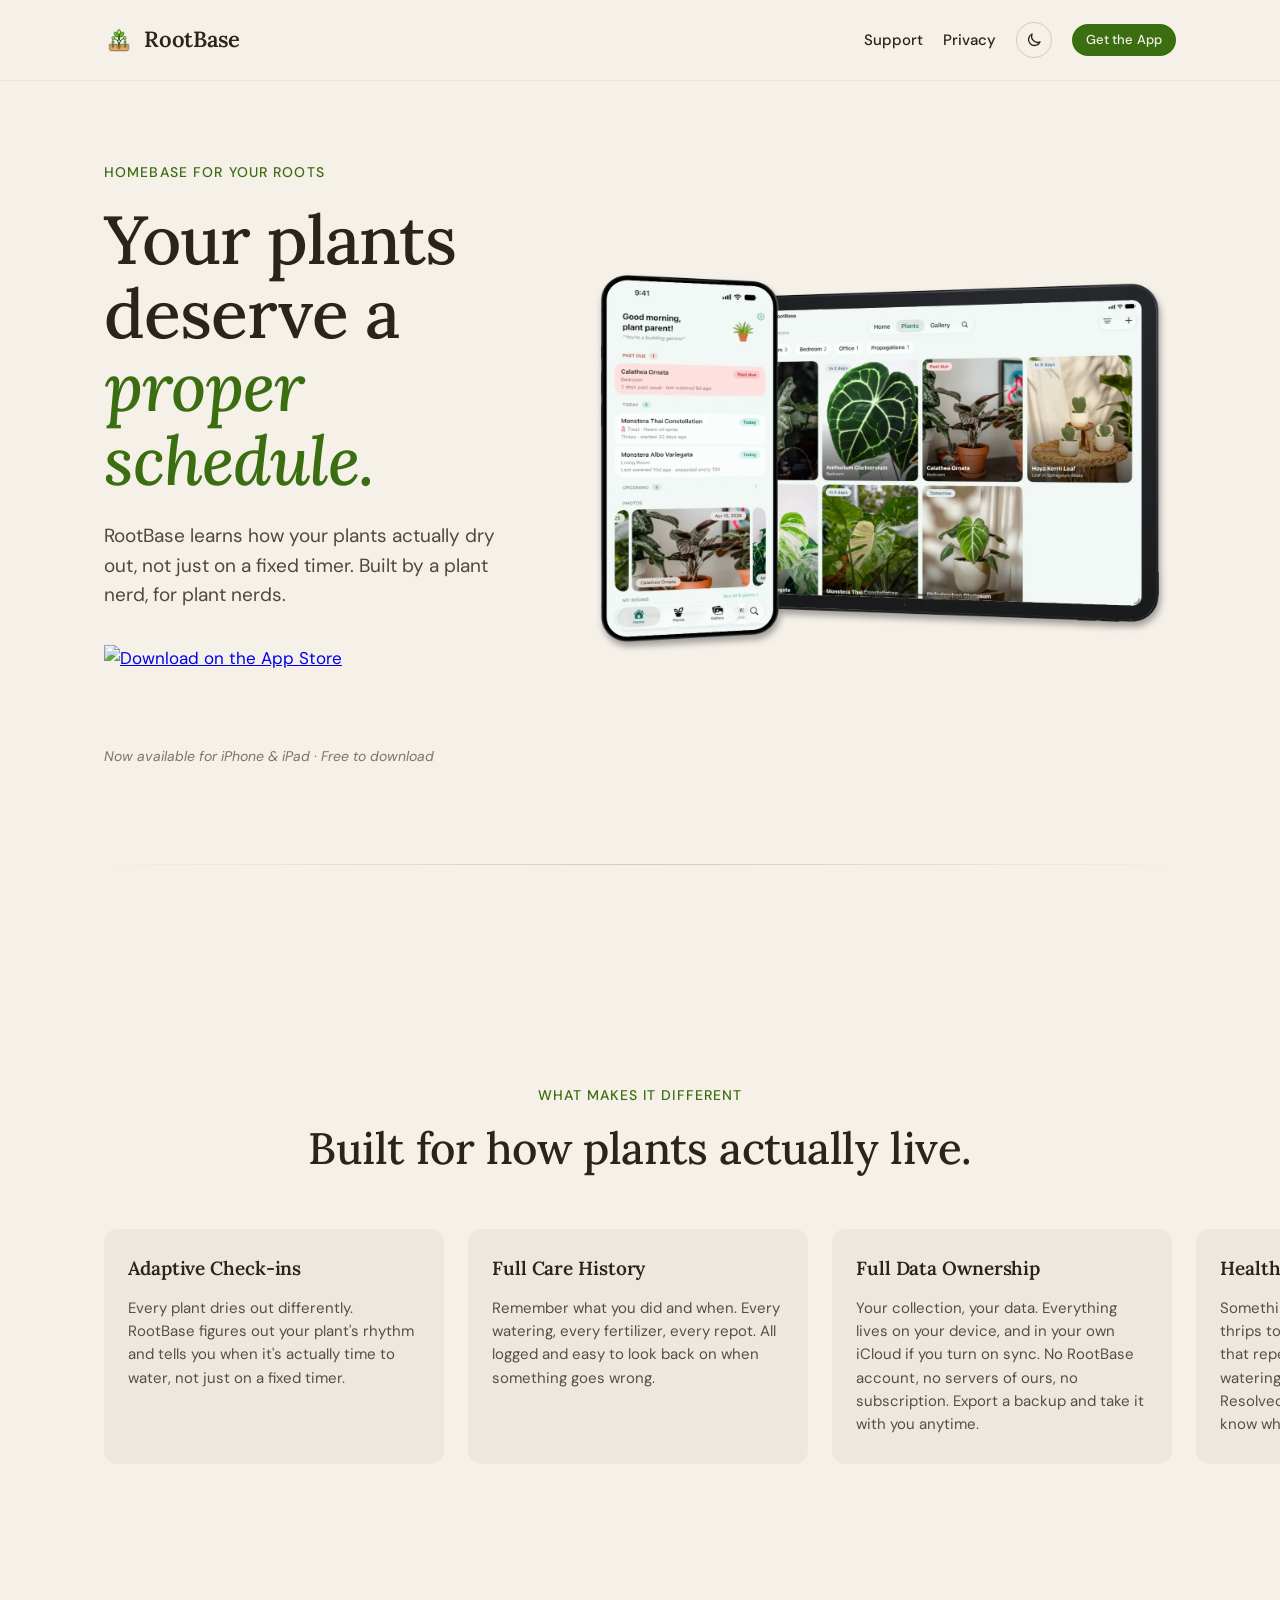
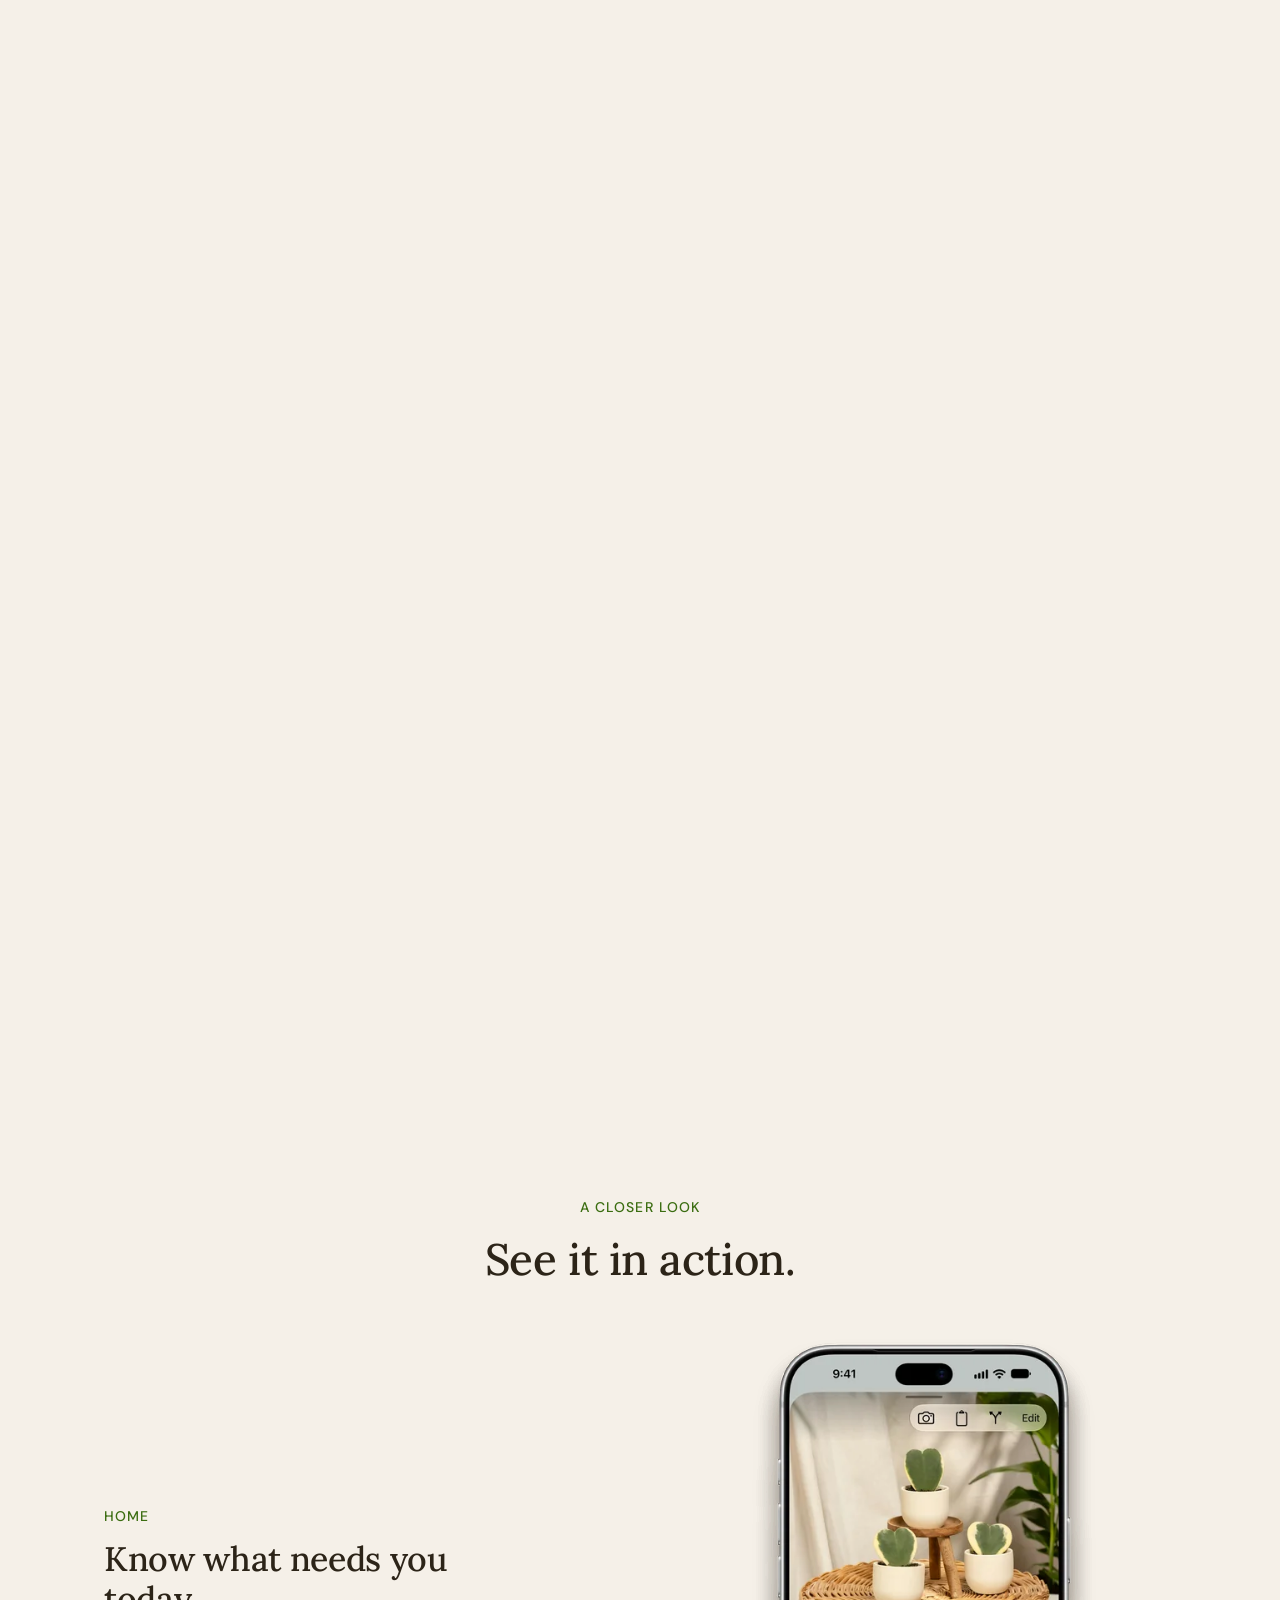
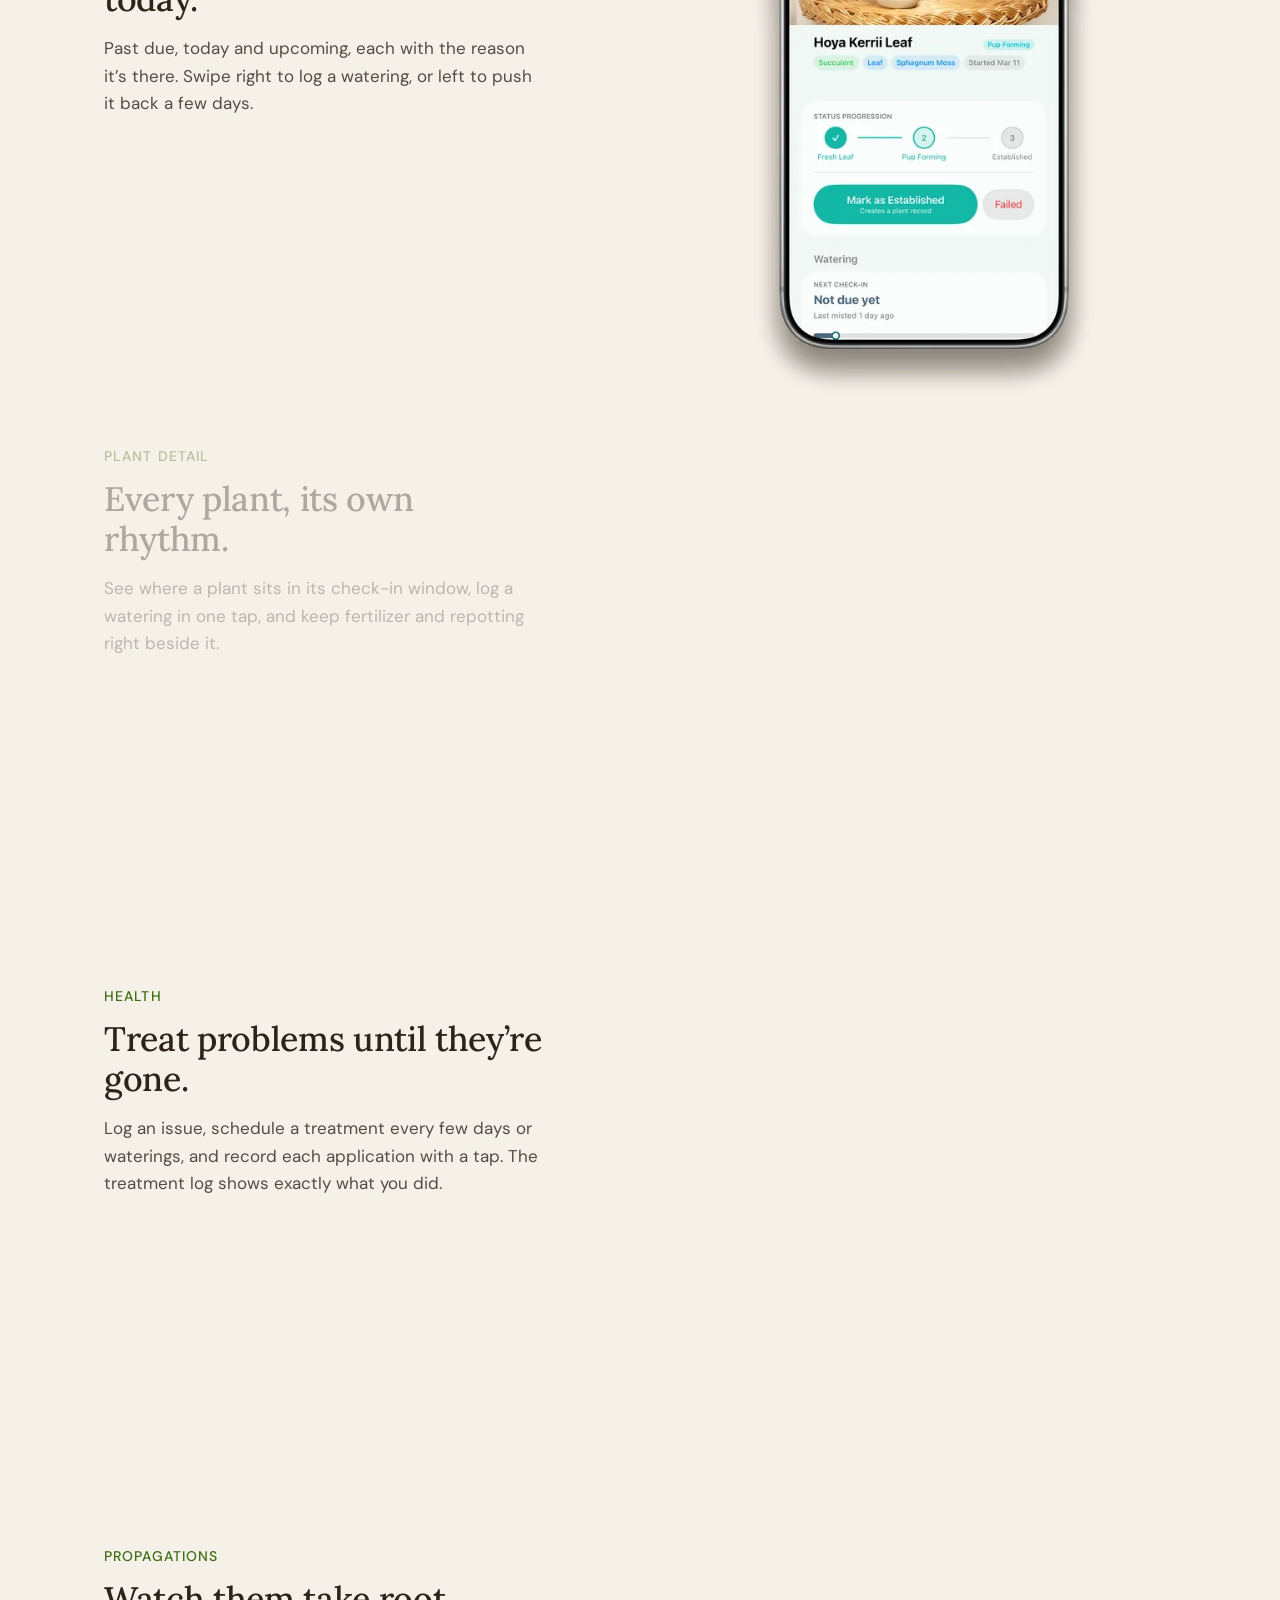
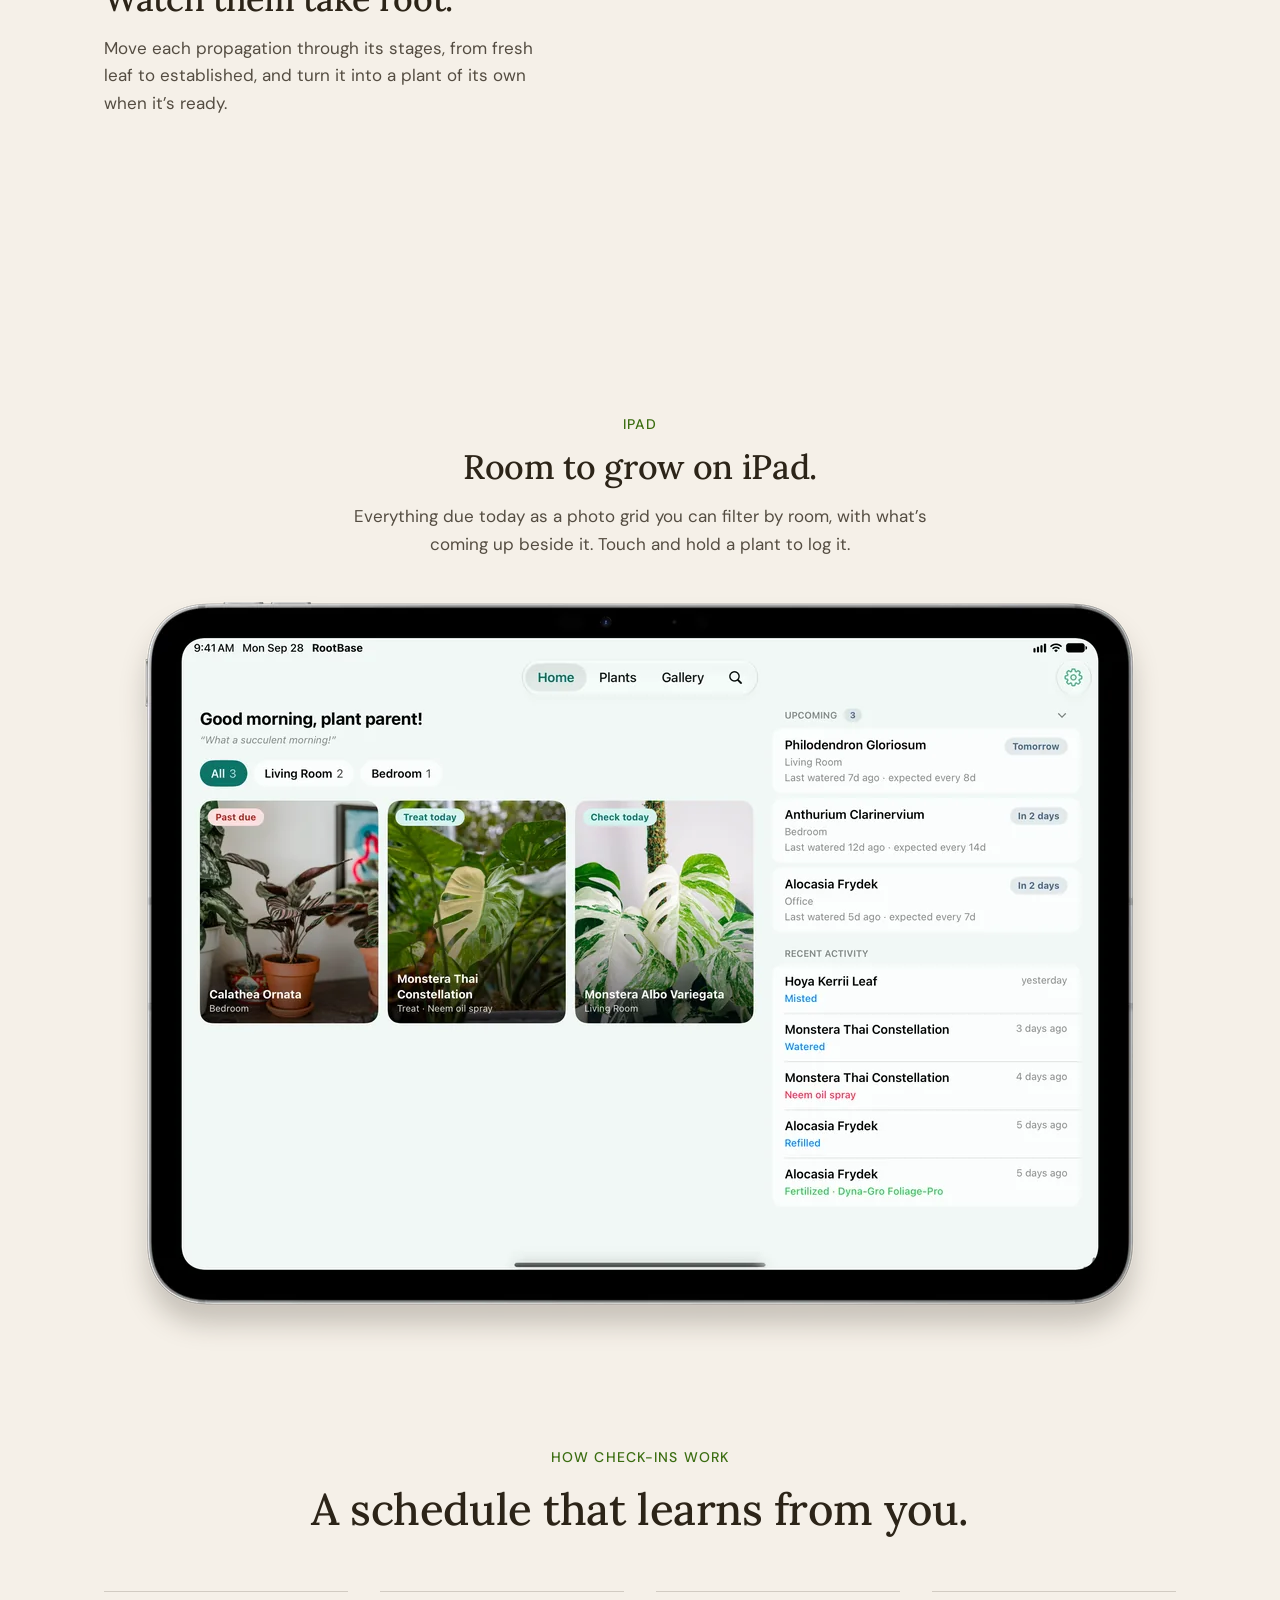
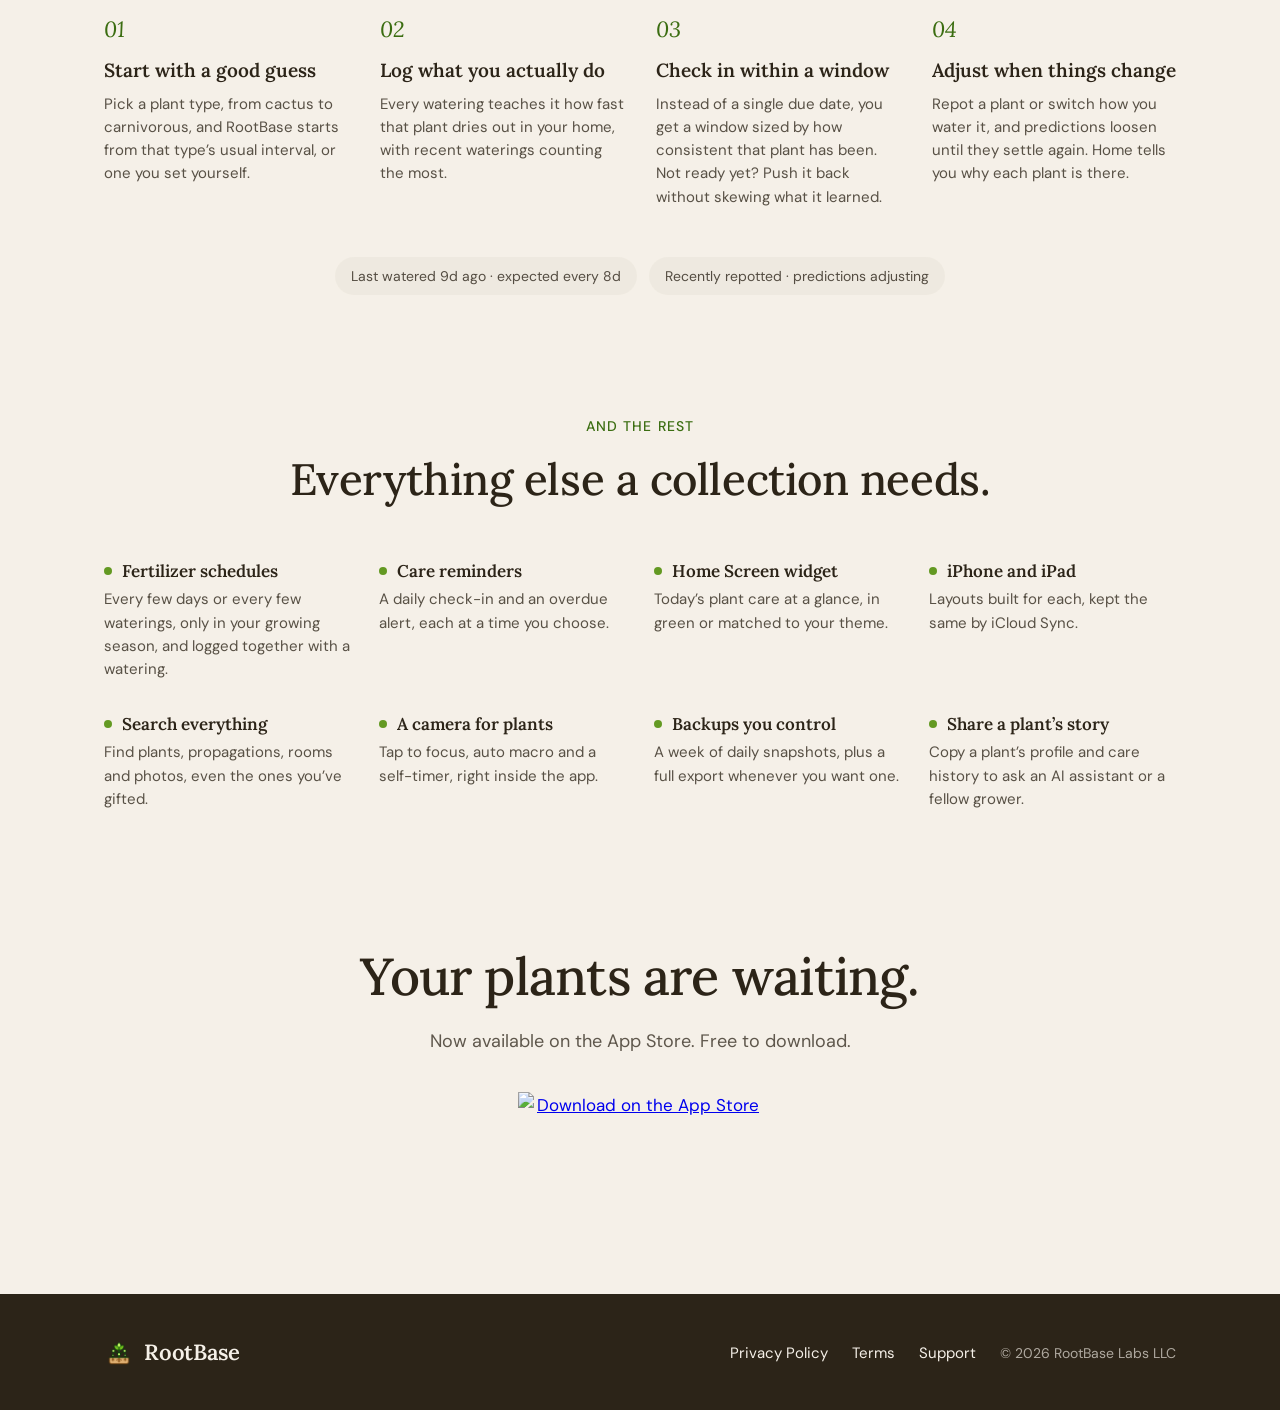
==== commit 42606c28: "Swipe the feature cards on phones and slide them sideways on desktop - Below 900px the six cards are" ====
--- a/index.html
+++ b/index.html
@@ -33,6 +33,7 @@
   <meta name="color-scheme" content="light dark">
   <script src="theme.js"></script>
   <script src="showcase.js" defer></script>
+  <script src="features.js" defer></script>
   <script type="application/ld+json">
   {
     "@context": "https://schema.org",
@@ -97,6 +98,8 @@
 
 
     <section class="features">
+      <div class="features-pin">
+      <div class="features-sticky">
       <div class="container">
         <div class="section-head">
           <p class="eyebrow">What makes it different</p>
@@ -128,6 +131,8 @@
             <p class="feature-body">Attach photos to any plant and watch it change over time. Nothing beats seeing a new leaf unfurl compared to where it started.</p>
           </li>
         </ul>
+      </div>
+      </div>
       </div>
     </section>
 
--- a/styles.css
+++ b/styles.css
@@ -335,6 +335,65 @@
   gap: 20px;
 }
 
+/* Phones and tablets: a row of cards to swipe through, the next one peeking in. */
+@media (max-width: 899px) {
+  .features-grid {
+    display: flex;
+    gap: 16px;
+    margin: 0 -24px;
+    padding: 4px 24px 8px;
+    overflow-x: auto;
+    overscroll-behavior-x: contain;
+    scroll-snap-type: x mandatory;
+    scroll-padding-inline: 24px;
+    scrollbar-width: none;
+  }
+
+  .features-grid::-webkit-scrollbar { display: none; }
+
+  .feature-card {
+    flex: 0 0 min(82%, 340px);
+    scroll-snap-align: start;
+  }
+}
+
+@media (max-width: 420px) {
+  .features-grid {
+    margin: 0 -18px;
+    padding-inline: 18px;
+    scroll-padding-inline: 18px;
+  }
+}
+
+/* Desktop with features.js: the section pins below the nav and the cards slide sideways as the
+   page scrolls. features.js sets the pin's height and the row's transform. */
+.has-feature-pin .features { padding: 0; }
+
+.has-feature-pin .features-sticky {
+  position: sticky;
+  top: var(--nav-height, 81px);
+  height: calc(100vh - var(--nav-height, 81px));
+  overflow: hidden;
+  display: flex;
+  flex-direction: column;
+  justify-content: center;
+}
+
+.has-feature-pin .features-sticky .container {
+  max-width: none;
+  padding: 0;
+}
+
+.has-feature-pin .features-grid {
+  position: relative;
+  display: flex;
+  gap: 24px;
+  padding-inline: max(24px, calc((100% - var(--max-width)) / 2 + 24px));
+  will-change: transform;
+}
+
+.has-feature-pin .feature-card { flex: 0 0 340px; }
+
 .feature-card {
   background: var(--card);
   border-radius: var(--radius-card);
@@ -768,7 +827,6 @@
 
 /* ============ Responsive ============ */
 @media (max-width: 960px) {
-  .features-grid { grid-template-columns: repeat(2, 1fr); }
   .how-steps { grid-template-columns: repeat(2, 1fr); gap: 36px 32px; }
   .more-grid { grid-template-columns: repeat(2, 1fr); }
   .hero-inner { gap: 40px; }
@@ -802,7 +860,6 @@
 }
 
 @media (max-width: 560px) {
-  .features-grid { grid-template-columns: 1fr; }
   .how-steps { grid-template-columns: 1fr; gap: 28px; }
   .more-grid { grid-template-columns: 1fr; gap: 24px; }
 }
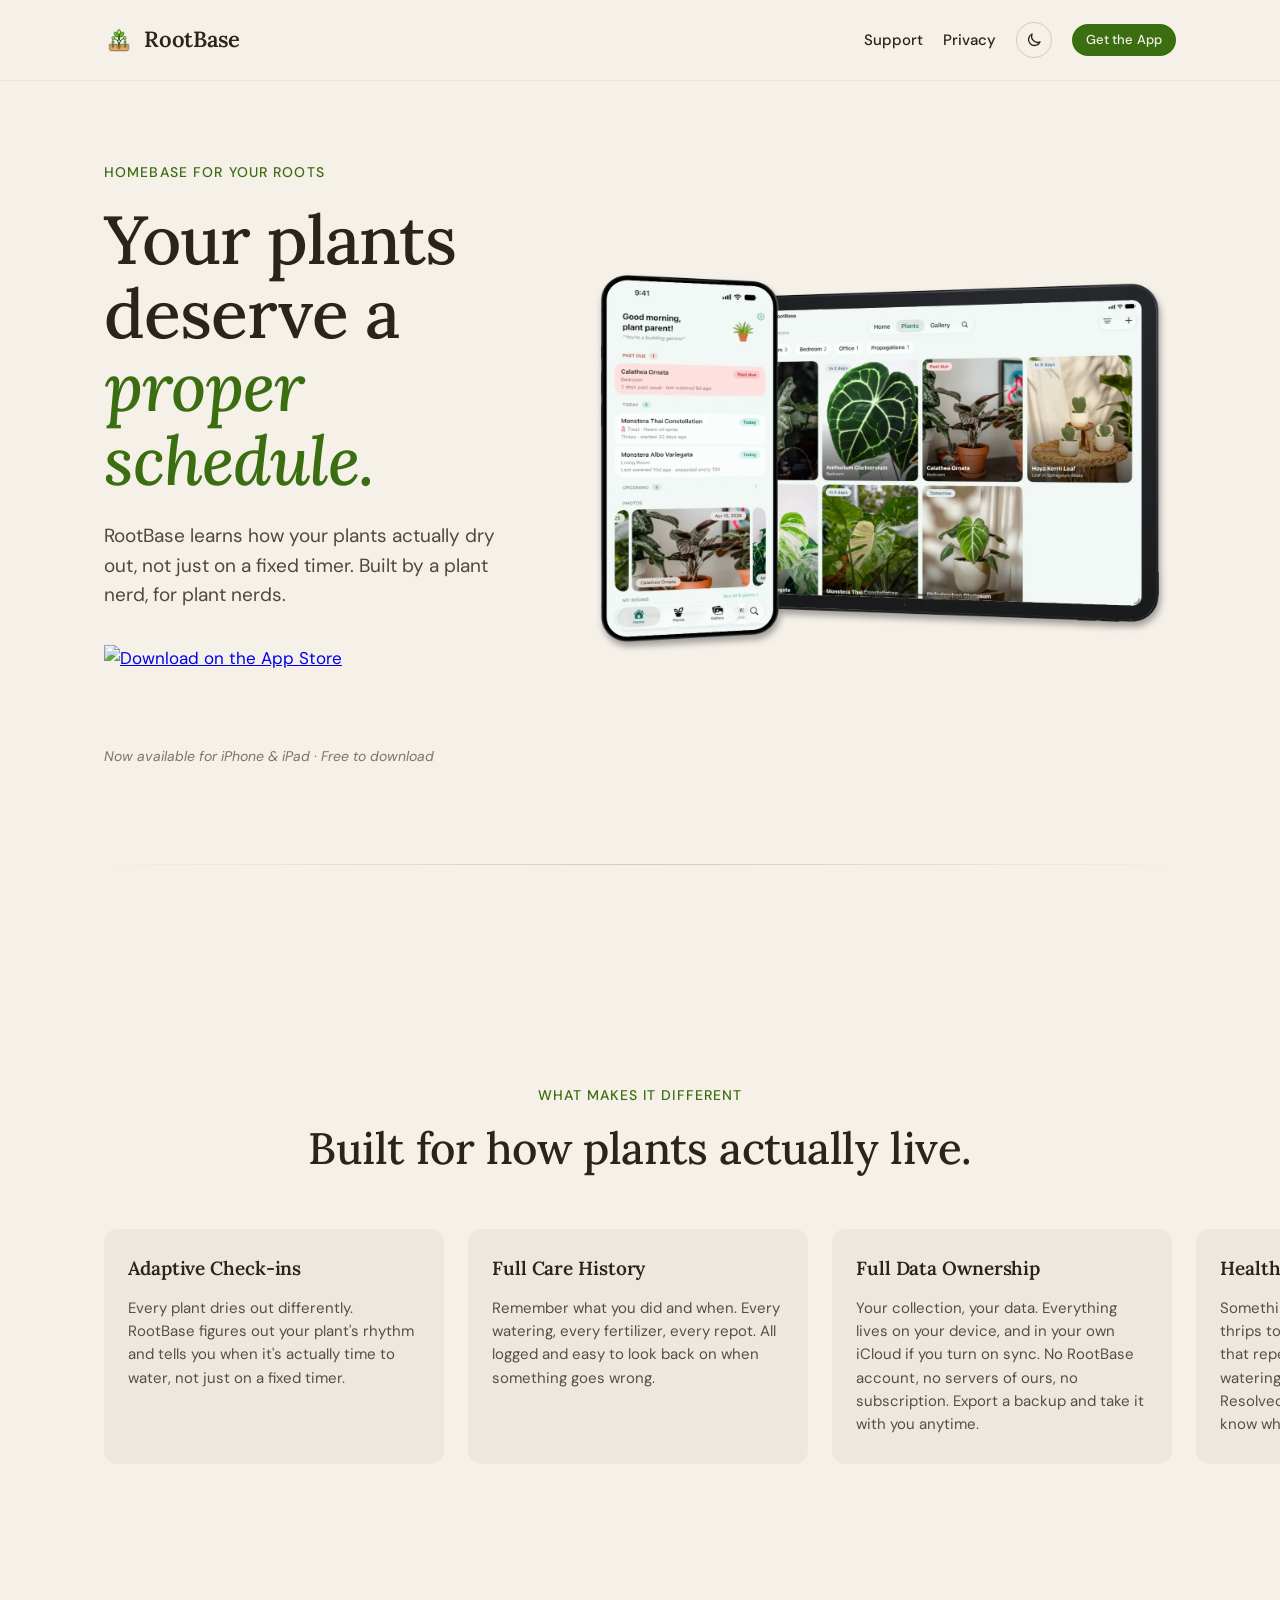
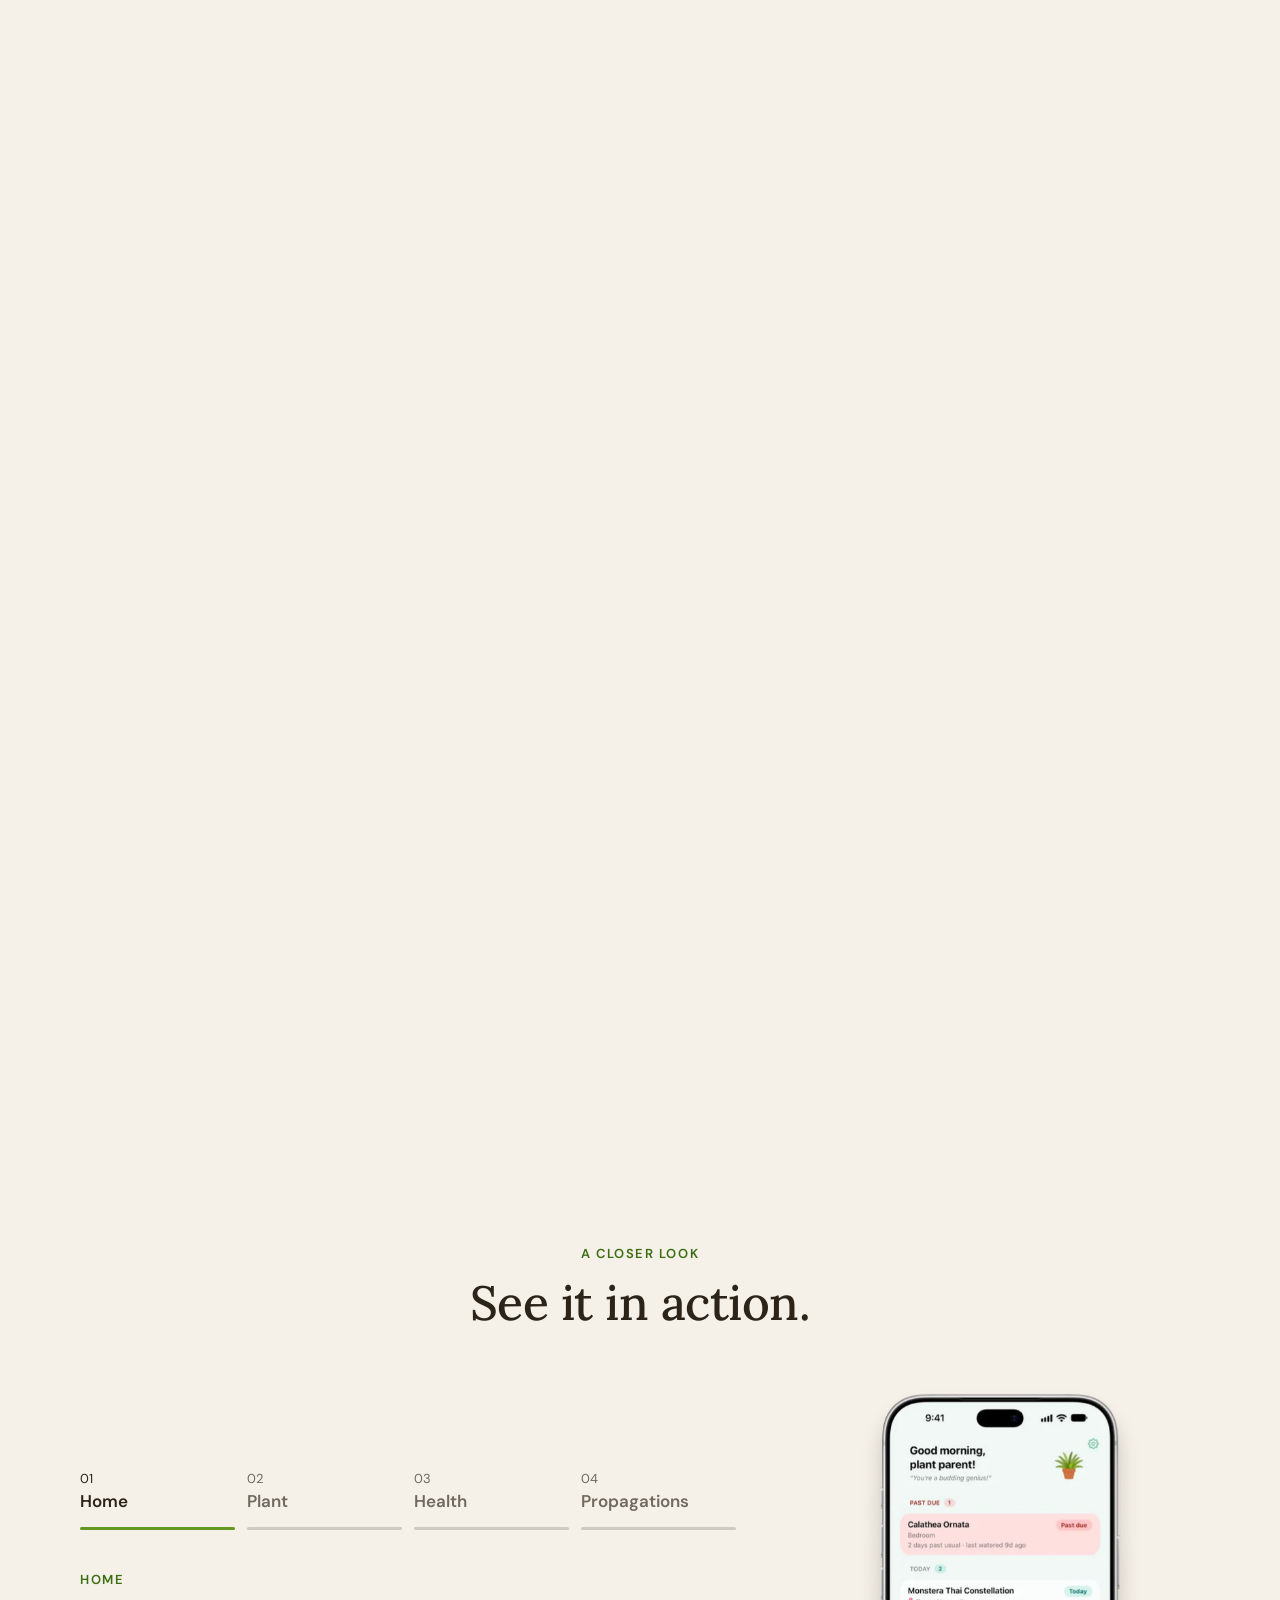
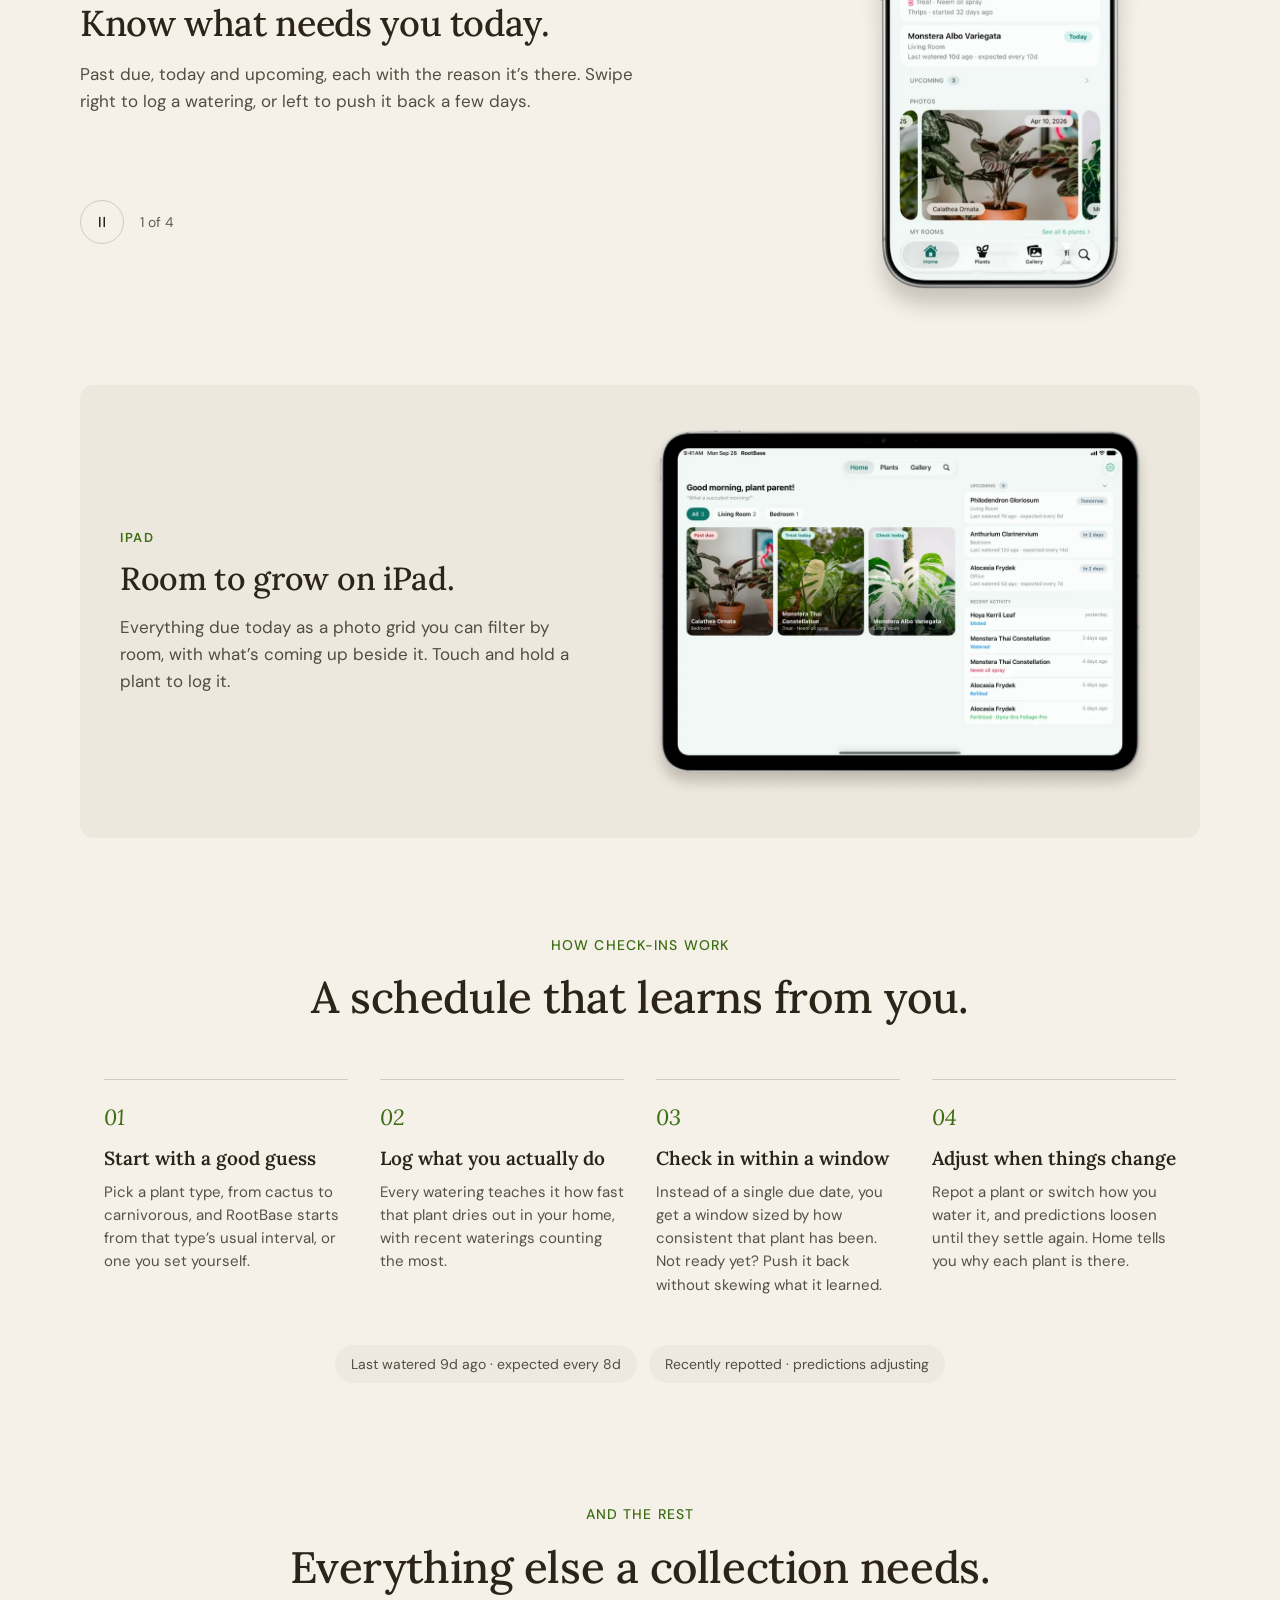
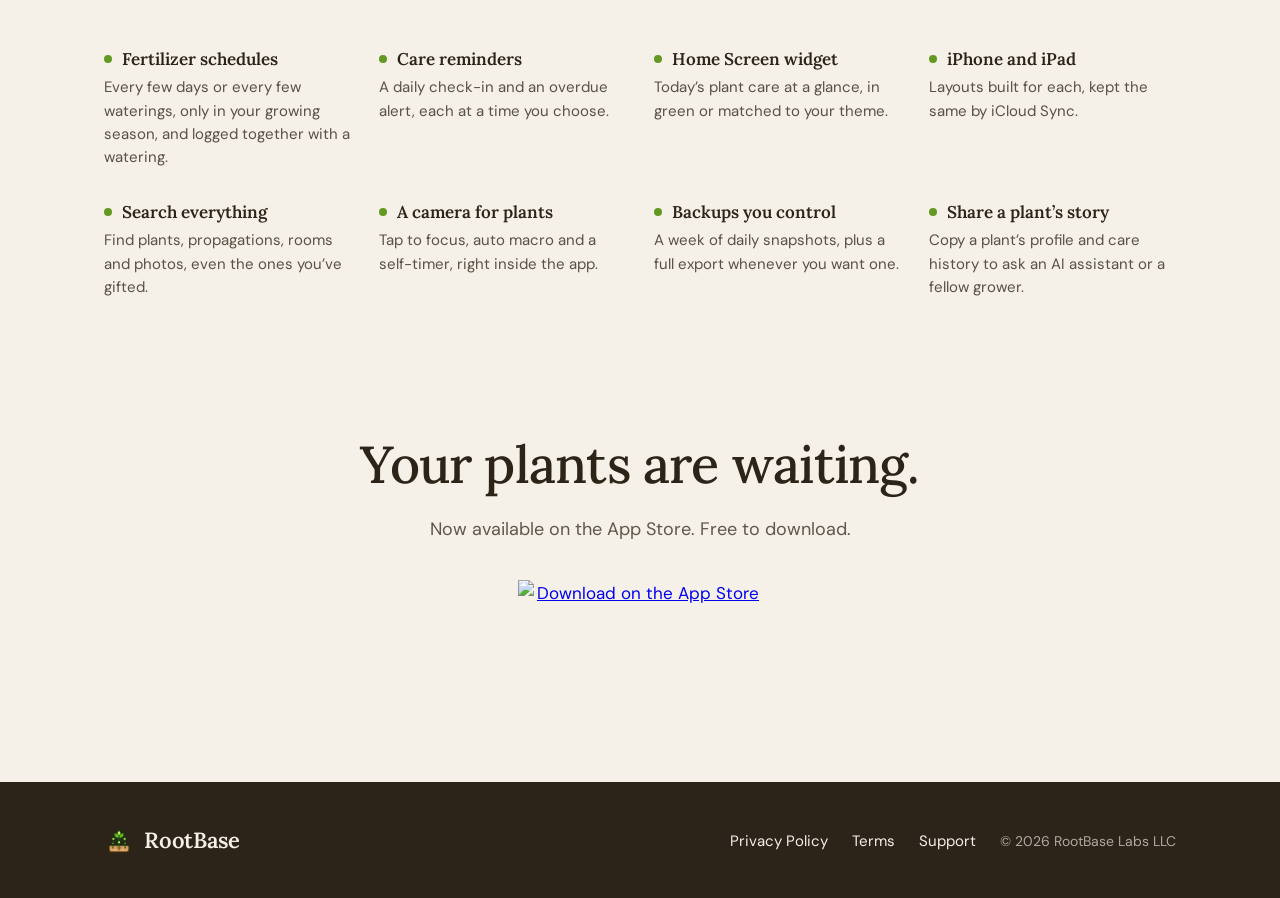
==== commit 63514474: "Turn the showcase into tabs beside one phone Replace the scroll-driven sticky phone with four tabs t" ====
--- a/index.html
+++ b/index.html
@@ -142,57 +142,49 @@
           <p class="eyebrow">A closer look</p>
           <h2 class="section-title">See it in action.</h2>
         </div>
-        <div class="showcase-list">
-          <div class="showcase-tour">
-            <div class="showcase-steps">
-            <div class="showcase-row showcase-step is-active" data-step="0">
+        <div class="showcase-tour">
+          <ol class="showcase-steps">
+            <li class="showcase-step" data-tab="Home">
               <div class="showcase-copy">
                 <p class="eyebrow">Home</p>
                 <h3 class="showcase-title">Know what needs you today.</h3>
                 <p class="showcase-body">Past due, today and upcoming, each with the reason it&rsquo;s there. Swipe right to log a watering, or left to push it back a few days.</p>
               </div>
-              <figure class="device device-phone"><img src="assets/images/showcase/iphone-home-360.webp" srcset="assets/images/showcase/iphone-home-360.webp 446w, assets/images/showcase/iphone-home-720.webp 892w" sizes="(max-width: 768px) 298px, 372px" width="446" height="821" alt="RootBase Home screen on iPhone listing a past-due Calathea and two plants due today, with photos below." loading="lazy" decoding="async" /></figure>
-            </div>
-            <div class="showcase-row showcase-step showcase-row--flip" data-step="1">
+              <img class="showcase-shot" src="assets/images/showcase/iphone-home-720.webp" srcset="assets/images/showcase/iphone-home-360.webp 446w, assets/images/showcase/iphone-home-720.webp 892w" sizes="(max-width: 899px) 261px, 304px" width="304" height="560" alt="RootBase Home screen on iPhone listing a past-due Calathea and two plants due today, with photos below." decoding="async" />
+            </li>
+            <li class="showcase-step" data-tab="Plant">
               <div class="showcase-copy">
                 <p class="eyebrow">Plant detail</p>
                 <h3 class="showcase-title">Every plant, its own rhythm.</h3>
                 <p class="showcase-body">See where a plant sits in its check-in window, log a watering in one tap, and keep fertilizer and repotting right beside it.</p>
               </div>
-              <figure class="device device-phone"><img src="assets/images/showcase/iphone-plant-360.webp" srcset="assets/images/showcase/iphone-plant-360.webp 446w, assets/images/showcase/iphone-plant-720.webp 892w" sizes="(max-width: 768px) 298px, 372px" width="446" height="821" alt="A Monstera Albo Variegata&rsquo;s page on iPhone showing its expected check-in, Water and Not Yet buttons, fertilizer and repot." loading="lazy" decoding="async" /></figure>
-            </div>
-            <div class="showcase-row showcase-step" data-step="2">
+              <img class="showcase-shot" src="assets/images/showcase/iphone-plant-720.webp" srcset="assets/images/showcase/iphone-plant-360.webp 446w, assets/images/showcase/iphone-plant-720.webp 892w" sizes="(max-width: 899px) 261px, 304px" width="304" height="560" alt="A Monstera Albo Variegata&rsquo;s page on iPhone showing its expected check-in, Water and Not Yet buttons, fertilizer and repot." loading="lazy" decoding="async" />
+            </li>
+            <li class="showcase-step" data-tab="Health">
               <div class="showcase-copy">
                 <p class="eyebrow">Health</p>
                 <h3 class="showcase-title">Treat problems until they&rsquo;re gone.</h3>
                 <p class="showcase-body">Log an issue, schedule a treatment every few days or waterings, and record each application with a tap. The treatment log shows exactly what you did.</p>
               </div>
-              <figure class="device device-phone"><img src="assets/images/showcase/iphone-health-360.webp" srcset="assets/images/showcase/iphone-health-360.webp 446w, assets/images/showcase/iphone-health-720.webp 892w" sizes="(max-width: 768px) 298px, 372px" width="446" height="821" alt="A Thrips issue on iPhone with a neem oil spray treatment every 4 days and its treatment log." loading="lazy" decoding="async" /></figure>
-            </div>
-            <div class="showcase-row showcase-step showcase-row--flip" data-step="3">
+              <img class="showcase-shot" src="assets/images/showcase/iphone-health-720.webp" srcset="assets/images/showcase/iphone-health-360.webp 446w, assets/images/showcase/iphone-health-720.webp 892w" sizes="(max-width: 899px) 261px, 304px" width="304" height="560" alt="A Thrips issue on iPhone with a neem oil spray treatment every 4 days and its treatment log." loading="lazy" decoding="async" />
+            </li>
+            <li class="showcase-step" data-tab="Propagations">
               <div class="showcase-copy">
                 <p class="eyebrow">Propagations</p>
                 <h3 class="showcase-title">Watch them take root.</h3>
                 <p class="showcase-body">Move each propagation through its stages, from fresh leaf to established, and turn it into a plant of its own when it&rsquo;s ready.</p>
               </div>
-              <figure class="device device-phone"><img src="assets/images/showcase/iphone-propagation-360.webp" srcset="assets/images/showcase/iphone-propagation-360.webp 446w, assets/images/showcase/iphone-propagation-720.webp 892w" sizes="(max-width: 768px) 298px, 372px" width="446" height="821" alt="A Hoya Kerrii leaf propagation on iPhone at the Pup Forming stage, with a Mark as Established button." loading="lazy" decoding="async" /></figure>
-            </div>
-            </div>
-            <figure class="device device-phone showcase-stage">
-              <img class="showcase-shot is-active" src="assets/images/showcase/iphone-home-360.webp" srcset="assets/images/showcase/iphone-home-360.webp 446w, assets/images/showcase/iphone-home-720.webp 892w" sizes="(max-width: 768px) 298px, 372px" width="446" height="821" alt="RootBase Home screen on iPhone listing a past-due Calathea and two plants due today, with photos below." loading="lazy" decoding="async" />
-              <img class="showcase-shot" src="assets/images/showcase/iphone-plant-360.webp" srcset="assets/images/showcase/iphone-plant-360.webp 446w, assets/images/showcase/iphone-plant-720.webp 892w" sizes="(max-width: 768px) 298px, 372px" width="446" height="821" alt="A Monstera Albo Variegata&rsquo;s page on iPhone showing its expected check-in, Water and Not Yet buttons, fertilizer and repot." loading="lazy" decoding="async" />
-              <img class="showcase-shot" src="assets/images/showcase/iphone-health-360.webp" srcset="assets/images/showcase/iphone-health-360.webp 446w, assets/images/showcase/iphone-health-720.webp 892w" sizes="(max-width: 768px) 298px, 372px" width="446" height="821" alt="A Thrips issue on iPhone with a neem oil spray treatment every 4 days and its treatment log." loading="lazy" decoding="async" />
-              <img class="showcase-shot" src="assets/images/showcase/iphone-propagation-360.webp" srcset="assets/images/showcase/iphone-propagation-360.webp 446w, assets/images/showcase/iphone-propagation-720.webp 892w" sizes="(max-width: 768px) 298px, 372px" width="446" height="821" alt="A Hoya Kerrii leaf propagation on iPhone at the Pup Forming stage, with a Mark as Established button." loading="lazy" decoding="async" />
-            </figure>
+              <img class="showcase-shot" src="assets/images/showcase/iphone-propagation-720.webp" srcset="assets/images/showcase/iphone-propagation-360.webp 446w, assets/images/showcase/iphone-propagation-720.webp 892w" sizes="(max-width: 899px) 261px, 304px" width="304" height="560" alt="A Hoya Kerrii leaf propagation on iPhone at the Pup Forming stage, with a Mark as Established button." loading="lazy" decoding="async" />
+            </li>
+          </ol>
+        </div>
+        <div class="showcase-ipad">
+          <div class="showcase-copy">
+            <p class="eyebrow">iPad</p>
+            <h3 class="showcase-title">Room to grow on iPad.</h3>
+            <p class="showcase-body">Everything due today as a photo grid you can filter by room, with what&rsquo;s coming up beside it. Touch and hold a plant to log it.</p>
           </div>
-          <div class="showcase-row showcase-row--wide">
-            <div class="showcase-copy">
-              <p class="eyebrow">iPad</p>
-              <h3 class="showcase-title">Room to grow on iPad.</h3>
-              <p class="showcase-body">Everything due today as a photo grid you can filter by room, with what&rsquo;s coming up beside it. Touch and hold a plant to log it.</p>
-            </div>
-            <figure class="device device-tablet"><img src="assets/images/showcase/ipad-home-1000.webp" srcset="assets/images/showcase/ipad-home-1000.webp 1072w, assets/images/showcase/ipad-home-2000.webp 2144w" sizes="(max-width: 1120px) calc((100vw - 48px) * 1.072), 1072px" width="1072" height="784" alt="RootBase Home on iPad: a grid of plants due today filtered by room, beside Upcoming and Recent Activity." loading="lazy" decoding="async" /></figure>
-          </div>
+          <img class="showcase-ipad-shot" src="assets/images/showcase/ipad-home-2000.webp" srcset="assets/images/showcase/ipad-home-1000.webp 1072w, assets/images/showcase/ipad-home-2000.webp 2144w" sizes="(max-width: 899px) calc(100vw - 72px), 520px" width="520" height="380" alt="RootBase Home on iPad: a grid of plants due today filtered by room, beside Upcoming and Recent Activity." loading="lazy" decoding="async" />
         </div>
       </div>
     </section>
--- a/styles.css
+++ b/styles.css
@@ -422,42 +422,35 @@
 }
 
 /* ============ Showcase ============ */
-.showcase {
-  padding: 24px 0 112px;
-  /* The baked-in shadows reach past the container; clip, not hidden, keeps the phone sticky. */
-  overflow-x: clip;
-}
-
-.showcase-list {
-  display: flex;
-  flex-direction: column;
-  gap: 112px;
-}
-
-.showcase-steps {
-  display: flex;
-  flex-direction: column;
-  gap: 112px;
-}
-
-.showcase-row {
-  display: grid;
-  grid-template-columns: 1fr 1fr;
-  gap: 64px;
-  align-items: center;
-}
-
-.showcase-row--flip .showcase-copy { order: 2; }
-
-.showcase-copy { max-width: 440px; justify-self: center; }
-
-.showcase-copy .eyebrow { margin-bottom: 12px; }
+/* Without showcase.js the steps are a list, each caption beside its phone. The script turns them
+   into tabs over one phone (.is-tabbed). Screenshots come with the device bezel and shadow baked
+   in, so the images are placed as they are. */
+.showcase { padding: 72px 0; }
+
+.showcase .container {
+  max-width: calc(var(--max-width) + 80px);
+  padding: 0 40px;
+}
+
+.showcase .section-head { margin-bottom: 48px; }
+
+.showcase .eyebrow {
+  font-size: 13px;
+  font-weight: 600;
+  letter-spacing: 0.12em;
+  margin: 0 0 12px;
+}
+
+.showcase .section-title {
+  font-size: 48px;
+  line-height: 1.1;
+}
 
 .showcase-title {
   font-family: "Lora", Georgia, serif;
   font-weight: 500;
-  font-size: clamp(26px, 3vw, 34px);
-  line-height: 1.18;
+  font-size: 36px;
+  line-height: 1.15;
   letter-spacing: -0.01em;
   margin: 0 0 16px;
   color: var(--text);
@@ -468,103 +461,316 @@
   line-height: 1.6;
   color: var(--text);
   opacity: 0.8;
-  margin: 0;
-}
-
-.showcase-row--wide {
-  grid-template-columns: 1fr;
+  max-width: 34em;
+  margin: 0;
+}
+
+.showcase-steps {
+  list-style: none;
+  margin: 0;
+  padding: 0;
+  display: flex;
+  flex-direction: column;
+  gap: 56px;
+}
+
+.showcase-step {
+  display: grid;
+  grid-template-columns: minmax(0, 1fr) 400px;
+  gap: 64px;
+  align-items: center;
+}
+
+.showcase-shot {
+  width: 304px;
+  height: auto;
+  justify-self: center;
+}
+
+/* Tabs beside one phone. */
+.showcase-tour.is-tabbed {
+  display: grid;
+  grid-template-columns: minmax(0, 1fr) 400px;
+  gap: 64px;
+  align-items: center;
+}
+
+.showcase-side {
+  display: flex;
+  flex-direction: column;
   gap: 40px;
-}
-
-.showcase-row--wide .showcase-copy {
-  max-width: 600px;
-  text-align: center;
-}
-
-/* Screenshots come composited into Apple's product bezels with the shadow baked in, since a
-   CSS drop-shadow on them painted in rectangular tiles while they decoded. The figure is sized
-   to the device; the image's shadow margins overflow it (percentages of the device's width). */
-.device {
-  margin: 0;
+  min-width: 0;
+}
+
+.showcase-tablist {
+  display: grid;
+  grid-template-columns: repeat(4, minmax(0, 1fr));
+  gap: 12px;
+}
+
+.showcase-tab {
+  position: relative;
+  display: flex;
+  flex-direction: column;
+  justify-content: flex-end;
+  gap: 2px;
+  min-height: 60px;
+  margin: 0;
+  padding: 0 0 18px;
+  border: 0;
+  background: none;
+  color: var(--text);
+  font: inherit;
+  text-align: left;
+  cursor: pointer;
+}
+
+.showcase-tab-num {
+  font-size: 13px;
+  line-height: 1.3;
+  font-variant-numeric: tabular-nums;
+}
+
+.showcase-tab-label {
+  font-size: 17px;
+  font-weight: 600;
+  line-height: 1.3;
+  white-space: nowrap;
+}
+
+.showcase-tab-num,
+.showcase-tab-label {
+  opacity: 0.66;
+  transition: opacity 0.2s ease;
+}
+
+.showcase-tab.is-current .showcase-tab-num,
+.showcase-tab.is-current .showcase-tab-label,
+.showcase-tab:hover .showcase-tab-num,
+.showcase-tab:hover .showcase-tab-label { opacity: 1; }
+
+.showcase-tab-track {
+  position: absolute;
+  left: 0;
+  right: 0;
+  bottom: 0;
+  height: 3px;
+  border-radius: 2px;
+  overflow: hidden;
+  background: var(--divider-line);
+}
+
+.showcase-tab-fill {
+  display: block;
+  height: 100%;
+  background: var(--accent);
+  transform: scaleX(0);
+  transform-origin: left;
+}
+
+.showcase-tab.is-done .showcase-tab-fill,
+.is-stopped .showcase-tab.is-current .showcase-tab-fill { transform: scaleX(1); }
+
+/* Longhands, so the shorthand can't reset the paused play state below. */
+.is-tabbed:not(.is-stopped) .showcase-tab.is-current .showcase-tab-fill {
+  animation-name: showcase-progress;
+  animation-duration: 6s;
+  animation-timing-function: linear;
+  animation-fill-mode: forwards;
+}
+
+.is-held .showcase-tab-fill { animation-play-state: paused; }
+
+@keyframes showcase-progress {
+  from { transform: scaleX(0); }
+  to { transform: scaleX(1); }
+}
+
+.showcase-panels { min-height: 190px; }
+
+.showcase-tab:focus-visible,
+.showcase-copy:focus-visible,
+.showcase-toggle:focus-visible {
+  outline: 2px solid var(--brand);
+  outline-offset: 4px;
+  border-radius: 4px;
+}
+
+.showcase-controls {
+  display: flex;
+  align-items: center;
+  gap: 16px;
+}
+
+.showcase-toggle {
+  display: grid;
+  place-items: center;
+  width: 44px;
+  height: 44px;
+  margin: 0;
+  padding: 0;
+  border: 1px solid var(--divider-line);
+  border-radius: 50%;
+  background: none;
+  color: var(--text);
+  cursor: pointer;
+  transition: color 0.15s ease, border-color 0.15s ease;
+}
+
+.showcase-toggle:hover { color: var(--brand); border-color: var(--brand); }
+.showcase-toggle[hidden] { display: none; }
+.showcase-toggle:focus-visible { border-radius: 50%; }
+.showcase-toggle svg { width: 18px; height: 18px; }
+.showcase-toggle .icon-play,
+.is-stopped .showcase-toggle .icon-pause { display: none; }
+.is-stopped .showcase-toggle .icon-play { display: block; }
+
+.showcase-count {
+  margin: 0;
+  font-size: 14px;
+  font-variant-numeric: tabular-nums;
+  color: var(--text);
+  opacity: 0.72;
+}
+
+.showcase-phone {
+  position: relative;
+  width: 304px;
+  height: 560px;
   justify-self: center;
 }
 
-.device img {
-  display: block;
+.showcase-phone .showcase-shot {
+  position: absolute;
+  inset: 0;
+  width: 100%;
+  height: 100%;
+  object-fit: contain;
+  opacity: 0;
+  transition: opacity 0.45s ease;
+}
+
+.showcase-phone .showcase-shot.is-active { opacity: 1; }
+
+/* iPad card. */
+.showcase-ipad {
+  display: grid;
+  grid-template-columns: minmax(0, 1fr) 520px;
+  gap: 48px;
+  align-items: center;
+  margin-top: 48px;
+  padding: 36px 40px;
+  border-radius: var(--radius-card);
+  background: var(--card);
+}
+
+.showcase-ipad .showcase-title { font-size: 32px; }
+
+.showcase-ipad-shot {
+  width: 100%;
   height: auto;
 }
 
-.device-phone {
-  width: 300px;
-  max-width: 100%;
-}
-
-.device-phone img {
-  width: 123.95%;
-  max-width: none;
-  margin: -5.31% 0 -18.64% -11.97%;
-}
-
-.device-tablet {
-  width: 100%;
-  max-width: 1000px;
-}
-
-.device-tablet img {
-  width: 107.2%;
-  max-width: none;
-  margin: -1.59% 0 -5.61% -3.6%;
-}
-
-/* Pinned-phone tour: only with showcase.js, and only where there's room beside the captions. */
-.showcase-stage { display: none; }
-
-@media (min-width: 900px) {
-  .has-showcase-stage .showcase-tour {
-    display: grid;
-    grid-template-columns: 1fr 1fr;
-    gap: 64px;
-    align-items: start;
-  }
-
-  .has-showcase-stage .showcase-steps { gap: 0; }
-
-  .has-showcase-stage .showcase-step {
+/* Between tablet and full desktop, give the tabs the room the phone doesn't need. */
+@media (min-width: 900px) and (max-width: 1099px) {
+  .showcase-step,
+  .showcase-tour.is-tabbed { grid-template-columns: minmax(0, 1fr) 304px; gap: 48px; }
+  .showcase-tab-label { font-size: 15px; }
+  .showcase-ipad { grid-template-columns: minmax(0, 1fr) minmax(0, 1.2fr); }
+}
+
+@media (max-width: 899px) {
+  .showcase { padding: 56px 0; }
+  .showcase .container { padding: 0 16px; }
+  .showcase .section-title { font-size: 34px; }
+  .showcase-title { font-size: 26px; }
+
+  .showcase-step { grid-template-columns: 1fr; gap: 28px; }
+  .showcase-shot { width: 261px; }
+
+  /* Order on phones: pills, phone, caption, controls. */
+  .showcase-tour.is-tabbed {
     display: flex;
+    flex-direction: column;
+    align-items: stretch;
+    gap: 28px;
+  }
+
+  .showcase-side { display: contents; }
+  .showcase-tabs { order: 1; }
+  .showcase-phone { order: 2; align-self: center; width: 261px; height: 480px; }
+  .showcase-panels { order: 3; min-height: 230px; }
+  .showcase-controls { order: 4; margin-top: -8px; }
+
+  .showcase-tabs {
+    position: relative;
+    margin: 0 -16px;
+    overflow-x: auto;
+    overscroll-behavior-x: contain;
+    scrollbar-width: none;
+  }
+
+  .showcase-tabs::-webkit-scrollbar { display: none; }
+
+  .showcase-tablist {
+    display: flex;
+    gap: 8px;
+    width: max-content;
+    padding: 4px 16px;
+  }
+
+  .showcase-tab {
+    flex-direction: row;
     align-items: center;
-    min-height: 60vh;
-  }
-
-  .has-showcase-stage .showcase-step .device { display: none; }
-
-  .has-showcase-stage .showcase-step .showcase-copy {
-    order: 0;
-    opacity: 0.35;
-    transition: opacity 0.3s ease;
-  }
-
-  .has-showcase-stage .showcase-step.is-active .showcase-copy { opacity: 1; }
-
-  /* Phone is 300px wide, about 612px tall. */
-  .has-showcase-stage .showcase-stage {
-    display: grid;
-    position: sticky;
-    top: max(88px, calc(50vh - 306px));
-    margin: max(0px, calc(30vh - 306px)) 0;
-  }
-
-  .showcase-stage .showcase-shot {
-    grid-area: 1 / 1;
-    opacity: 0;
-    transition: opacity 0.4s ease;
-  }
-
-  .showcase-stage .showcase-shot.is-active { opacity: 1; }
+    min-height: 44px;
+    padding: 0 18px;
+    border-radius: var(--radius-pill);
+    background: var(--card);
+  }
+
+  .showcase-tab-num { display: none; }
+
+  .showcase-tab-label { font-size: 16px; opacity: 1; }
+
+  .showcase-tab.is-current {
+    background: var(--brand);
+    color: var(--on-brand);
+  }
+
+  .showcase-tab-track {
+    display: none;
+    left: 14px;
+    right: 14px;
+    bottom: 6px;
+    height: 2px;
+    background: none;
+  }
+
+  .showcase-tab.is-current .showcase-tab-track { display: block; }
+
+  .showcase-tab-track::before {
+    content: "";
+    position: absolute;
+    inset: 0;
+    background: currentColor;
+    opacity: 0.28;
+  }
+
+  .showcase-tab-fill { position: relative; background: currentColor; }
+
+  .showcase-ipad {
+    grid-template-columns: 1fr;
+    gap: 20px;
+    padding: 20px;
+  }
+
+  .showcase-ipad .showcase-title { font-size: 26px; }
 }
 
 @media (prefers-reduced-motion: reduce) {
-  .showcase-stage .showcase-shot,
-  .has-showcase-stage .showcase-step .showcase-copy { transition: none; }
+  .showcase-phone .showcase-shot,
+  .showcase-tab-num,
+  .showcase-tab-label { transition: none; }
 }
 
 /* ============ How check-ins work ============ */
@@ -844,13 +1050,6 @@
   }
   .features { padding: 72px 0; }
   .how, .more { padding: 16px 0 72px; }
-  .showcase { padding: 16px 0 80px; }
-  .showcase-list, .showcase-steps { gap: 72px; }
-  .showcase-row { grid-template-columns: 1fr; gap: 32px; }
-  .showcase-row--flip .showcase-copy { order: 0; }
-  .showcase-copy { justify-self: start; }
-  .showcase-row--wide .showcase-copy { text-align: left; }
-  .device-phone { width: 240px; }
   .cta-section { padding: 24px 0 80px; }
   .footer-inner {
     flex-direction: column;
